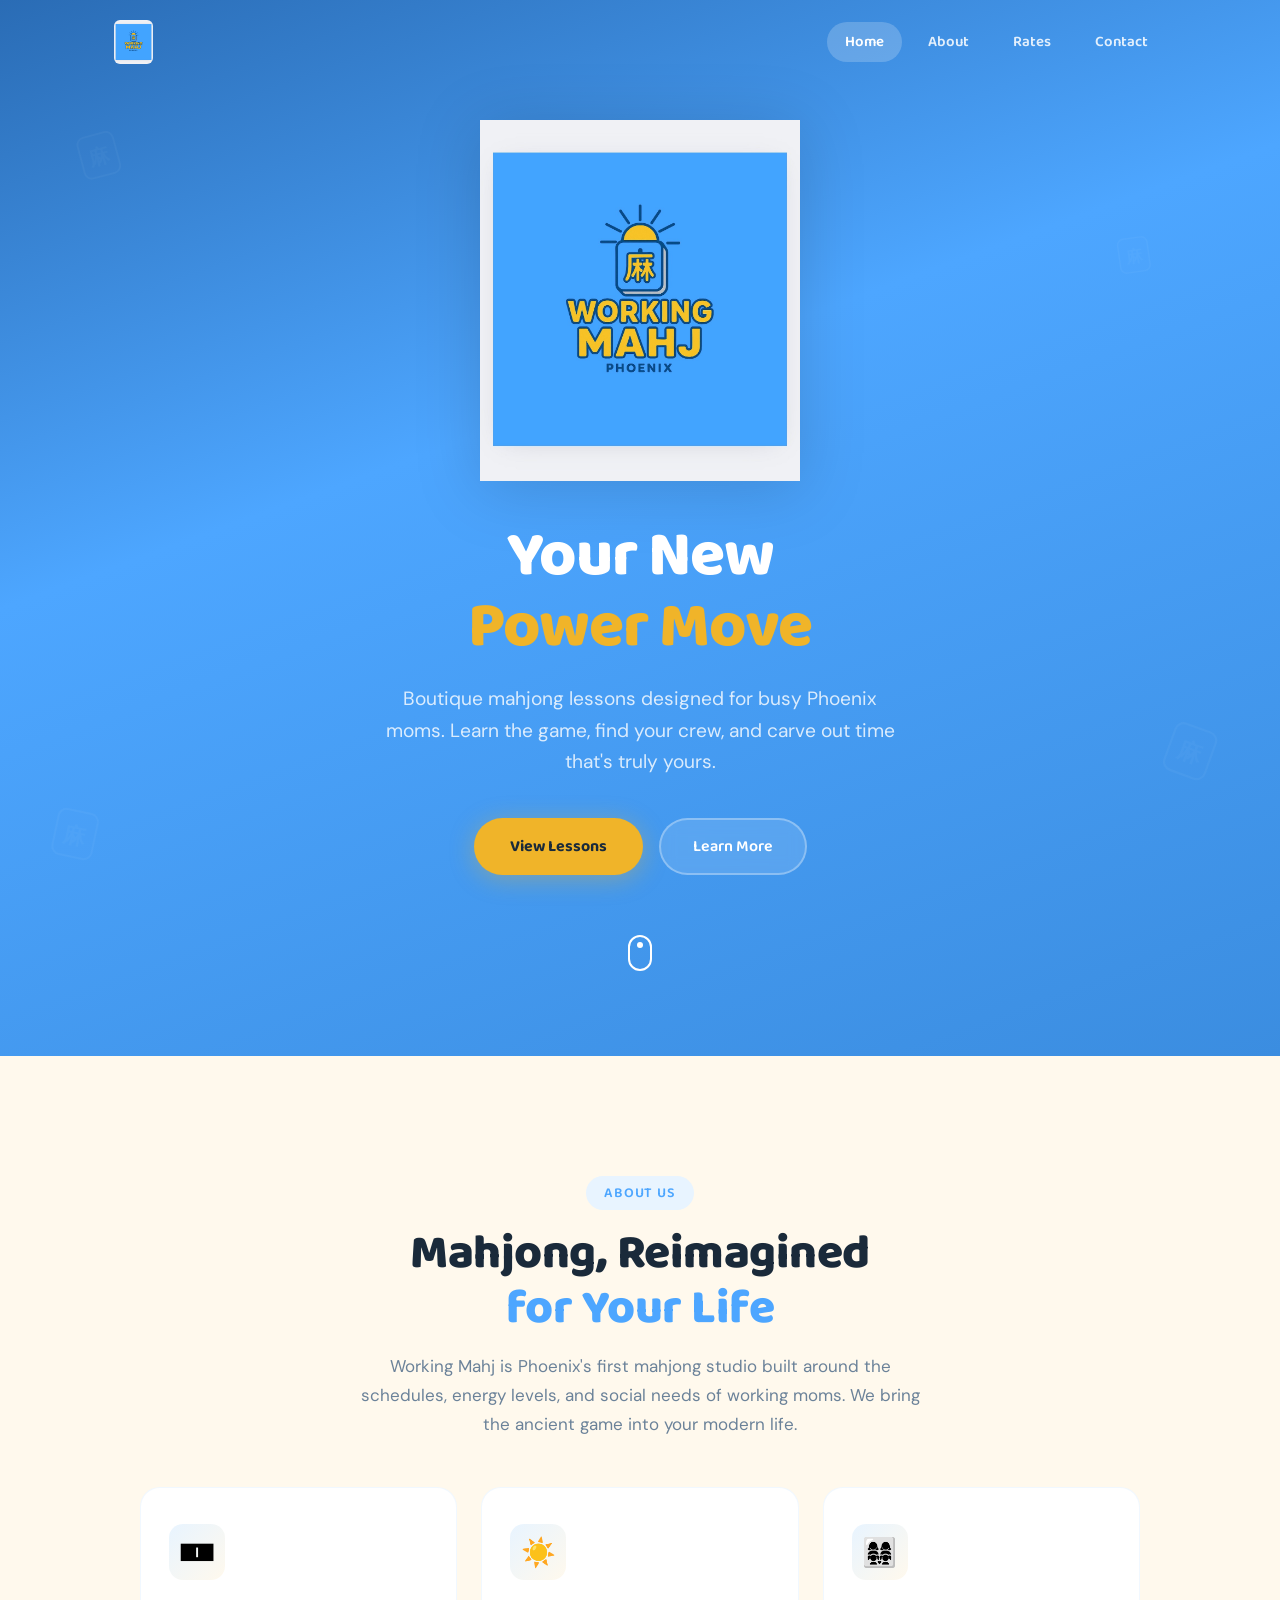
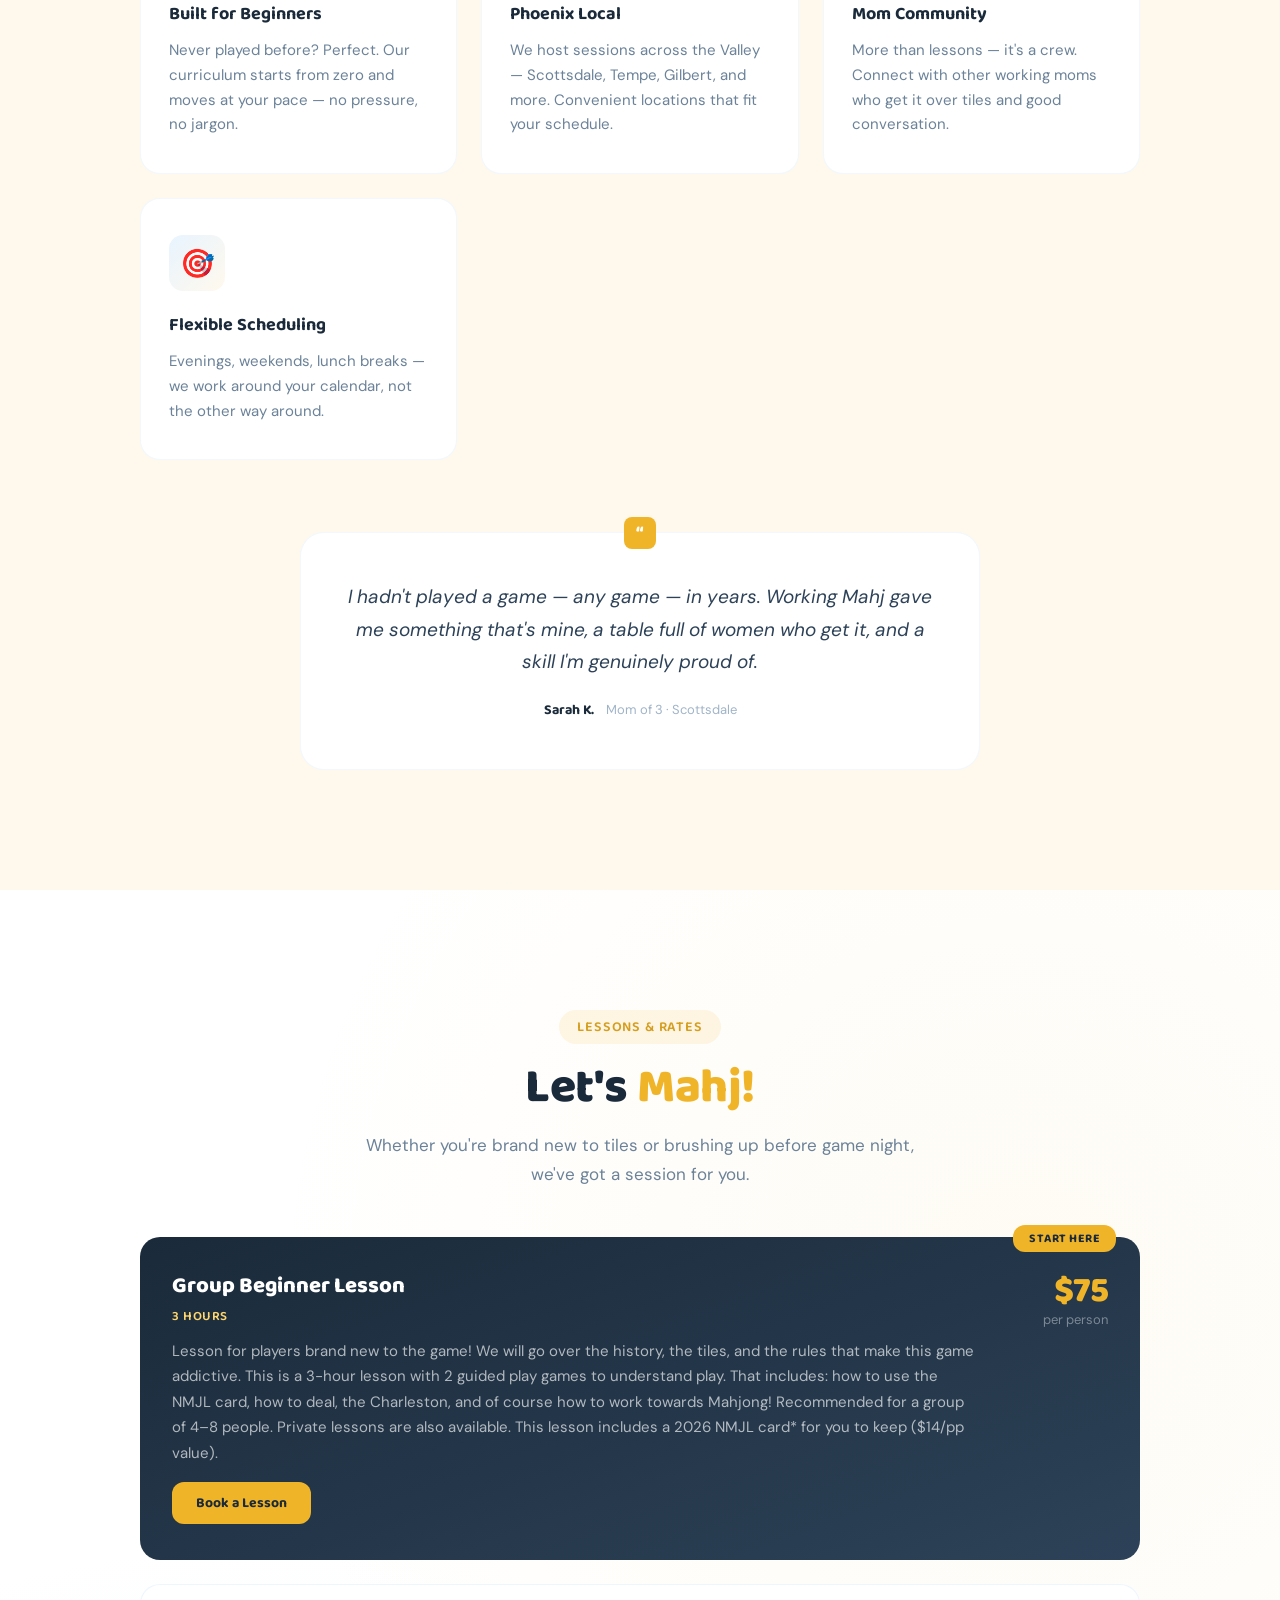
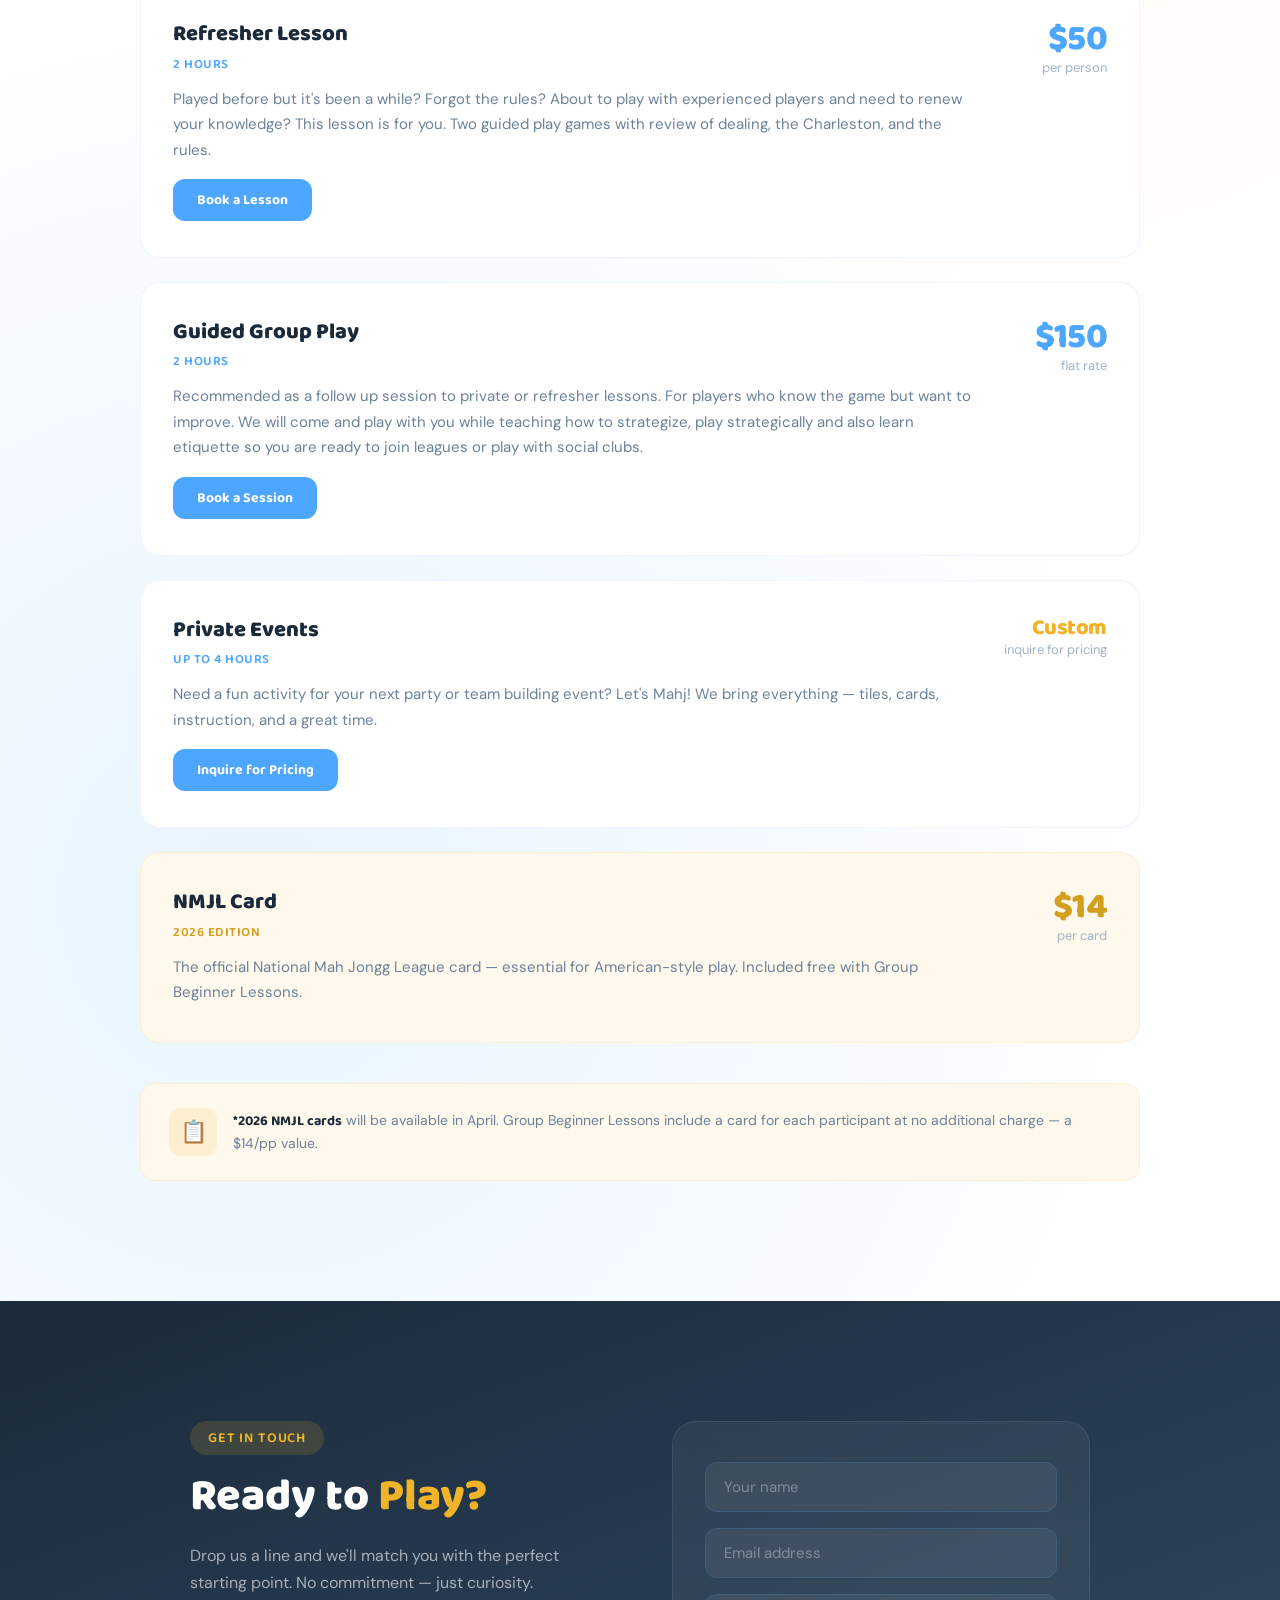
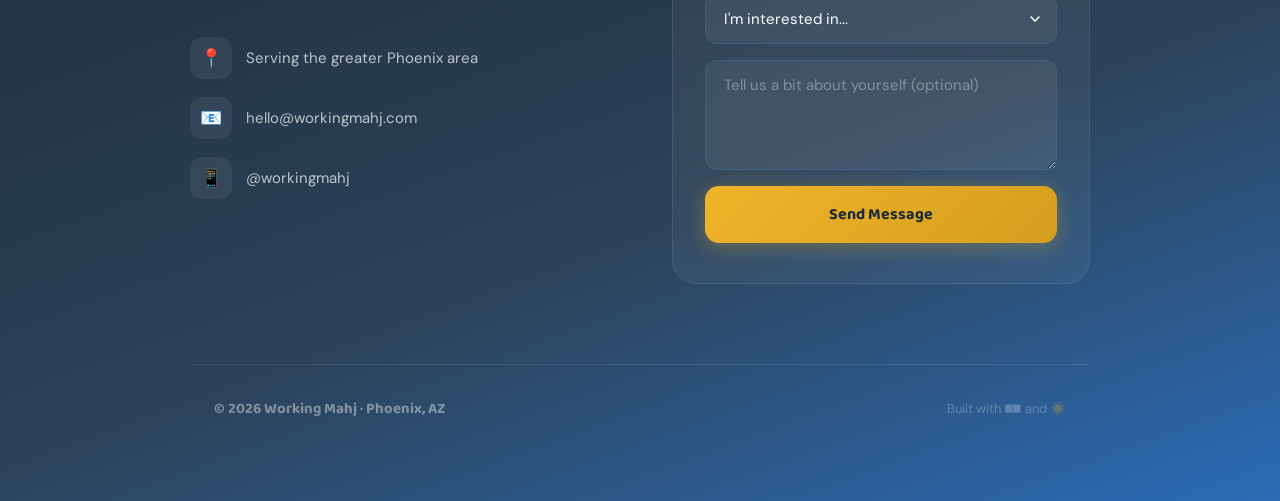
==== working-mahj.html @ d017e8d1 "init" ====
<!DOCTYPE html>
<html lang="en">
<head>
<meta charset="UTF-8" />
<meta name="viewport" content="width=device-width, initial-scale=1.0" />
<title>Working Mahj — Phoenix</title>
<link href="https://fonts.googleapis.com/css2?family=Baloo+2:wght@400;500;600;700;800&family=DM+Sans:ital,wght@0,300;0,400;0,500;0,600;0,700;1,400&family=Noto+Sans+SC:wght@400;700&display=swap" rel="stylesheet" />
<style>
  *, *::before, *::after { margin: 0; padding: 0; box-sizing: border-box; }
  html { scroll-behavior: smooth; }
  body { font-family: 'DM Sans', sans-serif; overflow-x: hidden; background: #1A2A3A; }

  :root {
    --blue: #4DA6FF;
    --blue-dark: #3B8DE0;
    --blue-deep: #2A6CB5;
    --blue-pale: #E8F4FF;
    --gold: #F0B429;
    --gold-light: #FFD76E;
    --gold-dark: #D49E1F;
    --cream: #FFF9ED;
    --dark: #1A2A3A;
    --dark-muted: #2D4258;
    --white: #FFFFFF;
    --gray: #6B8299;
    --gray-light: #A0B4C8;
  }

  .nav {
    position: fixed; top: 0; left: 0; right: 0; z-index: 1000;
    padding: 20px 0; transition: all 0.4s ease;
  }
  .nav.scrolled {
    background: rgba(255,255,255,0.97); backdrop-filter: blur(12px);
    border-bottom: 1px solid var(--blue-pale); padding: 10px 0;
  }
  .nav-inner {
    max-width: 1100px; margin: 0 auto; padding: 0 24px;
    display: flex; align-items: center; justify-content: space-between;
  }
  .nav-logo {
    cursor: pointer; display: flex; align-items: center; gap: 10px; text-decoration: none;
  }
  .nav-logo img {
    height: 44px; width: auto; border-radius: 6px; transition: height 0.4s;
  }
  .nav.scrolled .nav-logo img { height: 38px; }
  .nav-links { display: flex; gap: 8px; align-items: center; }
  .nav-link {
    background: transparent; color: rgba(255,255,255,0.85); border: none; border-radius: 24px;
    padding: 8px 18px; font-family: 'Baloo 2', cursive; font-weight: 600; font-size: 15px;
    cursor: pointer; transition: all 0.3s; text-decoration: none;
  }
  .nav-link:hover { background: rgba(255,255,255,0.15); }
  .nav-link.active { background: rgba(255,255,255,0.2); color: var(--white); }
  .nav.scrolled .nav-link { color: var(--dark-muted); }
  .nav.scrolled .nav-link:hover { background: var(--blue-pale); }
  .nav.scrolled .nav-link.active { background: var(--blue); color: var(--white); }

  @media (max-width: 600px) {
    .nav-links { gap: 2px; }
    .nav-link { padding: 6px 10px; font-size: 13px; }
    .nav-logo img { height: 36px; }
  }

  .hero {
    min-height: 100vh; position: relative; overflow: hidden;
    background: linear-gradient(160deg, var(--blue-deep) 0%, var(--blue) 40%, var(--blue-dark) 100%);
    display: flex; align-items: center; justify-content: center;
  }
  .hero-content {
    text-align: center; max-width: 740px; padding: 120px 24px 80px; position: relative; z-index: 2;
  }
  .hero-logo-img {
    width: clamp(200px, 40vw, 320px); height: auto; margin-bottom: 36px;
    filter: drop-shadow(0 8px 32px rgba(0,0,0,0.15));
  }
  .hero h1 {
    font-family: 'Baloo 2', cursive; font-weight: 800;
    font-size: clamp(2.4rem, 6vw, 4rem); line-height: 1.1;
    color: var(--white); margin: 0 0 8px; letter-spacing: -0.02em;
  }
  .hero h1 span { color: var(--gold); }
  .hero-sub {
    font-size: clamp(1rem, 2.2vw, 1.2rem); color: rgba(255,255,255,0.8);
    line-height: 1.65; max-width: 520px; margin: 20px auto 40px; font-weight: 400;
  }
  .hero-buttons { display: flex; gap: 16px; justify-content: center; flex-wrap: wrap; }
  .btn-gold {
    background: var(--gold); color: var(--dark); border: none; border-radius: 50px;
    padding: 16px 36px; font-family: 'Baloo 2', cursive; font-weight: 700; font-size: 16px;
    cursor: pointer; transition: all 0.3s; box-shadow: 0 4px 24px rgba(240,180,41,0.35);
    text-decoration: none; display: inline-block;
  }
  .btn-gold:hover { transform: translateY(-2px); box-shadow: 0 8px 32px rgba(240,180,41,0.45); }
  .btn-ghost {
    background: rgba(255,255,255,0.12); color: var(--white);
    border: 2px solid rgba(255,255,255,0.3); border-radius: 50px;
    padding: 14px 32px; font-family: 'Baloo 2', cursive; font-weight: 600; font-size: 16px;
    cursor: pointer; transition: all 0.3s; backdrop-filter: blur(8px); text-decoration: none;
  }
  .btn-ghost:hover { background: rgba(255,255,255,0.2); }

  .scroll-indicator {
    margin-top: 60px; opacity: 0.5;
    animation: float 2.5s ease-in-out infinite;
  }
  @keyframes float { 0%,100% { transform: translateY(0); } 50% { transform: translateY(8px); } }
  @keyframes scrollDot { 0%,100% { transform: translateY(0); opacity: 1; } 50% { transform: translateY(12px); opacity: 0.3; } }
  .scroll-dot { animation: scrollDot 2s ease-in-out infinite; }

  .float-tile { position: absolute; opacity: 0.07; pointer-events: none; }
  .float-tile svg rect { stroke: rgba(255,255,255,0.5); fill: rgba(255,255,255,0.08); }
  .float-tile svg text { fill: rgba(255,255,255,0.4); }

  .fade-up { opacity: 0; transform: translateY(40px); transition: all 0.8s ease; }
  .fade-up.visible { opacity: 1; transform: translateY(0); }
  .fade-up.d1 { transition-delay: 0.1s; }
  .fade-up.d2 { transition-delay: 0.2s; }
  .fade-up.d3 { transition-delay: 0.3s; }
  .fade-up.d4 { transition-delay: 0.4s; }
  .fade-up.d5 { transition-delay: 0.5s; }
  .fade-up.d6 { transition-delay: 0.6s; }

  .hero-anim { opacity: 0; transform: translateY(40px); transition: all 0.9s ease; }
  .hero-anim.show { opacity: 1; transform: translateY(0); }
  .hero-anim.ha1 { transition-delay: 0.1s; }
  .hero-anim.ha2 { transition-delay: 0.35s; }
  .hero-anim.ha3 { transition-delay: 0.55s; }
  .hero-anim.ha4 { transition-delay: 0.75s; }

  .about {
    padding: 120px 24px; background: var(--cream); position: relative; overflow: hidden;
  }
  .section-inner { max-width: 1000px; margin: 0 auto; position: relative; z-index: 2; }
  .section-tag {
    display: inline-block; padding: 6px 18px; border-radius: 20px;
    font-family: 'Baloo 2', cursive; font-weight: 600; font-size: 14px;
    letter-spacing: 0.06em; text-transform: uppercase; margin-bottom: 16px;
  }
  .tag-blue { background: var(--blue-pale); color: var(--blue); }
  .tag-gold { background: rgba(240,180,41,0.12); color: var(--gold-dark); }
  .tag-gold-dark { background: rgba(240,180,41,0.15); color: var(--gold); }
  .section-title {
    font-family: 'Baloo 2', cursive; font-weight: 800;
    font-size: clamp(2rem, 4.5vw, 3rem); color: var(--dark);
    line-height: 1.15; letter-spacing: -0.01em; margin-bottom: 16px;
  }
  .section-title .blue { color: var(--blue); }
  .section-title .gold { color: var(--gold); }
  .section-desc {
    font-size: 17px; color: var(--gray); line-height: 1.7; max-width: 580px; margin: 0 auto;
  }
  .values-grid {
    display: grid; grid-template-columns: repeat(auto-fit, minmax(240px, 1fr));
    gap: 24px; margin-top: 48px;
  }
  .value-card {
    background: var(--white); border-radius: 20px; padding: 36px 28px;
    border: 1px solid rgba(77,166,255,0.08); transition: transform 0.3s, box-shadow 0.3s;
  }
  .value-card:hover { transform: translateY(-4px); box-shadow: 0 12px 40px rgba(77,166,255,0.08); }
  .value-icon {
    width: 56px; height: 56px; border-radius: 14px;
    background: linear-gradient(135deg, var(--blue-pale), var(--cream));
    display: flex; align-items: center; justify-content: center;
    font-size: 28px; margin-bottom: 20px;
  }
  .value-card h3 {
    font-family: 'Baloo 2', cursive; font-weight: 700; font-size: 18px;
    color: var(--dark); margin-bottom: 10px;
  }
  .value-card p { font-size: 15px; color: var(--gray); line-height: 1.65; }

  .quote-card {
    background: var(--white); border-radius: 24px; padding: 48px 40px;
    border: 1px solid rgba(77,166,255,0.08); max-width: 680px; margin: 72px auto 0;
    position: relative; text-align: center;
  }
  .quote-mark {
    position: absolute; top: -16px; left: 50%; transform: translateX(-50%);
    width: 32px; height: 32px; border-radius: 8px; background: var(--gold);
    display: flex; align-items: center; justify-content: center;
    font-size: 18px; color: var(--white); font-weight: 800; font-family: 'Baloo 2', cursive;
  }
  .quote-text {
    font-size: 19px; font-style: italic; color: var(--dark-muted); line-height: 1.7;
  }
  .quote-author { margin-top: 20px; }
  .quote-author strong {
    font-family: 'Baloo 2', cursive; font-weight: 700; font-size: 14px; color: var(--dark);
  }
  .quote-author span { font-size: 13px; color: var(--gray-light); margin-left: 8px; }

  .rates { padding: 120px 24px; background: var(--white); position: relative; overflow: hidden; }
  .rates-bg {
    position: absolute; inset: 0;
    background: radial-gradient(circle at 20% 80%, var(--blue-pale) 0%, transparent 50%),
                radial-gradient(circle at 80% 20%, rgba(240,180,41,0.05) 0%, transparent 40%);
  }
  .services-list { display: flex; flex-direction: column; gap: 24px; margin-top: 48px; }
  .service-card {
    background: var(--white); border-radius: 20px; padding: 36px 32px;
    border: 1px solid rgba(77,166,255,0.1); transition: transform 0.3s, box-shadow 0.3s;
    display: grid; grid-template-columns: 1fr auto; gap: 24px; align-items: start;
  }
  .service-card:hover { transform: translateY(-3px); box-shadow: 0 12px 40px rgba(77,166,255,0.08); }
  .service-card.featured {
    background: linear-gradient(160deg, var(--dark), var(--dark-muted));
    border: none; position: relative;
  }
  .featured-badge {
    position: absolute; top: -12px; right: 24px;
    background: var(--gold); color: var(--dark); padding: 4px 16px; border-radius: 12px;
    font-family: 'Baloo 2', cursive; font-weight: 700; font-size: 12px;
    letter-spacing: 0.04em; text-transform: uppercase;
  }
  .service-info h3 {
    font-family: 'Baloo 2', cursive; font-weight: 800; font-size: 22px;
    color: var(--dark); margin-bottom: 4px; line-height: 1.2;
  }
  .service-card.featured .service-info h3 { color: var(--white); }
  .service-duration {
    font-family: 'Baloo 2', cursive; font-weight: 600; font-size: 13px;
    color: var(--blue); letter-spacing: 0.04em; text-transform: uppercase;
    margin-bottom: 12px; display: inline-block;
  }
  .service-card.featured .service-duration { color: var(--gold-light); }
  .service-info p { font-size: 15px; color: var(--gray); line-height: 1.7; }
  .service-card.featured .service-info p { color: rgba(255,255,255,0.65); }
  .service-price-block { text-align: right; flex-shrink: 0; min-width: 110px; }
  .service-price {
    font-family: 'Baloo 2', cursive; font-weight: 800; font-size: 36px;
    color: var(--blue); line-height: 1; letter-spacing: -0.02em;
  }
  .service-card.featured .service-price { color: var(--gold); }
  .service-price-unit { font-size: 13px; color: var(--gray-light); margin-top: 2px; }
  .service-card.featured .service-price-unit { color: rgba(255,255,255,0.4); }
  .btn-service {
    display: inline-block; margin-top: 16px; padding: 10px 24px; border-radius: 12px;
    font-family: 'Baloo 2', cursive; font-weight: 700; font-size: 14px;
    text-decoration: none; transition: all 0.3s; border: none; cursor: pointer;
  }
  .btn-service:hover { transform: translateY(-1px); }
  .btn-service-blue { background: var(--blue); color: var(--white); }
  .btn-service-gold { background: var(--gold); color: var(--dark); }
  .nmjl-note {
    margin-top: 40px; background: var(--cream); border-radius: 16px; padding: 24px 28px;
    display: flex; align-items: center; gap: 16px; border: 1px solid rgba(240,180,41,0.15);
  }
  .nmjl-icon {
    width: 48px; height: 48px; border-radius: 12px; background: rgba(240,180,41,0.15);
    display: flex; align-items: center; justify-content: center; font-size: 22px; flex-shrink: 0;
  }
  .nmjl-note p { font-size: 14px; color: var(--gray); line-height: 1.6; }
  .nmjl-note strong { color: var(--dark); font-family: 'Baloo 2', cursive; }

  @media (max-width: 650px) {
    .service-card { grid-template-columns: 1fr; gap: 16px; }
    .service-price-block { text-align: left; }
  }

  .contact {
    padding: 120px 24px 80px; position: relative; overflow: hidden;
    background: linear-gradient(160deg, var(--dark) 0%, var(--dark-muted) 60%, var(--blue-deep) 100%);
  }
  .contact-grid {
    max-width: 900px; margin: 0 auto; position: relative; z-index: 2;
    display: grid; grid-template-columns: 1fr 1fr; gap: 64px; align-items: start;
  }
  @media (max-width: 700px) {
    .contact-grid { grid-template-columns: 1fr; gap: 40px; }
  }
  .contact-title {
    font-family: 'Baloo 2', cursive; font-weight: 800;
    font-size: clamp(2rem, 4vw, 2.8rem); color: var(--white);
    line-height: 1.15; margin-bottom: 20px;
  }
  .contact-title span { color: var(--gold); }
  .contact-desc {
    font-size: 16px; color: rgba(255,255,255,0.6); line-height: 1.7; margin-bottom: 40px;
  }
  .contact-item { display: flex; align-items: center; gap: 14px; margin-bottom: 18px; }
  .contact-icon {
    width: 42px; height: 42px; border-radius: 12px;
    background: rgba(255,255,255,0.06); display: flex;
    align-items: center; justify-content: center; font-size: 18px;
  }
  .contact-label { font-size: 15px; color: rgba(255,255,255,0.7); }
  .contact-form {
    background: rgba(255,255,255,0.05); border-radius: 24px; padding: 40px 32px;
    border: 1px solid rgba(255,255,255,0.08); backdrop-filter: blur(12px);
  }
  .form-fields { display: flex; flex-direction: column; gap: 16px; }
  .form-input {
    width: 100%; padding: 14px 18px; border-radius: 12px;
    border: 1.5px solid rgba(77,166,255,0.15); background: rgba(255,255,255,0.06);
    color: var(--white); font-family: 'DM Sans', sans-serif; font-size: 15px;
    outline: none; transition: border-color 0.3s;
  }
  .form-input:focus { border-color: var(--blue); }
  .form-input::placeholder { color: rgba(255,255,255,0.35); }
  select.form-input {
    appearance: none;
    background-image: url("data:image/svg+xml,%3Csvg width='10' height='6' viewBox='0 0 10 6' fill='none' xmlns='http://www.w3.org/2000/svg'%3E%3Cpath d='M1 1L5 5L9 1' stroke='white' stroke-width='1.5' stroke-linecap='round'/%3E%3C/svg%3E");
    background-repeat: no-repeat; background-position: right 16px center;
  }
  select.form-input option { background: var(--dark); color: var(--white); }
  textarea.form-input { resize: vertical; min-height: 100px; }
  .btn-submit {
    width: 100%; padding: 16px; border-radius: 14px; border: none;
    background: linear-gradient(135deg, var(--gold), var(--gold-dark));
    color: var(--dark); font-family: 'Baloo 2', cursive; font-weight: 700;
    font-size: 16px; cursor: pointer; transition: all 0.3s;
    box-shadow: 0 4px 20px rgba(240,180,41,0.3);
  }
  .btn-submit:hover { transform: translateY(-1px); box-shadow: 0 8px 28px rgba(240,180,41,0.4); }
  .footer {
    max-width: 900px; margin: 80px auto 0; padding: 32px 24px 0;
    border-top: 1px solid rgba(255,255,255,0.08);
    display: flex; justify-content: space-between; align-items: center;
    flex-wrap: wrap; gap: 16px;
  }
  .footer-left {
    font-family: 'Baloo 2', cursive; font-weight: 700; font-size: 15px; color: rgba(255,255,255,0.4);
  }
  .footer-right { font-size: 13px; color: rgba(255,255,255,0.25); }
</style>
</head>
<body>

<nav class="nav" id="mainNav">
  <div class="nav-inner">
    <a class="nav-logo" href="#hero">
      <img src="[data-uri]" alt="Working Mahj Phoenix" />
    </a>
    <div class="nav-links">
      <a href="#hero" class="nav-link active" data-section="hero">Home</a>
      <a href="#about" class="nav-link" data-section="about">About</a>
      <a href="#rates" class="nav-link" data-section="rates">Rates</a>
      <a href="#contact" class="nav-link" data-section="contact">Contact</a>
    </div>
  </div>
</nav>

<section class="hero" id="hero">
  <div class="float-tile" style="top:12%;left:6%;transform:rotate(-15deg)">
    <svg width="44" height="53" viewBox="0 0 48 58"><rect x="4" y="8" width="40" height="46" rx="8" stroke-width="2"/><text x="24" y="40" text-anchor="middle" font-size="22" font-weight="bold">&#40635;</text></svg>
  </div>
  <div class="float-tile" style="top:68%;right:5%;transform:rotate(20deg)">
    <svg width="52" height="62" viewBox="0 0 48 58"><rect x="4" y="8" width="40" height="46" rx="8" stroke-width="2"/><text x="24" y="40" text-anchor="middle" font-size="22" font-weight="bold">&#40635;</text></svg>
  </div>
  <div class="float-tile" style="top:22%;right:10%;transform:rotate(-8deg)">
    <svg width="36" height="43" viewBox="0 0 48 58"><rect x="4" y="8" width="40" height="46" rx="8" stroke-width="2"/><text x="24" y="40" text-anchor="middle" font-size="22" font-weight="bold">&#40635;</text></svg>
  </div>
  <div class="float-tile" style="bottom:18%;left:4%;transform:rotate(12deg)">
    <svg width="48" height="58" viewBox="0 0 48 58"><rect x="4" y="8" width="40" height="46" rx="8" stroke-width="2"/><text x="24" y="40" text-anchor="middle" font-size="22" font-weight="bold">&#40635;</text></svg>
  </div>

  <div class="hero-content">
    <div class="hero-anim ha1">
      <img src="[data-uri]" alt="Working Mahj Phoenix" class="hero-logo-img" />
    </div>
    <h1 class="hero-anim ha2">Your New<br><span>Power Move</span></h1>
    <p class="hero-sub hero-anim ha3">Boutique mahjong lessons designed for busy Phoenix moms. Learn the game, find your crew, and carve out time that&#39;s truly yours.</p>
    <div class="hero-buttons hero-anim ha4">
      <a href="#rates" class="btn-gold">View Lessons</a>
      <a href="#about" class="btn-ghost">Learn More</a>
    </div>
    <div class="scroll-indicator hero-anim" style="transition-delay:1s">
      <svg width="24" height="36" viewBox="0 0 24 36" fill="none">
        <rect x="1" y="1" width="22" height="34" rx="11" stroke="white" stroke-width="2"/>
        <circle class="scroll-dot" cx="12" cy="10" r="3" fill="white"/>
      </svg>
    </div>
  </div>
</section>

<section class="about" id="about">
  <div class="section-inner">
    <div style="text-align:center;margin-bottom:48px">
      <div class="fade-up">
        <div class="section-tag tag-blue">About Us</div>
        <h2 class="section-title">Mahjong, Reimagined<br><span class="blue">for Your Life</span></h2>
        <p class="section-desc">Working Mahj is Phoenix&#39;s first mahjong studio built around the schedules, energy levels, and social needs of working moms. We bring the ancient game into your modern life.</p>
      </div>
    </div>
    <div class="values-grid">
      <div class="value-card fade-up d1">
        <div class="value-icon">&#127024;</div>
        <h3>Built for Beginners</h3>
        <p>Never played before? Perfect. Our curriculum starts from zero and moves at your pace &#8212; no pressure, no jargon.</p>
      </div>
      <div class="value-card fade-up d2">
        <div class="value-icon">&#9728;&#65039;</div>
        <h3>Phoenix Local</h3>
        <p>We host sessions across the Valley &#8212; Scottsdale, Tempe, Gilbert, and more. Convenient locations that fit your schedule.</p>
      </div>
      <div class="value-card fade-up d3">
        <div class="value-icon">&#128105;&#8205;&#128105;&#8205;&#128103;&#8205;&#128103;</div>
        <h3>Mom Community</h3>
        <p>More than lessons &#8212; it&#39;s a crew. Connect with other working moms who get it over tiles and good conversation.</p>
      </div>
      <div class="value-card fade-up d4">
        <div class="value-icon">&#127919;</div>
        <h3>Flexible Scheduling</h3>
        <p>Evenings, weekends, lunch breaks &#8212; we work around your calendar, not the other way around.</p>
      </div>
    </div>
    <div class="quote-card fade-up d6">
      <div class="quote-mark">&#8220;</div>
      <p class="quote-text">I hadn&#39;t played a game &#8212; any game &#8212; in years. Working Mahj gave me something that&#39;s mine, a table full of women who get it, and a skill I&#39;m genuinely proud of.</p>
      <div class="quote-author">
        <strong>Sarah K.</strong>
        <span>Mom of 3 &#183; Scottsdale</span>
      </div>
    </div>
  </div>
</section>

<section class="rates" id="rates">
  <div class="rates-bg"></div>
  <div class="section-inner">
    <div style="text-align:center;margin-bottom:16px">
      <div class="fade-up">
        <div class="section-tag tag-gold">Lessons &amp; Rates</div>
        <h2 class="section-title">Let&#39;s <span class="gold">Mahj!</span></h2>
        <p class="section-desc">Whether you&#39;re brand new to tiles or brushing up before game night, we&#39;ve got a session for you.</p>
      </div>
    </div>
    <div class="services-list">
      <div class="service-card featured fade-up d1">
        <div class="featured-badge">Start Here</div>
        <div class="service-info">
          <h3>Group Beginner Lesson</h3>
          <div class="service-duration">3 Hours</div>
          <p>Lesson for players brand new to the game! We will go over the history, the tiles, and the rules that make this game addictive. This is a 3-hour lesson with 2 guided play games to understand play. That includes: how to use the NMJL card, how to deal, the Charleston, and of course how to work towards Mahjong! Recommended for a group of 4&#8211;8 people. Private lessons are also available. This lesson includes a 2026 NMJL card* for you to keep ($14/pp value).</p>
          <a href="#contact" class="btn-service btn-service-gold" style="margin-top:16px">Book a Lesson</a>
        </div>
        <div class="service-price-block">
          <div class="service-price">$75</div>
          <div class="service-price-unit">per person</div>
        </div>
      </div>
      <div class="service-card fade-up d2">
        <div class="service-info">
          <h3>Refresher Lesson</h3>
          <div class="service-duration">2 Hours</div>
          <p>Played before but it&#39;s been a while? Forgot the rules? About to play with experienced players and need to renew your knowledge? This lesson is for you. Two guided play games with review of dealing, the Charleston, and the rules.</p>
          <a href="#contact" class="btn-service btn-service-blue" style="margin-top:16px">Book a Lesson</a>
        </div>
        <div class="service-price-block">
          <div class="service-price">$50</div>
          <div class="service-price-unit">per person</div>
        </div>
      </div>
      <div class="service-card fade-up d3">
        <div class="service-info">
          <h3>Guided Group Play</h3>
          <div class="service-duration">2 Hours</div>
          <p>Recommended as a follow up session to private or refresher lessons. For players who know the game but want to improve. We will come and play with you while teaching how to strategize, play strategically and also learn etiquette so you are ready to join leagues or play with social clubs.</p>
          <a href="#contact" class="btn-service btn-service-blue" style="margin-top:16px">Book a Session</a>
        </div>
        <div class="service-price-block">
          <div class="service-price">$150</div>
          <div class="service-price-unit">flat rate</div>
        </div>
      </div>
      <div class="service-card fade-up d4">
        <div class="service-info">
          <h3>Private Events</h3>
          <div class="service-duration">Up to 4 Hours</div>
          <p>Need a fun activity for your next party or team building event? Let&#39;s Mahj! We bring everything &#8212; tiles, cards, instruction, and a great time.</p>
          <a href="#contact" class="btn-service btn-service-blue" style="margin-top:16px">Inquire for Pricing</a>
        </div>
        <div class="service-price-block">
          <div class="service-price" style="font-size:22px;color:var(--gold)">Custom</div>
          <div class="service-price-unit">inquire for pricing</div>
        </div>
      </div>
      <div class="service-card fade-up d5" style="background:var(--cream);border-color:rgba(240,180,41,0.15)">
        <div class="service-info">
          <h3>NMJL Card</h3>
          <div class="service-duration" style="color:var(--gold-dark)">2026 Edition</div>
          <p>The official National Mah Jongg League card &#8212; essential for American-style play. Included free with Group Beginner Lessons.</p>
        </div>
        <div class="service-price-block">
          <div class="service-price" style="color:var(--gold-dark)">$14</div>
          <div class="service-price-unit">per card</div>
        </div>
      </div>
    </div>
    <div class="nmjl-note fade-up d6">
      <div class="nmjl-icon">&#128203;</div>
      <div>
        <p><strong>*2026 NMJL cards</strong> will be available in April. Group Beginner Lessons include a card for each participant at no additional charge &#8212; a $14/pp value.</p>
      </div>
    </div>
  </div>
</section>

<section class="contact" id="contact">
  <div class="contact-grid">
    <div class="fade-up">
      <div class="section-tag tag-gold-dark">Get In Touch</div>
      <h2 class="contact-title">Ready to <span>Play?</span></h2>
      <p class="contact-desc">Drop us a line and we&#39;ll match you with the perfect starting point. No commitment &#8212; just curiosity.</p>
      <div class="contact-item fade-up d2">
        <div class="contact-icon">&#128205;</div>
        <span class="contact-label">Serving the greater Phoenix area</span>
      </div>
      <div class="contact-item fade-up d3">
        <div class="contact-icon">&#128231;</div>
        <span class="contact-label">hello@workingmahj.com</span>
      </div>
      <div class="contact-item fade-up d4">
        <div class="contact-icon">&#128241;</div>
        <span class="contact-label">@workingmahj</span>
      </div>
    </div>
    <div class="contact-form fade-up d2">
      <div class="form-fields">
        <input type="text" class="form-input" placeholder="Your name" />
        <input type="email" class="form-input" placeholder="Email address" />
        <select class="form-input">
          <option value="" disabled selected>I&#39;m interested in...</option>
          <option value="beginner">Group Beginner Lesson</option>
          <option value="refresher">Refresher Lesson</option>
          <option value="guided">Guided Group Play</option>
          <option value="event">Private Event</option>
          <option value="card">NMJL Card</option>
          <option value="other">Just curious!</option>
        </select>
        <textarea class="form-input" placeholder="Tell us a bit about yourself (optional)" rows="4"></textarea>
        <button class="btn-submit">Send Message</button>
      </div>
    </div>
  </div>
  <div class="footer">
    <div class="footer-left">&#169; 2026 Working Mahj &#183; Phoenix, AZ</div>
    <div class="footer-right">Built with &#127024; and &#9728;&#65039;</div>
  </div>
</section>

<script>
var nav = document.getElementById('mainNav');
window.addEventListener('scroll', function() {
  if (window.scrollY > 40) { nav.classList.add('scrolled'); } else { nav.classList.remove('scrolled'); }
});
var sections = ['hero', 'about', 'rates', 'contact'];
var navLinks = document.querySelectorAll('.nav-link');
var sectionObserver = new IntersectionObserver(function(entries) {
  entries.forEach(function(entry) {
    if (entry.isIntersecting) {
      navLinks.forEach(function(link) { link.classList.remove('active'); });
      var active = document.querySelector('.nav-link[data-section="' + entry.target.id + '"]');
      if (active) active.classList.add('active');
    }
  });
}, { threshold: 0.3 });
sections.forEach(function(id) {
  var el = document.getElementById(id);
  if (el) sectionObserver.observe(el);
});
setTimeout(function() {
  document.querySelectorAll('.hero-anim').forEach(function(el) { el.classList.add('show'); });
}, 100);
var fadeObserver = new IntersectionObserver(function(entries) {
  entries.forEach(function(entry) {
    if (entry.isIntersecting) entry.target.classList.add('visible');
  });
}, { threshold: 0.1 });
document.querySelectorAll('.fade-up').forEach(function(el) { fadeObserver.observe(el); });
</script>

</body>
</html>
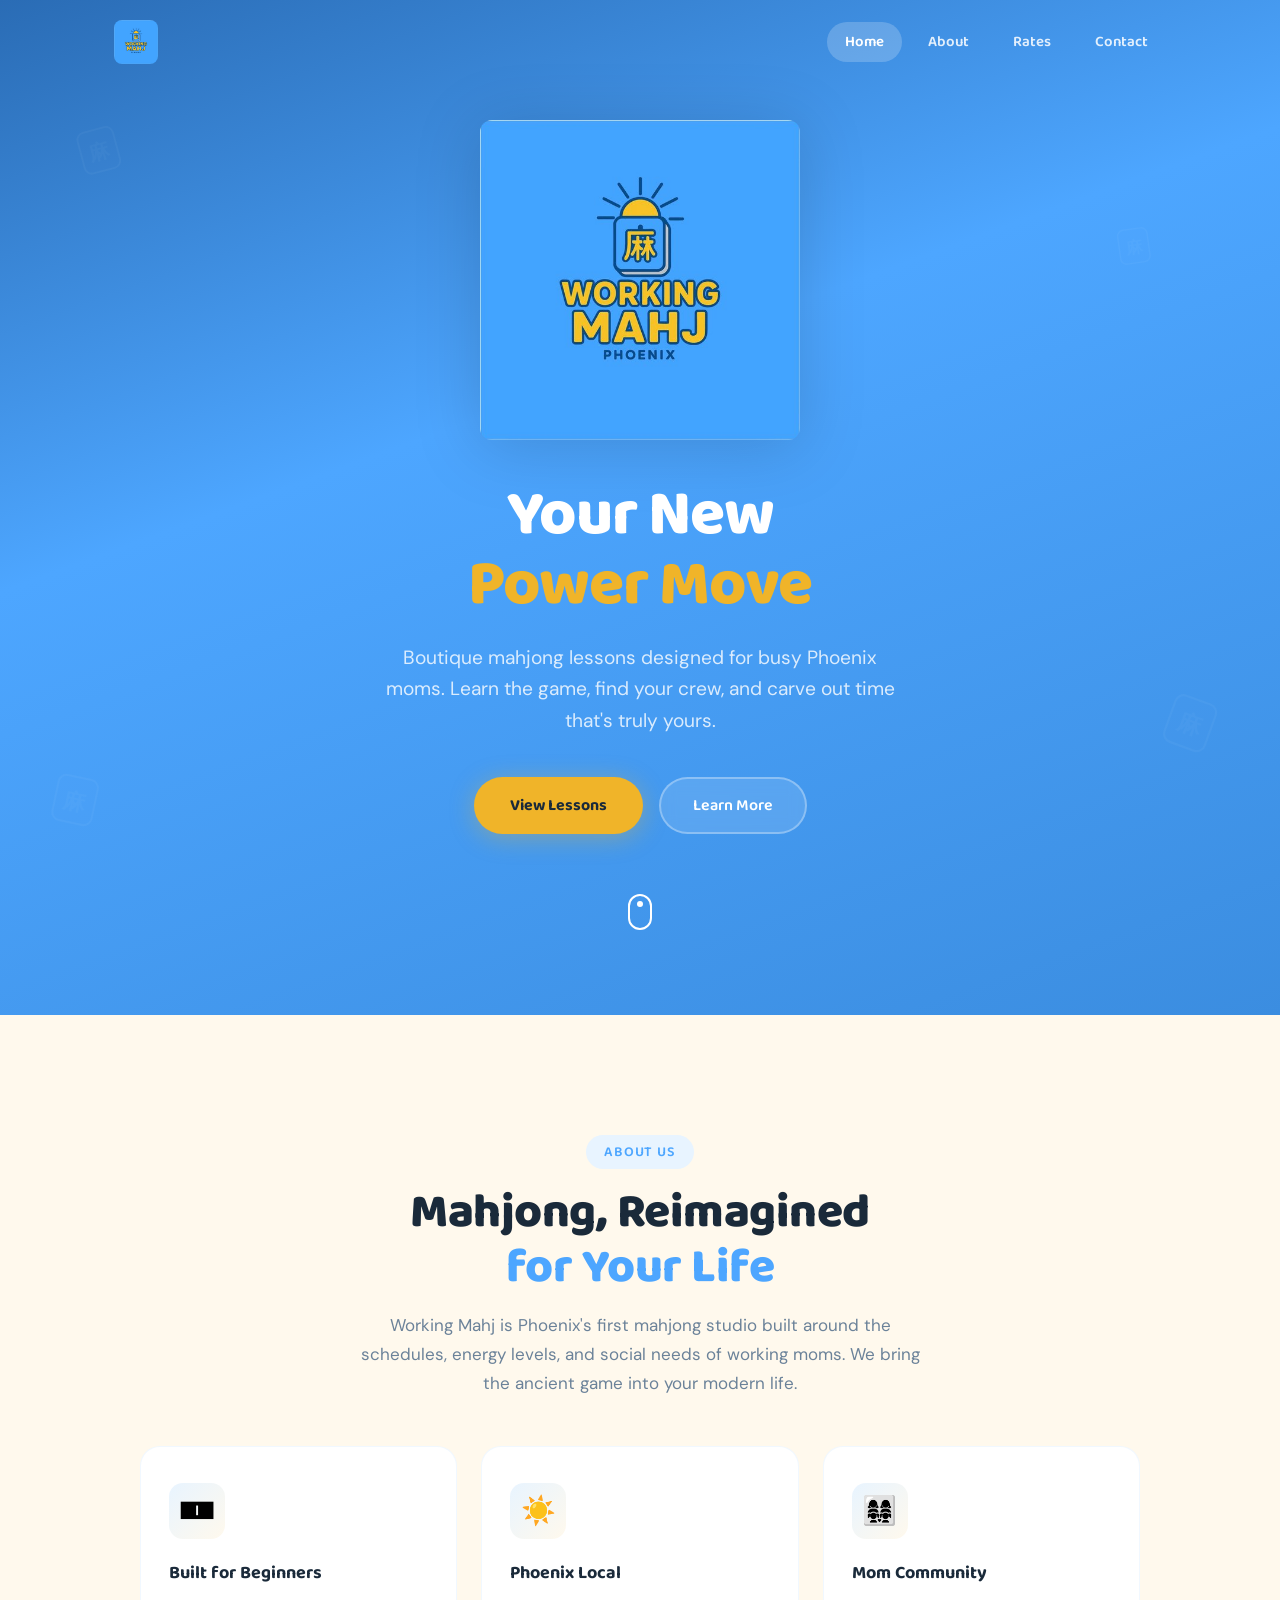
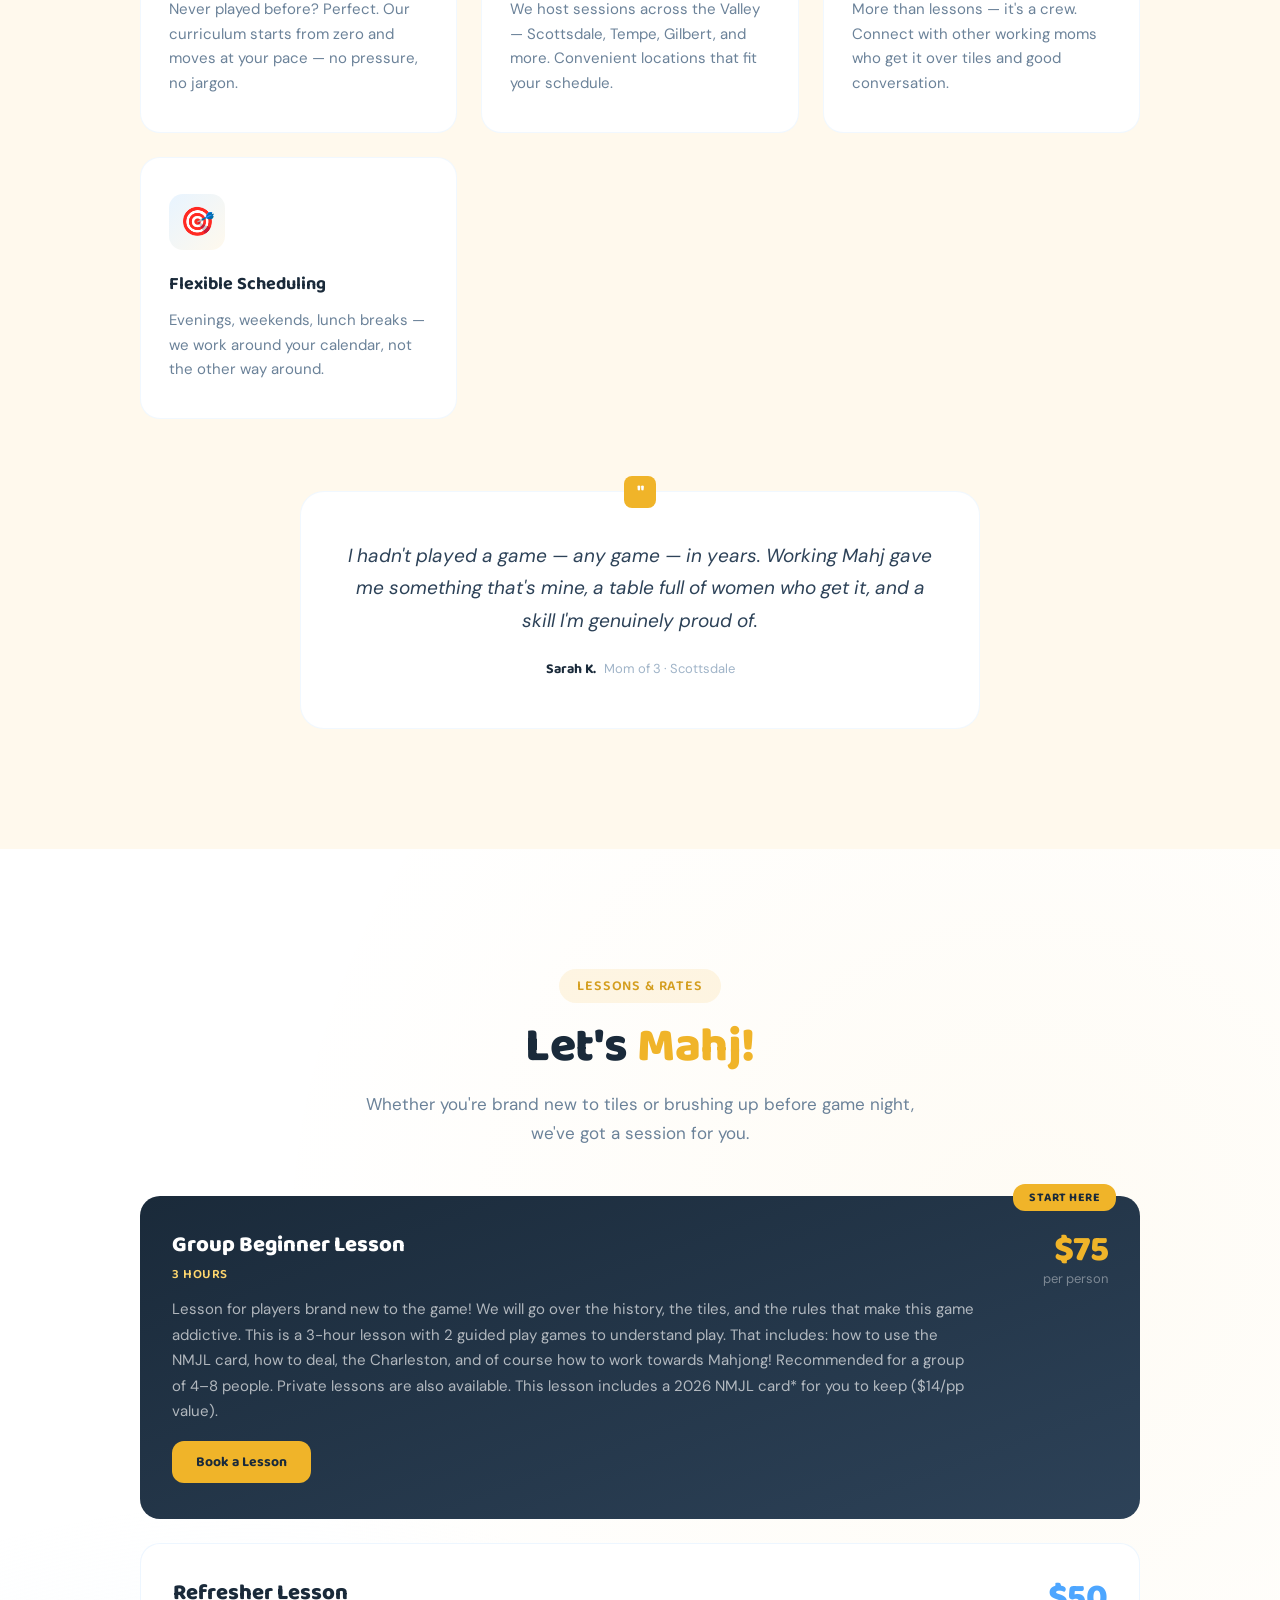
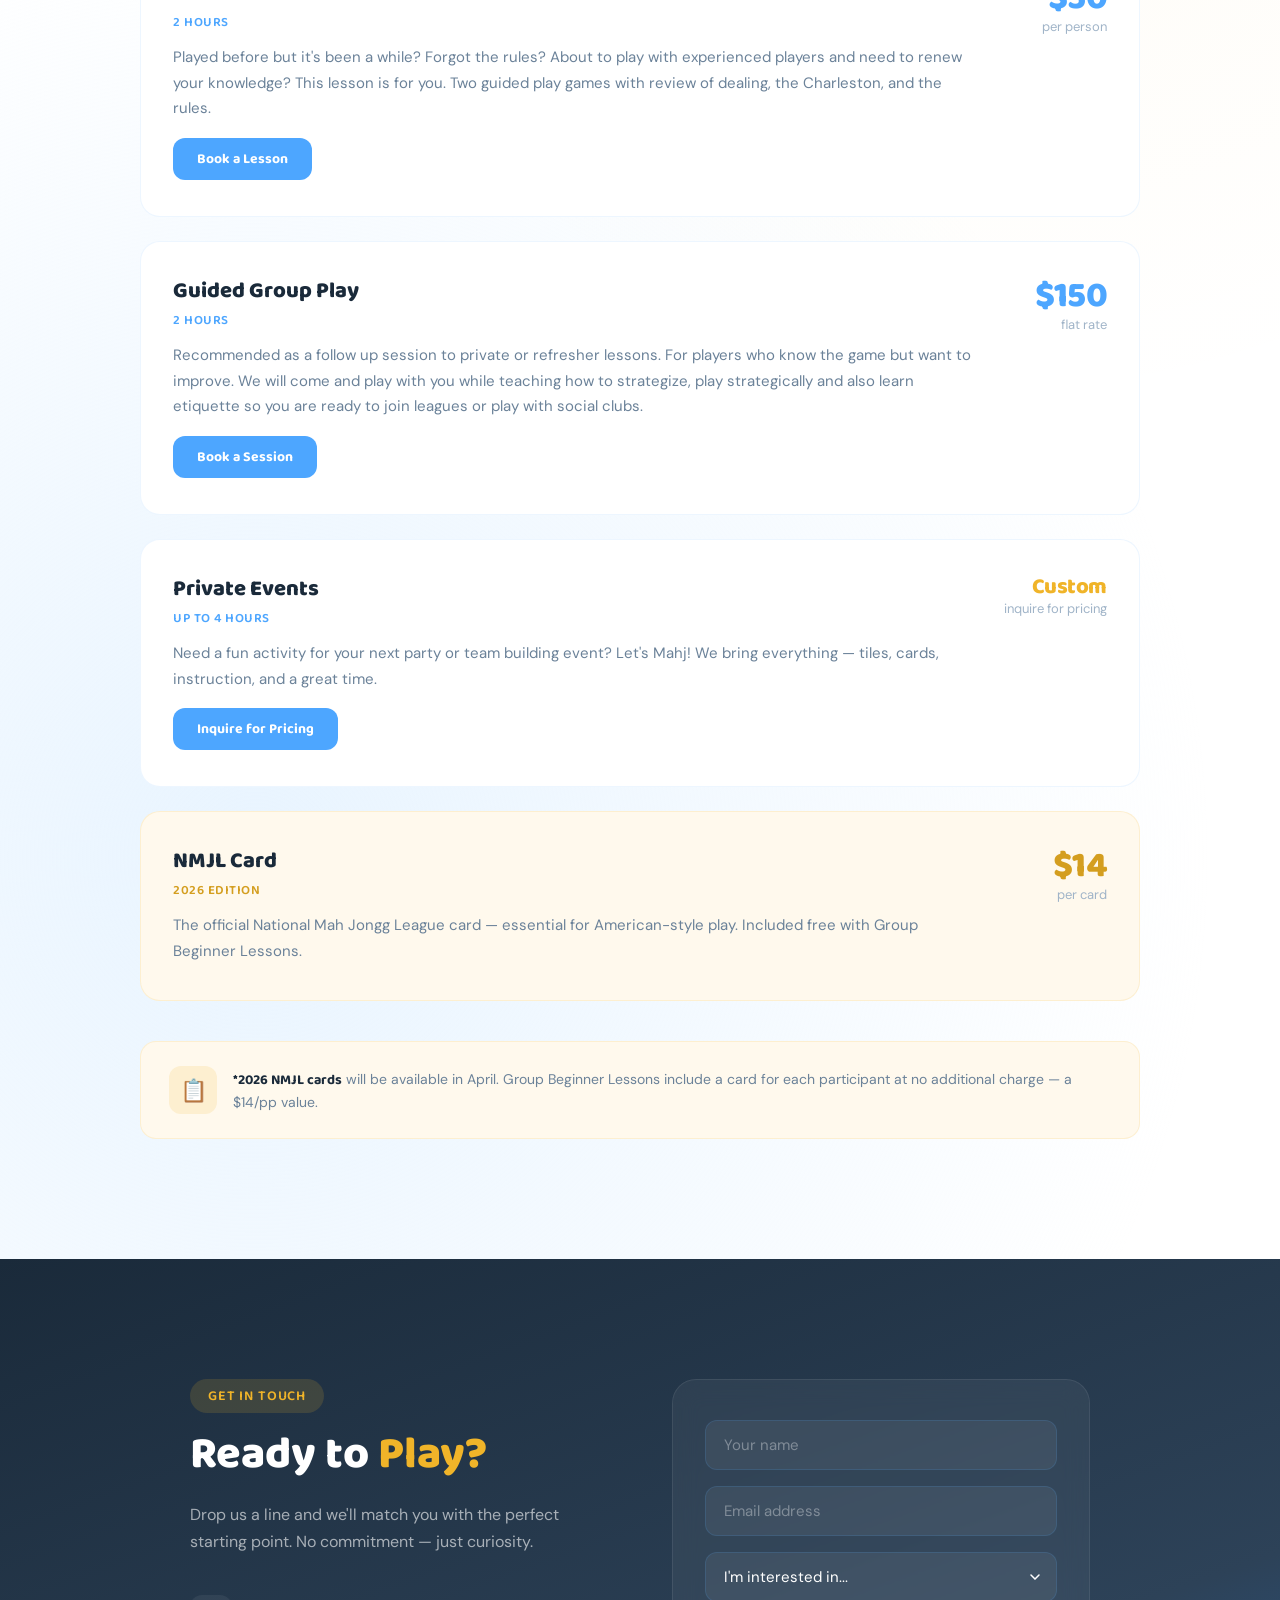
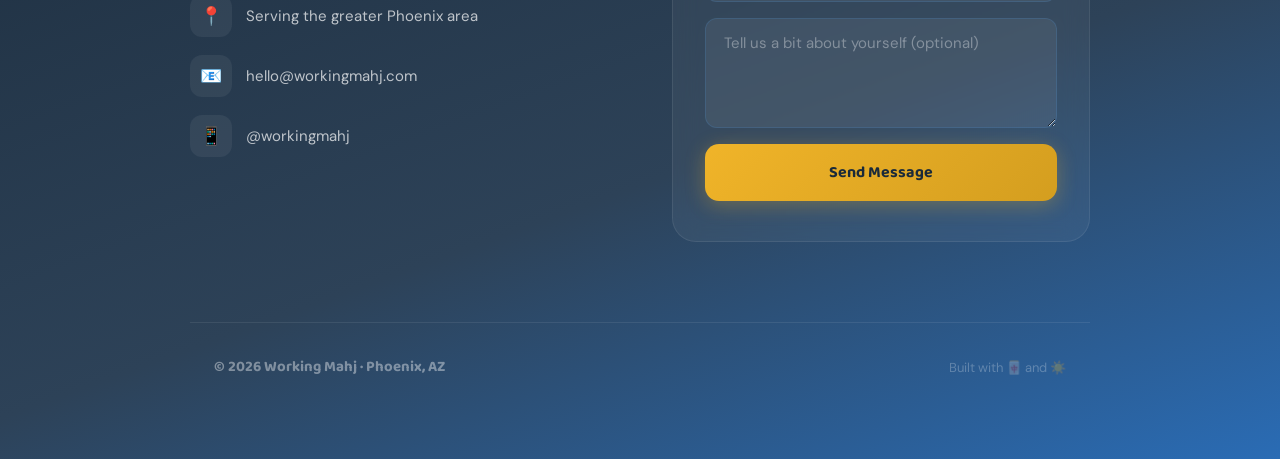
==== commit d3e18d34: "cleanup" ====
--- a/working-mahj.html
+++ b/working-mahj.html
@@ -3,575 +3,288 @@
 <head>
 <meta charset="UTF-8" />
 <meta name="viewport" content="width=device-width, initial-scale=1.0" />
-<title>Working Mahj — Phoenix</title>
-<link href="https://fonts.googleapis.com/css2?family=Baloo+2:wght@400;500;600;700;800&family=DM+Sans:ital,wght@0,300;0,400;0,500;0,600;0,700;1,400&family=Noto+Sans+SC:wght@400;700&display=swap" rel="stylesheet" />
+<title>Working Mahj &#8212; Phoenix</title>
+<link href="https://fonts.googleapis.com/css2?family=Baloo+2:wght@400;500;600;700;800&family=DM+Sans:ital,wght@0,300;0,400;0,500;0,600;0,700;1,400" rel="stylesheet" />
 <style>
-  *, *::before, *::after { margin: 0; padding: 0; box-sizing: border-box; }
-  html { scroll-behavior: smooth; }
-  body { font-family: 'DM Sans', sans-serif; overflow-x: hidden; background: #1A2A3A; }
-
-  :root {
-    --blue: #4DA6FF;
-    --blue-dark: #3B8DE0;
-    --blue-deep: #2A6CB5;
-    --blue-pale: #E8F4FF;
-    --gold: #F0B429;
-    --gold-light: #FFD76E;
-    --gold-dark: #D49E1F;
-    --cream: #FFF9ED;
-    --dark: #1A2A3A;
-    --dark-muted: #2D4258;
-    --white: #FFFFFF;
-    --gray: #6B8299;
-    --gray-light: #A0B4C8;
-  }
-
-  .nav {
-    position: fixed; top: 0; left: 0; right: 0; z-index: 1000;
-    padding: 20px 0; transition: all 0.4s ease;
-  }
-  .nav.scrolled {
-    background: rgba(255,255,255,0.97); backdrop-filter: blur(12px);
-    border-bottom: 1px solid var(--blue-pale); padding: 10px 0;
-  }
-  .nav-inner {
-    max-width: 1100px; margin: 0 auto; padding: 0 24px;
-    display: flex; align-items: center; justify-content: space-between;
-  }
-  .nav-logo {
-    cursor: pointer; display: flex; align-items: center; gap: 10px; text-decoration: none;
-  }
-  .nav-logo img {
-    height: 44px; width: auto; border-radius: 6px; transition: height 0.4s;
-  }
-  .nav.scrolled .nav-logo img { height: 38px; }
-  .nav-links { display: flex; gap: 8px; align-items: center; }
-  .nav-link {
-    background: transparent; color: rgba(255,255,255,0.85); border: none; border-radius: 24px;
-    padding: 8px 18px; font-family: 'Baloo 2', cursive; font-weight: 600; font-size: 15px;
-    cursor: pointer; transition: all 0.3s; text-decoration: none;
-  }
-  .nav-link:hover { background: rgba(255,255,255,0.15); }
-  .nav-link.active { background: rgba(255,255,255,0.2); color: var(--white); }
-  .nav.scrolled .nav-link { color: var(--dark-muted); }
-  .nav.scrolled .nav-link:hover { background: var(--blue-pale); }
-  .nav.scrolled .nav-link.active { background: var(--blue); color: var(--white); }
-
-  @media (max-width: 600px) {
-    .nav-links { gap: 2px; }
-    .nav-link { padding: 6px 10px; font-size: 13px; }
-    .nav-logo img { height: 36px; }
-  }
-
-  .hero {
-    min-height: 100vh; position: relative; overflow: hidden;
-    background: linear-gradient(160deg, var(--blue-deep) 0%, var(--blue) 40%, var(--blue-dark) 100%);
-    display: flex; align-items: center; justify-content: center;
-  }
-  .hero-content {
-    text-align: center; max-width: 740px; padding: 120px 24px 80px; position: relative; z-index: 2;
-  }
-  .hero-logo-img {
-    width: clamp(200px, 40vw, 320px); height: auto; margin-bottom: 36px;
-    filter: drop-shadow(0 8px 32px rgba(0,0,0,0.15));
-  }
-  .hero h1 {
-    font-family: 'Baloo 2', cursive; font-weight: 800;
-    font-size: clamp(2.4rem, 6vw, 4rem); line-height: 1.1;
-    color: var(--white); margin: 0 0 8px; letter-spacing: -0.02em;
-  }
-  .hero h1 span { color: var(--gold); }
-  .hero-sub {
-    font-size: clamp(1rem, 2.2vw, 1.2rem); color: rgba(255,255,255,0.8);
-    line-height: 1.65; max-width: 520px; margin: 20px auto 40px; font-weight: 400;
-  }
-  .hero-buttons { display: flex; gap: 16px; justify-content: center; flex-wrap: wrap; }
-  .btn-gold {
-    background: var(--gold); color: var(--dark); border: none; border-radius: 50px;
-    padding: 16px 36px; font-family: 'Baloo 2', cursive; font-weight: 700; font-size: 16px;
-    cursor: pointer; transition: all 0.3s; box-shadow: 0 4px 24px rgba(240,180,41,0.35);
-    text-decoration: none; display: inline-block;
-  }
-  .btn-gold:hover { transform: translateY(-2px); box-shadow: 0 8px 32px rgba(240,180,41,0.45); }
-  .btn-ghost {
-    background: rgba(255,255,255,0.12); color: var(--white);
-    border: 2px solid rgba(255,255,255,0.3); border-radius: 50px;
-    padding: 14px 32px; font-family: 'Baloo 2', cursive; font-weight: 600; font-size: 16px;
-    cursor: pointer; transition: all 0.3s; backdrop-filter: blur(8px); text-decoration: none;
-  }
-  .btn-ghost:hover { background: rgba(255,255,255,0.2); }
-
-  .scroll-indicator {
-    margin-top: 60px; opacity: 0.5;
-    animation: float 2.5s ease-in-out infinite;
-  }
-  @keyframes float { 0%,100% { transform: translateY(0); } 50% { transform: translateY(8px); } }
-  @keyframes scrollDot { 0%,100% { transform: translateY(0); opacity: 1; } 50% { transform: translateY(12px); opacity: 0.3; } }
-  .scroll-dot { animation: scrollDot 2s ease-in-out infinite; }
-
-  .float-tile { position: absolute; opacity: 0.07; pointer-events: none; }
-  .float-tile svg rect { stroke: rgba(255,255,255,0.5); fill: rgba(255,255,255,0.08); }
-  .float-tile svg text { fill: rgba(255,255,255,0.4); }
-
-  .fade-up { opacity: 0; transform: translateY(40px); transition: all 0.8s ease; }
-  .fade-up.visible { opacity: 1; transform: translateY(0); }
-  .fade-up.d1 { transition-delay: 0.1s; }
-  .fade-up.d2 { transition-delay: 0.2s; }
-  .fade-up.d3 { transition-delay: 0.3s; }
-  .fade-up.d4 { transition-delay: 0.4s; }
-  .fade-up.d5 { transition-delay: 0.5s; }
-  .fade-up.d6 { transition-delay: 0.6s; }
-
-  .hero-anim { opacity: 0; transform: translateY(40px); transition: all 0.9s ease; }
-  .hero-anim.show { opacity: 1; transform: translateY(0); }
-  .hero-anim.ha1 { transition-delay: 0.1s; }
-  .hero-anim.ha2 { transition-delay: 0.35s; }
-  .hero-anim.ha3 { transition-delay: 0.55s; }
-  .hero-anim.ha4 { transition-delay: 0.75s; }
-
-  .about {
-    padding: 120px 24px; background: var(--cream); position: relative; overflow: hidden;
-  }
-  .section-inner { max-width: 1000px; margin: 0 auto; position: relative; z-index: 2; }
-  .section-tag {
-    display: inline-block; padding: 6px 18px; border-radius: 20px;
-    font-family: 'Baloo 2', cursive; font-weight: 600; font-size: 14px;
-    letter-spacing: 0.06em; text-transform: uppercase; margin-bottom: 16px;
-  }
-  .tag-blue { background: var(--blue-pale); color: var(--blue); }
-  .tag-gold { background: rgba(240,180,41,0.12); color: var(--gold-dark); }
-  .tag-gold-dark { background: rgba(240,180,41,0.15); color: var(--gold); }
-  .section-title {
-    font-family: 'Baloo 2', cursive; font-weight: 800;
-    font-size: clamp(2rem, 4.5vw, 3rem); color: var(--dark);
-    line-height: 1.15; letter-spacing: -0.01em; margin-bottom: 16px;
-  }
-  .section-title .blue { color: var(--blue); }
-  .section-title .gold { color: var(--gold); }
-  .section-desc {
-    font-size: 17px; color: var(--gray); line-height: 1.7; max-width: 580px; margin: 0 auto;
-  }
-  .values-grid {
-    display: grid; grid-template-columns: repeat(auto-fit, minmax(240px, 1fr));
-    gap: 24px; margin-top: 48px;
-  }
-  .value-card {
-    background: var(--white); border-radius: 20px; padding: 36px 28px;
-    border: 1px solid rgba(77,166,255,0.08); transition: transform 0.3s, box-shadow 0.3s;
-  }
-  .value-card:hover { transform: translateY(-4px); box-shadow: 0 12px 40px rgba(77,166,255,0.08); }
-  .value-icon {
-    width: 56px; height: 56px; border-radius: 14px;
-    background: linear-gradient(135deg, var(--blue-pale), var(--cream));
-    display: flex; align-items: center; justify-content: center;
-    font-size: 28px; margin-bottom: 20px;
-  }
-  .value-card h3 {
-    font-family: 'Baloo 2', cursive; font-weight: 700; font-size: 18px;
-    color: var(--dark); margin-bottom: 10px;
-  }
-  .value-card p { font-size: 15px; color: var(--gray); line-height: 1.65; }
-
-  .quote-card {
-    background: var(--white); border-radius: 24px; padding: 48px 40px;
-    border: 1px solid rgba(77,166,255,0.08); max-width: 680px; margin: 72px auto 0;
-    position: relative; text-align: center;
-  }
-  .quote-mark {
-    position: absolute; top: -16px; left: 50%; transform: translateX(-50%);
-    width: 32px; height: 32px; border-radius: 8px; background: var(--gold);
-    display: flex; align-items: center; justify-content: center;
-    font-size: 18px; color: var(--white); font-weight: 800; font-family: 'Baloo 2', cursive;
-  }
-  .quote-text {
-    font-size: 19px; font-style: italic; color: var(--dark-muted); line-height: 1.7;
-  }
-  .quote-author { margin-top: 20px; }
-  .quote-author strong {
-    font-family: 'Baloo 2', cursive; font-weight: 700; font-size: 14px; color: var(--dark);
-  }
-  .quote-author span { font-size: 13px; color: var(--gray-light); margin-left: 8px; }
-
-  .rates { padding: 120px 24px; background: var(--white); position: relative; overflow: hidden; }
-  .rates-bg {
-    position: absolute; inset: 0;
-    background: radial-gradient(circle at 20% 80%, var(--blue-pale) 0%, transparent 50%),
-                radial-gradient(circle at 80% 20%, rgba(240,180,41,0.05) 0%, transparent 40%);
-  }
-  .services-list { display: flex; flex-direction: column; gap: 24px; margin-top: 48px; }
-  .service-card {
-    background: var(--white); border-radius: 20px; padding: 36px 32px;
-    border: 1px solid rgba(77,166,255,0.1); transition: transform 0.3s, box-shadow 0.3s;
-    display: grid; grid-template-columns: 1fr auto; gap: 24px; align-items: start;
-  }
-  .service-card:hover { transform: translateY(-3px); box-shadow: 0 12px 40px rgba(77,166,255,0.08); }
-  .service-card.featured {
-    background: linear-gradient(160deg, var(--dark), var(--dark-muted));
-    border: none; position: relative;
-  }
-  .featured-badge {
-    position: absolute; top: -12px; right: 24px;
-    background: var(--gold); color: var(--dark); padding: 4px 16px; border-radius: 12px;
-    font-family: 'Baloo 2', cursive; font-weight: 700; font-size: 12px;
-    letter-spacing: 0.04em; text-transform: uppercase;
-  }
-  .service-info h3 {
-    font-family: 'Baloo 2', cursive; font-weight: 800; font-size: 22px;
-    color: var(--dark); margin-bottom: 4px; line-height: 1.2;
-  }
-  .service-card.featured .service-info h3 { color: var(--white); }
-  .service-duration {
-    font-family: 'Baloo 2', cursive; font-weight: 600; font-size: 13px;
-    color: var(--blue); letter-spacing: 0.04em; text-transform: uppercase;
-    margin-bottom: 12px; display: inline-block;
-  }
-  .service-card.featured .service-duration { color: var(--gold-light); }
-  .service-info p { font-size: 15px; color: var(--gray); line-height: 1.7; }
-  .service-card.featured .service-info p { color: rgba(255,255,255,0.65); }
-  .service-price-block { text-align: right; flex-shrink: 0; min-width: 110px; }
-  .service-price {
-    font-family: 'Baloo 2', cursive; font-weight: 800; font-size: 36px;
-    color: var(--blue); line-height: 1; letter-spacing: -0.02em;
-  }
-  .service-card.featured .service-price { color: var(--gold); }
-  .service-price-unit { font-size: 13px; color: var(--gray-light); margin-top: 2px; }
-  .service-card.featured .service-price-unit { color: rgba(255,255,255,0.4); }
-  .btn-service {
-    display: inline-block; margin-top: 16px; padding: 10px 24px; border-radius: 12px;
-    font-family: 'Baloo 2', cursive; font-weight: 700; font-size: 14px;
-    text-decoration: none; transition: all 0.3s; border: none; cursor: pointer;
-  }
-  .btn-service:hover { transform: translateY(-1px); }
-  .btn-service-blue { background: var(--blue); color: var(--white); }
-  .btn-service-gold { background: var(--gold); color: var(--dark); }
-  .nmjl-note {
-    margin-top: 40px; background: var(--cream); border-radius: 16px; padding: 24px 28px;
-    display: flex; align-items: center; gap: 16px; border: 1px solid rgba(240,180,41,0.15);
-  }
-  .nmjl-icon {
-    width: 48px; height: 48px; border-radius: 12px; background: rgba(240,180,41,0.15);
-    display: flex; align-items: center; justify-content: center; font-size: 22px; flex-shrink: 0;
-  }
-  .nmjl-note p { font-size: 14px; color: var(--gray); line-height: 1.6; }
-  .nmjl-note strong { color: var(--dark); font-family: 'Baloo 2', cursive; }
-
-  @media (max-width: 650px) {
-    .service-card { grid-template-columns: 1fr; gap: 16px; }
-    .service-price-block { text-align: left; }
-  }
-
-  .contact {
-    padding: 120px 24px 80px; position: relative; overflow: hidden;
-    background: linear-gradient(160deg, var(--dark) 0%, var(--dark-muted) 60%, var(--blue-deep) 100%);
-  }
-  .contact-grid {
-    max-width: 900px; margin: 0 auto; position: relative; z-index: 2;
-    display: grid; grid-template-columns: 1fr 1fr; gap: 64px; align-items: start;
-  }
-  @media (max-width: 700px) {
-    .contact-grid { grid-template-columns: 1fr; gap: 40px; }
-  }
-  .contact-title {
-    font-family: 'Baloo 2', cursive; font-weight: 800;
-    font-size: clamp(2rem, 4vw, 2.8rem); color: var(--white);
-    line-height: 1.15; margin-bottom: 20px;
-  }
-  .contact-title span { color: var(--gold); }
-  .contact-desc {
-    font-size: 16px; color: rgba(255,255,255,0.6); line-height: 1.7; margin-bottom: 40px;
-  }
-  .contact-item { display: flex; align-items: center; gap: 14px; margin-bottom: 18px; }
-  .contact-icon {
-    width: 42px; height: 42px; border-radius: 12px;
-    background: rgba(255,255,255,0.06); display: flex;
-    align-items: center; justify-content: center; font-size: 18px;
-  }
-  .contact-label { font-size: 15px; color: rgba(255,255,255,0.7); }
-  .contact-form {
-    background: rgba(255,255,255,0.05); border-radius: 24px; padding: 40px 32px;
-    border: 1px solid rgba(255,255,255,0.08); backdrop-filter: blur(12px);
-  }
-  .form-fields { display: flex; flex-direction: column; gap: 16px; }
-  .form-input {
-    width: 100%; padding: 14px 18px; border-radius: 12px;
-    border: 1.5px solid rgba(77,166,255,0.15); background: rgba(255,255,255,0.06);
-    color: var(--white); font-family: 'DM Sans', sans-serif; font-size: 15px;
-    outline: none; transition: border-color 0.3s;
-  }
-  .form-input:focus { border-color: var(--blue); }
-  .form-input::placeholder { color: rgba(255,255,255,0.35); }
-  select.form-input {
-    appearance: none;
-    background-image: url("data:image/svg+xml,%3Csvg width='10' height='6' viewBox='0 0 10 6' fill='none' xmlns='http://www.w3.org/2000/svg'%3E%3Cpath d='M1 1L5 5L9 1' stroke='white' stroke-width='1.5' stroke-linecap='round'/%3E%3C/svg%3E");
-    background-repeat: no-repeat; background-position: right 16px center;
-  }
-  select.form-input option { background: var(--dark); color: var(--white); }
-  textarea.form-input { resize: vertical; min-height: 100px; }
-  .btn-submit {
-    width: 100%; padding: 16px; border-radius: 14px; border: none;
-    background: linear-gradient(135deg, var(--gold), var(--gold-dark));
-    color: var(--dark); font-family: 'Baloo 2', cursive; font-weight: 700;
-    font-size: 16px; cursor: pointer; transition: all 0.3s;
-    box-shadow: 0 4px 20px rgba(240,180,41,0.3);
-  }
-  .btn-submit:hover { transform: translateY(-1px); box-shadow: 0 8px 28px rgba(240,180,41,0.4); }
-  .footer {
-    max-width: 900px; margin: 80px auto 0; padding: 32px 24px 0;
-    border-top: 1px solid rgba(255,255,255,0.08);
-    display: flex; justify-content: space-between; align-items: center;
-    flex-wrap: wrap; gap: 16px;
-  }
-  .footer-left {
-    font-family: 'Baloo 2', cursive; font-weight: 700; font-size: 15px; color: rgba(255,255,255,0.4);
-  }
-  .footer-right { font-size: 13px; color: rgba(255,255,255,0.25); }
+*,*::before,*::after{margin:0;padding:0;box-sizing:border-box}
+html{scroll-behavior:smooth}
+body{font-family:'DM Sans',sans-serif;overflow-x:hidden;background:#1A2A3A}
+:root{--blue:#4DA6FF;--blue-dark:#3B8DE0;--blue-deep:#2A6CB5;--blue-pale:#E8F4FF;--gold:#F0B429;--gold-light:#FFD76E;--gold-dark:#D49E1F;--cream:#FFF9ED;--dark:#1A2A3A;--dark-muted:#2D4258;--white:#FFFFFF;--gray:#6B8299;--gray-light:#A0B4C8}
+.nav{position:fixed;top:0;left:0;right:0;z-index:1000;padding:20px 0;transition:all .4s ease}
+.nav.scrolled{background:rgba(255,255,255,.97);backdrop-filter:blur(12px);border-bottom:1px solid var(--blue-pale);padding:10px 0}
+.nav-inner{max-width:1100px;margin:0 auto;padding:0 24px;display:flex;align-items:center;justify-content:space-between}
+.nav-logo{cursor:pointer;display:flex;align-items:center;gap:10px;text-decoration:none}
+.nav-logo img{height:44px;width:auto;border-radius:8px;transition:height .4s}
+.nav.scrolled .nav-logo img{height:38px}
+.nav-links{display:flex;gap:8px;align-items:center}
+.nav-link{background:transparent;color:rgba(255,255,255,.85);border:none;border-radius:24px;padding:8px 18px;font-family:'Baloo 2',cursive;font-weight:600;font-size:15px;cursor:pointer;transition:all .3s;text-decoration:none}
+.nav-link:hover{background:rgba(255,255,255,.15)}
+.nav-link.active{background:rgba(255,255,255,.2);color:var(--white)}
+.nav.scrolled .nav-link{color:var(--dark-muted)}
+.nav.scrolled .nav-link:hover{background:var(--blue-pale)}
+.nav.scrolled .nav-link.active{background:var(--blue);color:var(--white)}
+@media(max-width:600px){.nav-links{gap:2px}.nav-link{padding:6px 10px;font-size:13px}.nav-logo img{height:36px}}
+.hero{min-height:100vh;position:relative;overflow:hidden;background:linear-gradient(160deg,var(--blue-deep) 0%,var(--blue) 40%,var(--blue-dark) 100%);display:flex;align-items:center;justify-content:center}
+.hero-content{text-align:center;max-width:740px;padding:120px 24px 80px;position:relative;z-index:2}
+.hero-logo-img{width:clamp(200px,40vw,320px);height:auto;margin-bottom:36px;filter:drop-shadow(0 8px 32px rgba(0,0,0,.15));border-radius:12px}
+.hero h1{font-family:'Baloo 2',cursive;font-weight:800;font-size:clamp(2.4rem,6vw,4rem);line-height:1.1;color:var(--white);margin:0 0 8px;letter-spacing:-.02em}
+.hero h1 span{color:var(--gold)}
+.hero-sub{font-size:clamp(1rem,2.2vw,1.2rem);color:rgba(255,255,255,.8);line-height:1.65;max-width:520px;margin:20px auto 40px;font-weight:400}
+.hero-buttons{display:flex;gap:16px;justify-content:center;flex-wrap:wrap}
+.btn-gold{background:var(--gold);color:var(--dark);border:none;border-radius:50px;padding:16px 36px;font-family:'Baloo 2',cursive;font-weight:700;font-size:16px;cursor:pointer;transition:all .3s;box-shadow:0 4px 24px rgba(240,180,41,.35);text-decoration:none;display:inline-block}
+.btn-gold:hover{transform:translateY(-2px);box-shadow:0 8px 32px rgba(240,180,41,.45)}
+.btn-ghost{background:rgba(255,255,255,.12);color:var(--white);border:2px solid rgba(255,255,255,.3);border-radius:50px;padding:14px 32px;font-family:'Baloo 2',cursive;font-weight:600;font-size:16px;cursor:pointer;transition:all .3s;backdrop-filter:blur(8px);text-decoration:none}
+.btn-ghost:hover{background:rgba(255,255,255,.2)}
+.scroll-indicator{margin-top:60px;opacity:.5;animation:float 2.5s ease-in-out infinite}
+@keyframes float{0%,100%{transform:translateY(0)}50%{transform:translateY(8px)}}
+@keyframes scrollDot{0%,100%{transform:translateY(0);opacity:1}50%{transform:translateY(12px);opacity:.3}}
+.scroll-dot{animation:scrollDot 2s ease-in-out infinite}
+.float-tile{position:absolute;opacity:.07;pointer-events:none}
+.float-tile svg rect{stroke:rgba(255,255,255,.5);fill:rgba(255,255,255,.08)}
+.float-tile svg text{fill:rgba(255,255,255,.4)}
+.fade-up{opacity:0;transform:translateY(40px);transition:all .8s ease}
+.fade-up.visible{opacity:1;transform:translateY(0)}
+.fade-up.d1{transition-delay:.1s}.fade-up.d2{transition-delay:.2s}.fade-up.d3{transition-delay:.3s}.fade-up.d4{transition-delay:.4s}.fade-up.d5{transition-delay:.5s}.fade-up.d6{transition-delay:.6s}
+.hero-anim{opacity:0;transform:translateY(40px);transition:all .9s ease}
+.hero-anim.show{opacity:1;transform:translateY(0)}
+.hero-anim.ha1{transition-delay:.1s}.hero-anim.ha2{transition-delay:.35s}.hero-anim.ha3{transition-delay:.55s}.hero-anim.ha4{transition-delay:.75s}
+.about{padding:120px 24px;background:var(--cream);position:relative;overflow:hidden}
+.section-inner{max-width:1000px;margin:0 auto;position:relative;z-index:2}
+.section-tag{display:inline-block;padding:6px 18px;border-radius:20px;font-family:'Baloo 2',cursive;font-weight:600;font-size:14px;letter-spacing:.06em;text-transform:uppercase;margin-bottom:16px}
+.tag-blue{background:var(--blue-pale);color:var(--blue)}
+.tag-gold{background:rgba(240,180,41,.12);color:var(--gold-dark)}
+.tag-gold-dark{background:rgba(240,180,41,.15);color:var(--gold)}
+.section-title{font-family:'Baloo 2',cursive;font-weight:800;font-size:clamp(2rem,4.5vw,3rem);color:var(--dark);line-height:1.15;letter-spacing:-.01em;margin-bottom:16px}
+.section-title .blue{color:var(--blue)}
+.section-title .gold{color:var(--gold)}
+.section-desc{font-size:17px;color:var(--gray);line-height:1.7;max-width:580px;margin:0 auto}
+.values-grid{display:grid;grid-template-columns:repeat(auto-fit,minmax(240px,1fr));gap:24px;margin-top:48px}
+.value-card{background:var(--white);border-radius:20px;padding:36px 28px;border:1px solid rgba(77,166,255,.08);transition:transform .3s,box-shadow .3s}
+.value-card:hover{transform:translateY(-4px);box-shadow:0 12px 40px rgba(77,166,255,.08)}
+.value-icon{width:56px;height:56px;border-radius:14px;background:linear-gradient(135deg,var(--blue-pale),var(--cream));display:flex;align-items:center;justify-content:center;font-size:28px;margin-bottom:20px}
+.value-card h3{font-family:'Baloo 2',cursive;font-weight:700;font-size:18px;color:var(--dark);margin-bottom:10px}
+.value-card p{font-size:15px;color:var(--gray);line-height:1.65}
+.quote-card{background:var(--white);border-radius:24px;padding:48px 40px;border:1px solid rgba(77,166,255,.08);max-width:680px;margin:72px auto 0;position:relative;text-align:center}
+.quote-mark{position:absolute;top:-16px;left:50%;transform:translateX(-50%);width:32px;height:32px;border-radius:8px;background:var(--gold);display:flex;align-items:center;justify-content:center;font-size:18px;color:var(--white);font-weight:800;font-family:'Baloo 2',cursive}
+.quote-text{font-size:19px;font-style:italic;color:var(--dark-muted);line-height:1.7}
+.quote-author{margin-top:20px}
+.quote-author strong{font-family:'Baloo 2',cursive;font-weight:700;font-size:14px;color:var(--dark)}
+.quote-author span{font-size:13px;color:var(--gray-light);margin-left:8px}
+.rates{padding:120px 24px;background:var(--white);position:relative;overflow:hidden}
+.rates-bg{position:absolute;inset:0;background:radial-gradient(circle at 20% 80%,var(--blue-pale) 0%,transparent 50%),radial-gradient(circle at 80% 20%,rgba(240,180,41,.05) 0%,transparent 40%)}
+.services-list{display:flex;flex-direction:column;gap:24px;margin-top:48px}
+.service-card{background:var(--white);border-radius:20px;padding:36px 32px;border:1px solid rgba(77,166,255,.1);transition:transform .3s,box-shadow .3s;display:grid;grid-template-columns:1fr auto;gap:24px;align-items:start}
+.service-card:hover{transform:translateY(-3px);box-shadow:0 12px 40px rgba(77,166,255,.08)}
+.service-card.featured{background:linear-gradient(160deg,var(--dark),var(--dark-muted));border:none;position:relative}
+.featured-badge{position:absolute;top:-12px;right:24px;background:var(--gold);color:var(--dark);padding:4px 16px;border-radius:12px;font-family:'Baloo 2',cursive;font-weight:700;font-size:12px;letter-spacing:.04em;text-transform:uppercase}
+.service-info h3{font-family:'Baloo 2',cursive;font-weight:800;font-size:22px;color:var(--dark);margin-bottom:4px;line-height:1.2}
+.service-card.featured .service-info h3{color:var(--white)}
+.service-duration{font-family:'Baloo 2',cursive;font-weight:600;font-size:13px;color:var(--blue);letter-spacing:.04em;text-transform:uppercase;margin-bottom:12px;display:inline-block}
+.service-card.featured .service-duration{color:var(--gold-light)}
+.service-info p{font-size:15px;color:var(--gray);line-height:1.7}
+.service-card.featured .service-info p{color:rgba(255,255,255,.65)}
+.service-price-block{text-align:right;flex-shrink:0;min-width:110px}
+.service-price{font-family:'Baloo 2',cursive;font-weight:800;font-size:36px;color:var(--blue);line-height:1;letter-spacing:-.02em}
+.service-card.featured .service-price{color:var(--gold)}
+.service-price-unit{font-size:13px;color:var(--gray-light);margin-top:2px}
+.service-card.featured .service-price-unit{color:rgba(255,255,255,.4)}
+.btn-service{display:inline-block;margin-top:16px;padding:10px 24px;border-radius:12px;font-family:'Baloo 2',cursive;font-weight:700;font-size:14px;text-decoration:none;transition:all .3s;border:none;cursor:pointer}
+.btn-service:hover{transform:translateY(-1px)}
+.btn-service-blue{background:var(--blue);color:var(--white)}
+.btn-service-gold{background:var(--gold);color:var(--dark)}
+.nmjl-note{margin-top:40px;background:var(--cream);border-radius:16px;padding:24px 28px;display:flex;align-items:center;gap:16px;border:1px solid rgba(240,180,41,.15)}
+.nmjl-icon{width:48px;height:48px;border-radius:12px;background:rgba(240,180,41,.15);display:flex;align-items:center;justify-content:center;font-size:22px;flex-shrink:0}
+.nmjl-note p{font-size:14px;color:var(--gray);line-height:1.6}
+.nmjl-note strong{color:var(--dark);font-family:'Baloo 2',cursive}
+@media(max-width:650px){.service-card{grid-template-columns:1fr;gap:16px}.service-price-block{text-align:left}}
+.contact{padding:120px 24px 80px;position:relative;overflow:hidden;background:linear-gradient(160deg,var(--dark) 0%,var(--dark-muted) 60%,var(--blue-deep) 100%)}
+.contact-grid{max-width:900px;margin:0 auto;position:relative;z-index:2;display:grid;grid-template-columns:1fr 1fr;gap:64px;align-items:start}
+@media(max-width:700px){.contact-grid{grid-template-columns:1fr;gap:40px}}
+.contact-title{font-family:'Baloo 2',cursive;font-weight:800;font-size:clamp(2rem,4vw,2.8rem);color:var(--white);line-height:1.15;margin-bottom:20px}
+.contact-title span{color:var(--gold)}
+.contact-desc{font-size:16px;color:rgba(255,255,255,.6);line-height:1.7;margin-bottom:40px}
+.contact-item{display:flex;align-items:center;gap:14px;margin-bottom:18px}
+.contact-icon{width:42px;height:42px;border-radius:12px;background:rgba(255,255,255,.06);display:flex;align-items:center;justify-content:center;font-size:18px}
+.contact-label{font-size:15px;color:rgba(255,255,255,.7)}
+.contact-form{background:rgba(255,255,255,.05);border-radius:24px;padding:40px 32px;border:1px solid rgba(255,255,255,.08);backdrop-filter:blur(12px)}
+.form-fields{display:flex;flex-direction:column;gap:16px}
+.form-input{width:100%;padding:14px 18px;border-radius:12px;border:1.5px solid rgba(77,166,255,.15);background:rgba(255,255,255,.06);color:var(--white);font-family:'DM Sans',sans-serif;font-size:15px;outline:none;transition:border-color .3s}
+.form-input:focus{border-color:var(--blue)}
+.form-input::placeholder{color:rgba(255,255,255,.35)}
+select.form-input{appearance:none;background-image:url("data:image/svg+xml,%3Csvg width='10' height='6' viewBox='0 0 10 6' fill='none' xmlns='http://www.w3.org/2000/svg'%3E%3Cpath d='M1 1L5 5L9 1' stroke='white' stroke-width='1.5' stroke-linecap='round'/%3E%3C/svg%3E");background-repeat:no-repeat;background-position:right 16px center}
+select.form-input option{background:var(--dark);color:var(--white)}
+textarea.form-input{resize:vertical;min-height:100px}
+.btn-submit{width:100%;padding:16px;border-radius:14px;border:none;background:linear-gradient(135deg,var(--gold),var(--gold-dark));color:var(--dark);font-family:'Baloo 2',cursive;font-weight:700;font-size:16px;cursor:pointer;transition:all .3s;box-shadow:0 4px 20px rgba(240,180,41,.3)}
+.btn-submit:hover{transform:translateY(-1px);box-shadow:0 8px 28px rgba(240,180,41,.4)}
+.footer{max-width:900px;margin:80px auto 0;padding:32px 24px 0;border-top:1px solid rgba(255,255,255,.08);display:flex;justify-content:space-between;align-items:center;flex-wrap:wrap;gap:16px}
+.footer-left{font-family:'Baloo 2',cursive;font-weight:700;font-size:15px;color:rgba(255,255,255,.4)}
+.footer-right{font-size:13px;color:rgba(255,255,255,.25)}
 </style>
 </head>
 <body>
 
 <nav class="nav" id="mainNav">
-  <div class="nav-inner">
-    <a class="nav-logo" href="#hero">
-      <img src="[data-uri]" alt="Working Mahj Phoenix" />
-    </a>
-    <div class="nav-links">
-      <a href="#hero" class="nav-link active" data-section="hero">Home</a>
-      <a href="#about" class="nav-link" data-section="about">About</a>
-      <a href="#rates" class="nav-link" data-section="rates">Rates</a>
-      <a href="#contact" class="nav-link" data-section="contact">Contact</a>
-    </div>
-  </div>
+<div class="nav-inner">
+<a class="nav-logo" href="#hero"><img src="[data-uri]" alt="Working Mahj Phoenix" /></a>
+<div class="nav-links">
+<a href="#hero" class="nav-link active" data-section="hero">Home</a>
+<a href="#about" class="nav-link" data-section="about">About</a>
+<a href="#rates" class="nav-link" data-section="rates">Rates</a>
+<a href="#contact" class="nav-link" data-section="contact">Contact</a>
+</div>
+</div>
 </nav>
 
 <section class="hero" id="hero">
-  <div class="float-tile" style="top:12%;left:6%;transform:rotate(-15deg)">
-    <svg width="44" height="53" viewBox="0 0 48 58"><rect x="4" y="8" width="40" height="46" rx="8" stroke-width="2"/><text x="24" y="40" text-anchor="middle" font-size="22" font-weight="bold">&#40635;</text></svg>
-  </div>
-  <div class="float-tile" style="top:68%;right:5%;transform:rotate(20deg)">
-    <svg width="52" height="62" viewBox="0 0 48 58"><rect x="4" y="8" width="40" height="46" rx="8" stroke-width="2"/><text x="24" y="40" text-anchor="middle" font-size="22" font-weight="bold">&#40635;</text></svg>
-  </div>
-  <div class="float-tile" style="top:22%;right:10%;transform:rotate(-8deg)">
-    <svg width="36" height="43" viewBox="0 0 48 58"><rect x="4" y="8" width="40" height="46" rx="8" stroke-width="2"/><text x="24" y="40" text-anchor="middle" font-size="22" font-weight="bold">&#40635;</text></svg>
-  </div>
-  <div class="float-tile" style="bottom:18%;left:4%;transform:rotate(12deg)">
-    <svg width="48" height="58" viewBox="0 0 48 58"><rect x="4" y="8" width="40" height="46" rx="8" stroke-width="2"/><text x="24" y="40" text-anchor="middle" font-size="22" font-weight="bold">&#40635;</text></svg>
-  </div>
-
-  <div class="hero-content">
-    <div class="hero-anim ha1">
-      <img src="[data-uri]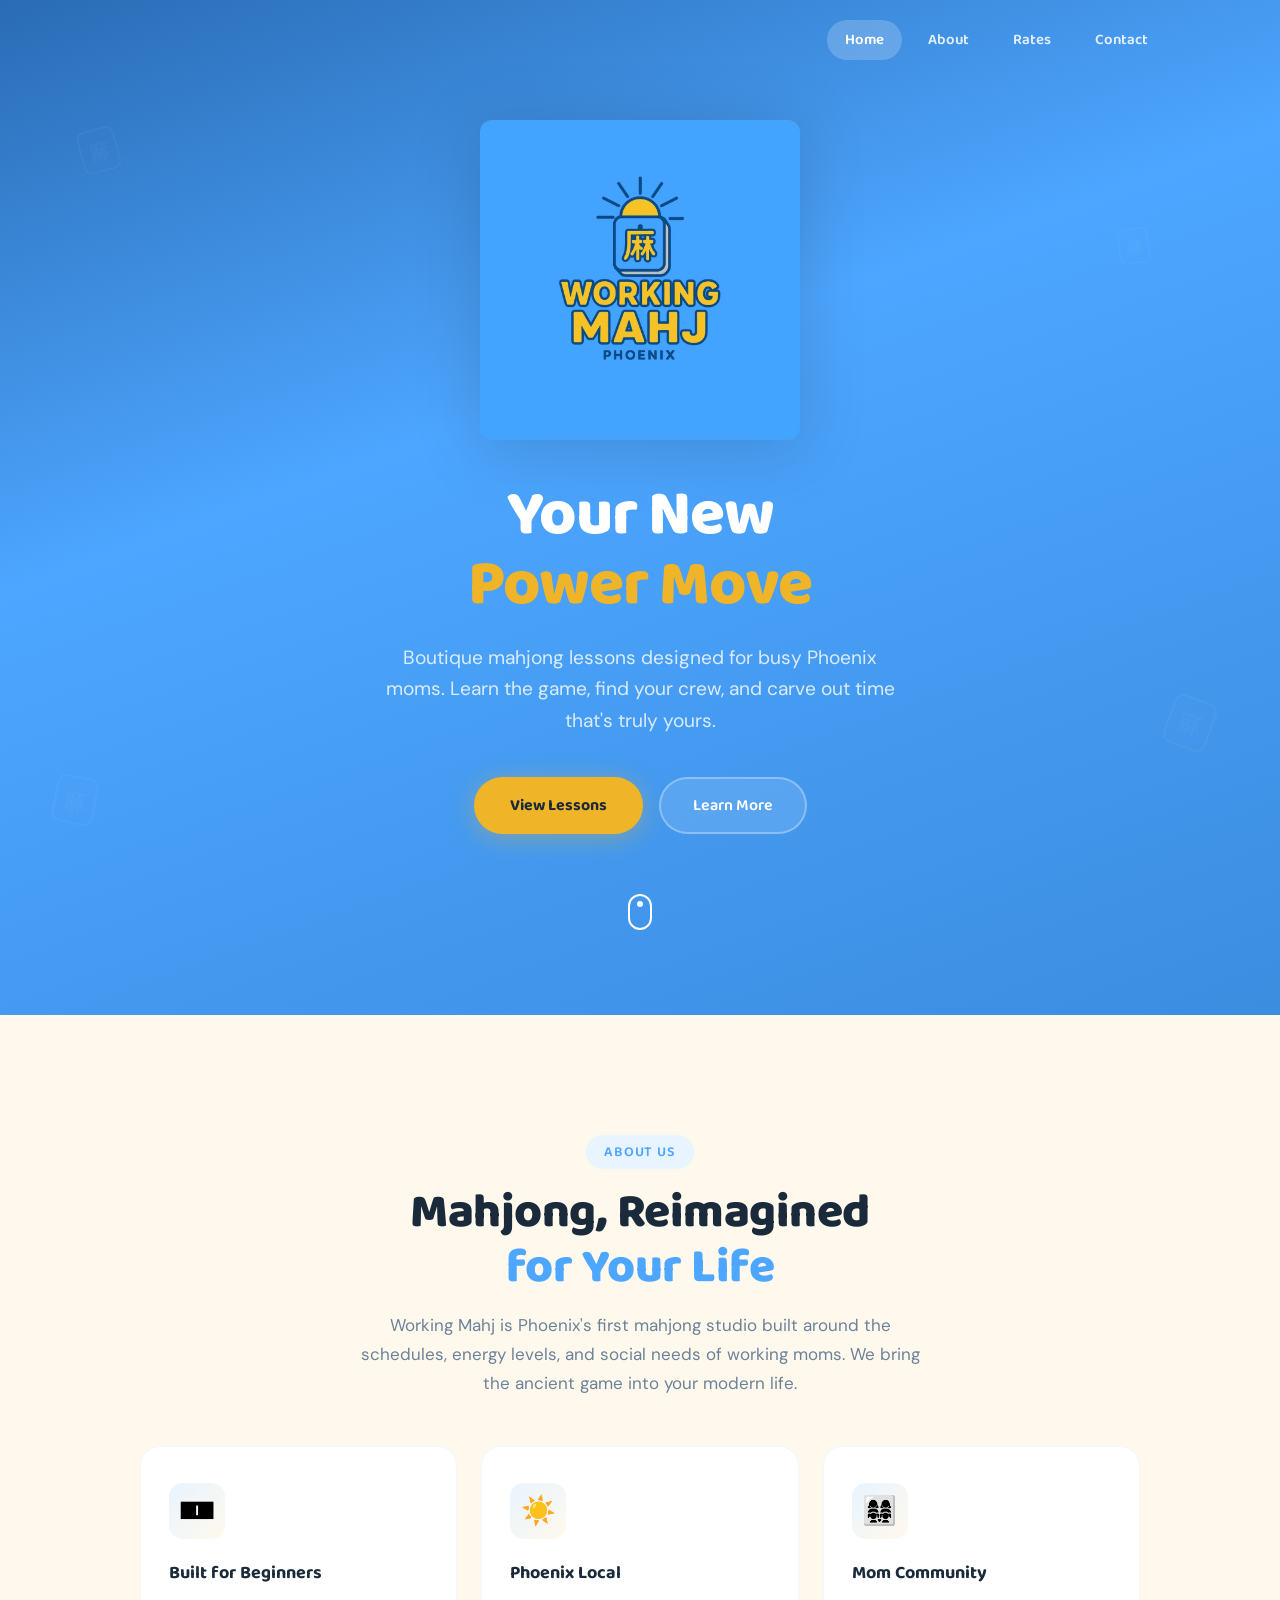
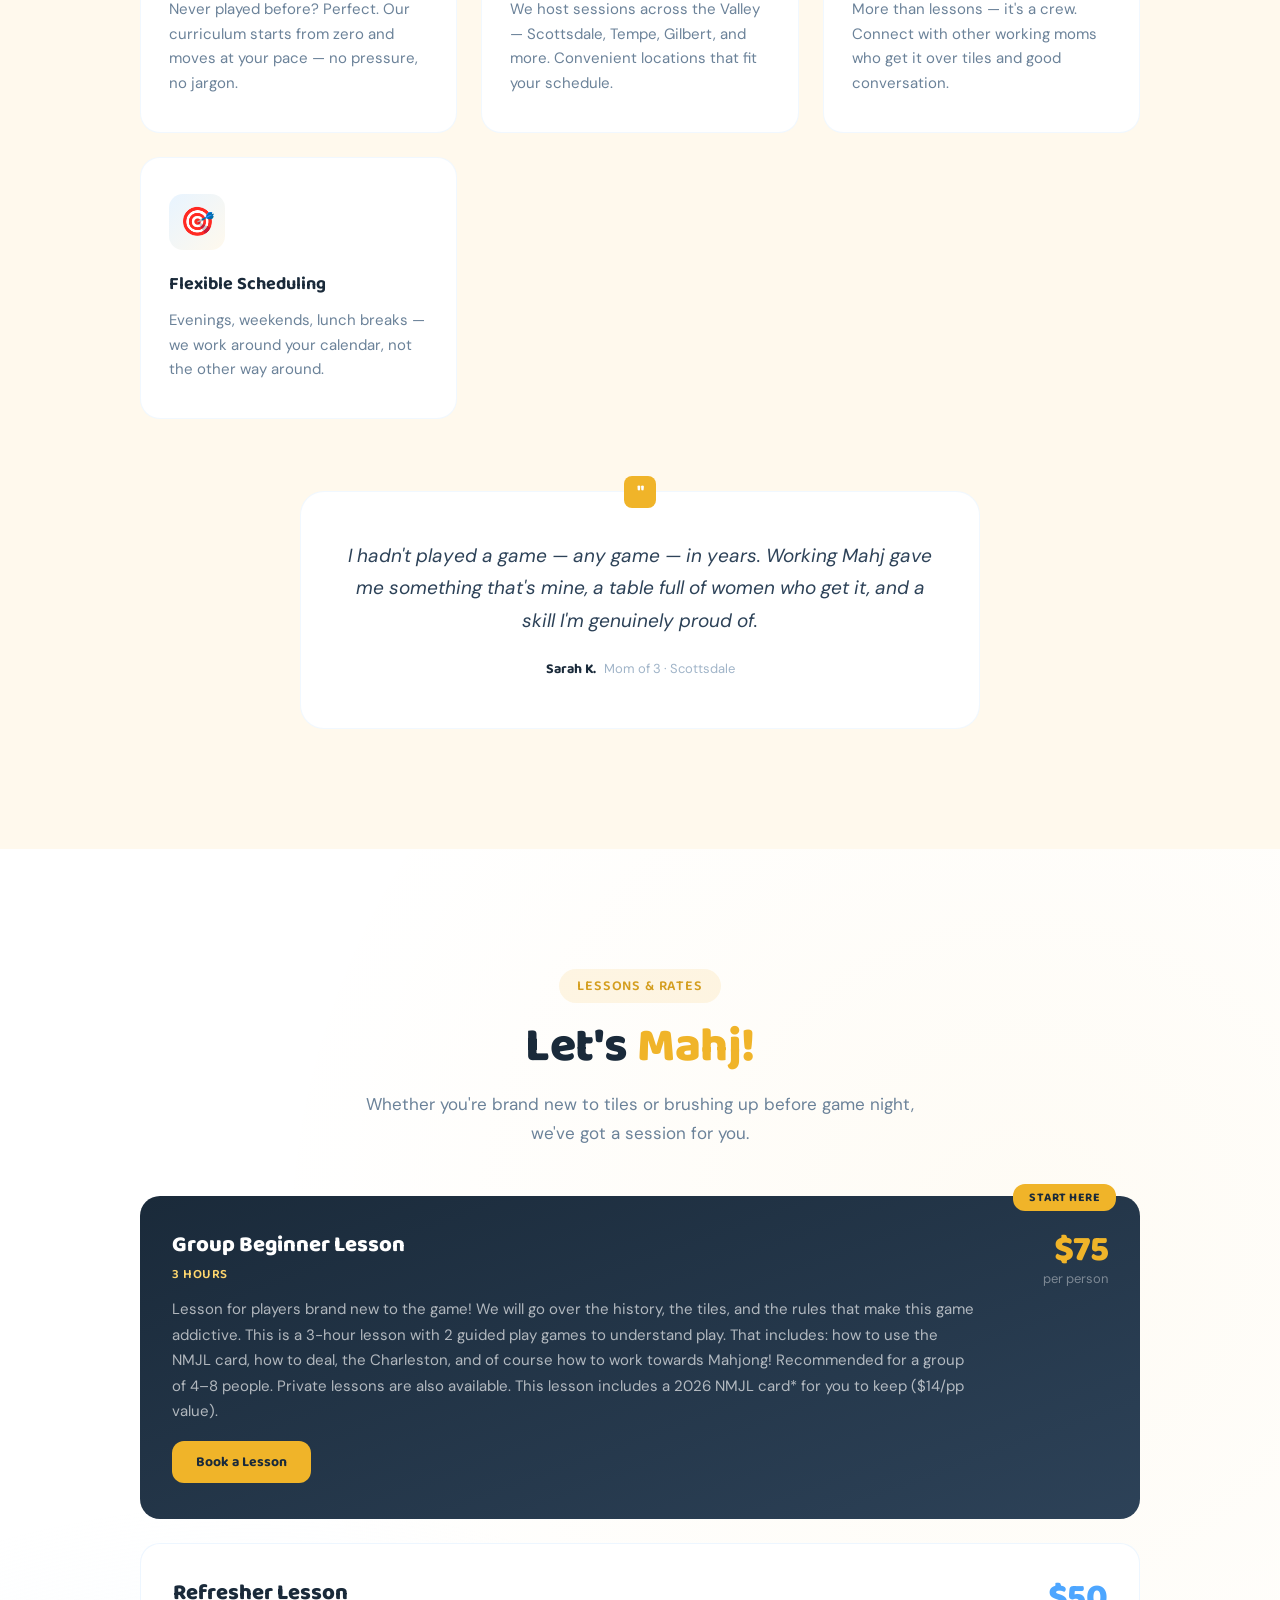
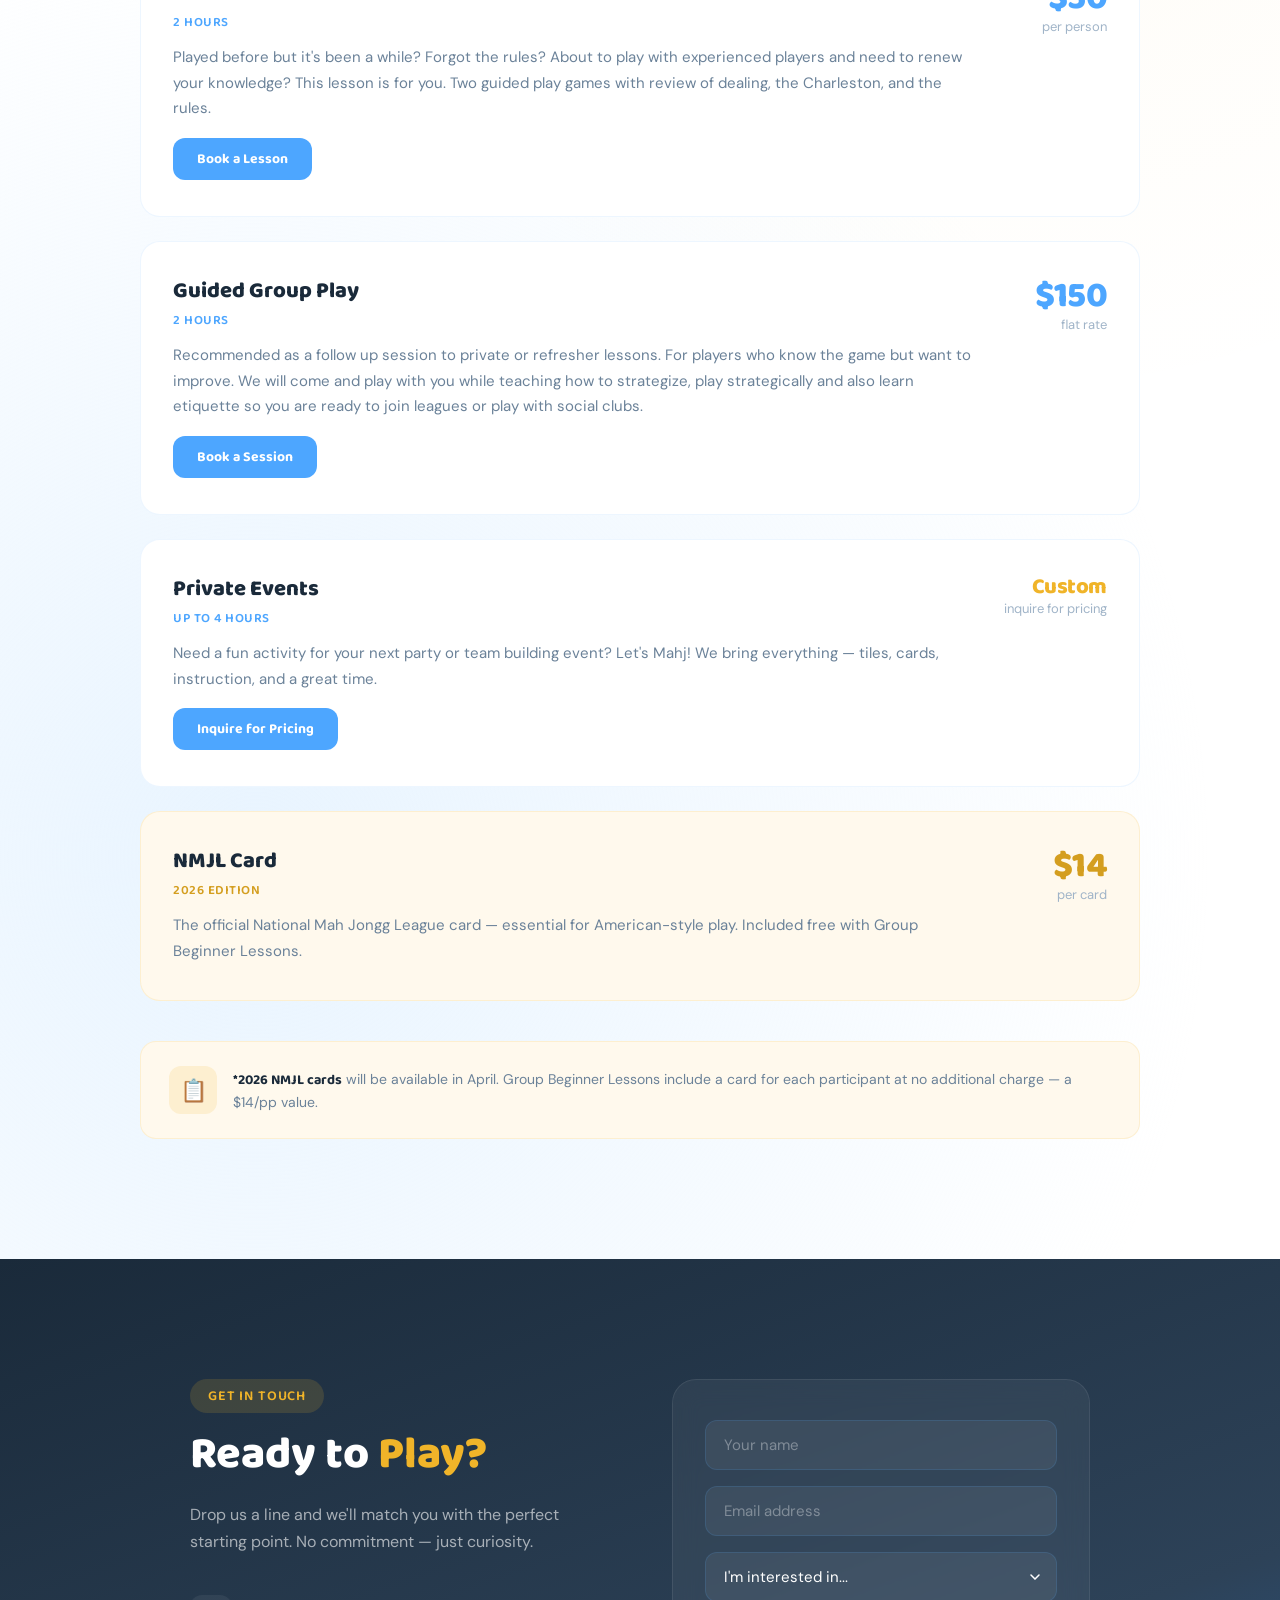
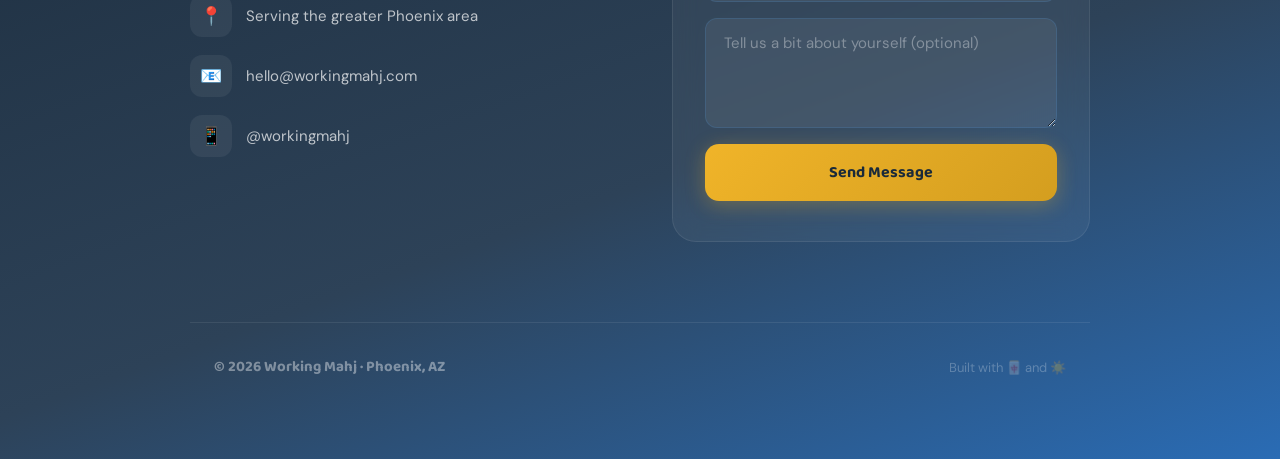
==== commit 679d928e: "more cleanup" ====
--- a/working-mahj.html
+++ b/working-mahj.html
@@ -5,127 +5,12 @@
 <meta name="viewport" content="width=device-width, initial-scale=1.0" />
 <title>Working Mahj &#8212; Phoenix</title>
 <link href="https://fonts.googleapis.com/css2?family=Baloo+2:wght@400;500;600;700;800&family=DM+Sans:ital,wght@0,300;0,400;0,500;0,600;0,700;1,400" rel="stylesheet" />
-<style>
-*,*::before,*::after{margin:0;padding:0;box-sizing:border-box}
-html{scroll-behavior:smooth}
-body{font-family:'DM Sans',sans-serif;overflow-x:hidden;background:#1A2A3A}
-:root{--blue:#4DA6FF;--blue-dark:#3B8DE0;--blue-deep:#2A6CB5;--blue-pale:#E8F4FF;--gold:#F0B429;--gold-light:#FFD76E;--gold-dark:#D49E1F;--cream:#FFF9ED;--dark:#1A2A3A;--dark-muted:#2D4258;--white:#FFFFFF;--gray:#6B8299;--gray-light:#A0B4C8}
-.nav{position:fixed;top:0;left:0;right:0;z-index:1000;padding:20px 0;transition:all .4s ease}
-.nav.scrolled{background:rgba(255,255,255,.97);backdrop-filter:blur(12px);border-bottom:1px solid var(--blue-pale);padding:10px 0}
-.nav-inner{max-width:1100px;margin:0 auto;padding:0 24px;display:flex;align-items:center;justify-content:space-between}
-.nav-logo{cursor:pointer;display:flex;align-items:center;gap:10px;text-decoration:none}
-.nav-logo img{height:44px;width:auto;border-radius:8px;transition:height .4s}
-.nav.scrolled .nav-logo img{height:38px}
-.nav-links{display:flex;gap:8px;align-items:center}
-.nav-link{background:transparent;color:rgba(255,255,255,.85);border:none;border-radius:24px;padding:8px 18px;font-family:'Baloo 2',cursive;font-weight:600;font-size:15px;cursor:pointer;transition:all .3s;text-decoration:none}
-.nav-link:hover{background:rgba(255,255,255,.15)}
-.nav-link.active{background:rgba(255,255,255,.2);color:var(--white)}
-.nav.scrolled .nav-link{color:var(--dark-muted)}
-.nav.scrolled .nav-link:hover{background:var(--blue-pale)}
-.nav.scrolled .nav-link.active{background:var(--blue);color:var(--white)}
-@media(max-width:600px){.nav-links{gap:2px}.nav-link{padding:6px 10px;font-size:13px}.nav-logo img{height:36px}}
-.hero{min-height:100vh;position:relative;overflow:hidden;background:linear-gradient(160deg,var(--blue-deep) 0%,var(--blue) 40%,var(--blue-dark) 100%);display:flex;align-items:center;justify-content:center}
-.hero-content{text-align:center;max-width:740px;padding:120px 24px 80px;position:relative;z-index:2}
-.hero-logo-img{width:clamp(200px,40vw,320px);height:auto;margin-bottom:36px;filter:drop-shadow(0 8px 32px rgba(0,0,0,.15));border-radius:12px}
-.hero h1{font-family:'Baloo 2',cursive;font-weight:800;font-size:clamp(2.4rem,6vw,4rem);line-height:1.1;color:var(--white);margin:0 0 8px;letter-spacing:-.02em}
-.hero h1 span{color:var(--gold)}
-.hero-sub{font-size:clamp(1rem,2.2vw,1.2rem);color:rgba(255,255,255,.8);line-height:1.65;max-width:520px;margin:20px auto 40px;font-weight:400}
-.hero-buttons{display:flex;gap:16px;justify-content:center;flex-wrap:wrap}
-.btn-gold{background:var(--gold);color:var(--dark);border:none;border-radius:50px;padding:16px 36px;font-family:'Baloo 2',cursive;font-weight:700;font-size:16px;cursor:pointer;transition:all .3s;box-shadow:0 4px 24px rgba(240,180,41,.35);text-decoration:none;display:inline-block}
-.btn-gold:hover{transform:translateY(-2px);box-shadow:0 8px 32px rgba(240,180,41,.45)}
-.btn-ghost{background:rgba(255,255,255,.12);color:var(--white);border:2px solid rgba(255,255,255,.3);border-radius:50px;padding:14px 32px;font-family:'Baloo 2',cursive;font-weight:600;font-size:16px;cursor:pointer;transition:all .3s;backdrop-filter:blur(8px);text-decoration:none}
-.btn-ghost:hover{background:rgba(255,255,255,.2)}
-.scroll-indicator{margin-top:60px;opacity:.5;animation:float 2.5s ease-in-out infinite}
-@keyframes float{0%,100%{transform:translateY(0)}50%{transform:translateY(8px)}}
-@keyframes scrollDot{0%,100%{transform:translateY(0);opacity:1}50%{transform:translateY(12px);opacity:.3}}
-.scroll-dot{animation:scrollDot 2s ease-in-out infinite}
-.float-tile{position:absolute;opacity:.07;pointer-events:none}
-.float-tile svg rect{stroke:rgba(255,255,255,.5);fill:rgba(255,255,255,.08)}
-.float-tile svg text{fill:rgba(255,255,255,.4)}
-.fade-up{opacity:0;transform:translateY(40px);transition:all .8s ease}
-.fade-up.visible{opacity:1;transform:translateY(0)}
-.fade-up.d1{transition-delay:.1s}.fade-up.d2{transition-delay:.2s}.fade-up.d3{transition-delay:.3s}.fade-up.d4{transition-delay:.4s}.fade-up.d5{transition-delay:.5s}.fade-up.d6{transition-delay:.6s}
-.hero-anim{opacity:0;transform:translateY(40px);transition:all .9s ease}
-.hero-anim.show{opacity:1;transform:translateY(0)}
-.hero-anim.ha1{transition-delay:.1s}.hero-anim.ha2{transition-delay:.35s}.hero-anim.ha3{transition-delay:.55s}.hero-anim.ha4{transition-delay:.75s}
-.about{padding:120px 24px;background:var(--cream);position:relative;overflow:hidden}
-.section-inner{max-width:1000px;margin:0 auto;position:relative;z-index:2}
-.section-tag{display:inline-block;padding:6px 18px;border-radius:20px;font-family:'Baloo 2',cursive;font-weight:600;font-size:14px;letter-spacing:.06em;text-transform:uppercase;margin-bottom:16px}
-.tag-blue{background:var(--blue-pale);color:var(--blue)}
-.tag-gold{background:rgba(240,180,41,.12);color:var(--gold-dark)}
-.tag-gold-dark{background:rgba(240,180,41,.15);color:var(--gold)}
-.section-title{font-family:'Baloo 2',cursive;font-weight:800;font-size:clamp(2rem,4.5vw,3rem);color:var(--dark);line-height:1.15;letter-spacing:-.01em;margin-bottom:16px}
-.section-title .blue{color:var(--blue)}
-.section-title .gold{color:var(--gold)}
-.section-desc{font-size:17px;color:var(--gray);line-height:1.7;max-width:580px;margin:0 auto}
-.values-grid{display:grid;grid-template-columns:repeat(auto-fit,minmax(240px,1fr));gap:24px;margin-top:48px}
-.value-card{background:var(--white);border-radius:20px;padding:36px 28px;border:1px solid rgba(77,166,255,.08);transition:transform .3s,box-shadow .3s}
-.value-card:hover{transform:translateY(-4px);box-shadow:0 12px 40px rgba(77,166,255,.08)}
-.value-icon{width:56px;height:56px;border-radius:14px;background:linear-gradient(135deg,var(--blue-pale),var(--cream));display:flex;align-items:center;justify-content:center;font-size:28px;margin-bottom:20px}
-.value-card h3{font-family:'Baloo 2',cursive;font-weight:700;font-size:18px;color:var(--dark);margin-bottom:10px}
-.value-card p{font-size:15px;color:var(--gray);line-height:1.65}
-.quote-card{background:var(--white);border-radius:24px;padding:48px 40px;border:1px solid rgba(77,166,255,.08);max-width:680px;margin:72px auto 0;position:relative;text-align:center}
-.quote-mark{position:absolute;top:-16px;left:50%;transform:translateX(-50%);width:32px;height:32px;border-radius:8px;background:var(--gold);display:flex;align-items:center;justify-content:center;font-size:18px;color:var(--white);font-weight:800;font-family:'Baloo 2',cursive}
-.quote-text{font-size:19px;font-style:italic;color:var(--dark-muted);line-height:1.7}
-.quote-author{margin-top:20px}
-.quote-author strong{font-family:'Baloo 2',cursive;font-weight:700;font-size:14px;color:var(--dark)}
-.quote-author span{font-size:13px;color:var(--gray-light);margin-left:8px}
-.rates{padding:120px 24px;background:var(--white);position:relative;overflow:hidden}
-.rates-bg{position:absolute;inset:0;background:radial-gradient(circle at 20% 80%,var(--blue-pale) 0%,transparent 50%),radial-gradient(circle at 80% 20%,rgba(240,180,41,.05) 0%,transparent 40%)}
-.services-list{display:flex;flex-direction:column;gap:24px;margin-top:48px}
-.service-card{background:var(--white);border-radius:20px;padding:36px 32px;border:1px solid rgba(77,166,255,.1);transition:transform .3s,box-shadow .3s;display:grid;grid-template-columns:1fr auto;gap:24px;align-items:start}
-.service-card:hover{transform:translateY(-3px);box-shadow:0 12px 40px rgba(77,166,255,.08)}
-.service-card.featured{background:linear-gradient(160deg,var(--dark),var(--dark-muted));border:none;position:relative}
-.featured-badge{position:absolute;top:-12px;right:24px;background:var(--gold);color:var(--dark);padding:4px 16px;border-radius:12px;font-family:'Baloo 2',cursive;font-weight:700;font-size:12px;letter-spacing:.04em;text-transform:uppercase}
-.service-info h3{font-family:'Baloo 2',cursive;font-weight:800;font-size:22px;color:var(--dark);margin-bottom:4px;line-height:1.2}
-.service-card.featured .service-info h3{color:var(--white)}
-.service-duration{font-family:'Baloo 2',cursive;font-weight:600;font-size:13px;color:var(--blue);letter-spacing:.04em;text-transform:uppercase;margin-bottom:12px;display:inline-block}
-.service-card.featured .service-duration{color:var(--gold-light)}
-.service-info p{font-size:15px;color:var(--gray);line-height:1.7}
-.service-card.featured .service-info p{color:rgba(255,255,255,.65)}
-.service-price-block{text-align:right;flex-shrink:0;min-width:110px}
-.service-price{font-family:'Baloo 2',cursive;font-weight:800;font-size:36px;color:var(--blue);line-height:1;letter-spacing:-.02em}
-.service-card.featured .service-price{color:var(--gold)}
-.service-price-unit{font-size:13px;color:var(--gray-light);margin-top:2px}
-.service-card.featured .service-price-unit{color:rgba(255,255,255,.4)}
-.btn-service{display:inline-block;margin-top:16px;padding:10px 24px;border-radius:12px;font-family:'Baloo 2',cursive;font-weight:700;font-size:14px;text-decoration:none;transition:all .3s;border:none;cursor:pointer}
-.btn-service:hover{transform:translateY(-1px)}
-.btn-service-blue{background:var(--blue);color:var(--white)}
-.btn-service-gold{background:var(--gold);color:var(--dark)}
-.nmjl-note{margin-top:40px;background:var(--cream);border-radius:16px;padding:24px 28px;display:flex;align-items:center;gap:16px;border:1px solid rgba(240,180,41,.15)}
-.nmjl-icon{width:48px;height:48px;border-radius:12px;background:rgba(240,180,41,.15);display:flex;align-items:center;justify-content:center;font-size:22px;flex-shrink:0}
-.nmjl-note p{font-size:14px;color:var(--gray);line-height:1.6}
-.nmjl-note strong{color:var(--dark);font-family:'Baloo 2',cursive}
-@media(max-width:650px){.service-card{grid-template-columns:1fr;gap:16px}.service-price-block{text-align:left}}
-.contact{padding:120px 24px 80px;position:relative;overflow:hidden;background:linear-gradient(160deg,var(--dark) 0%,var(--dark-muted) 60%,var(--blue-deep) 100%)}
-.contact-grid{max-width:900px;margin:0 auto;position:relative;z-index:2;display:grid;grid-template-columns:1fr 1fr;gap:64px;align-items:start}
-@media(max-width:700px){.contact-grid{grid-template-columns:1fr;gap:40px}}
-.contact-title{font-family:'Baloo 2',cursive;font-weight:800;font-size:clamp(2rem,4vw,2.8rem);color:var(--white);line-height:1.15;margin-bottom:20px}
-.contact-title span{color:var(--gold)}
-.contact-desc{font-size:16px;color:rgba(255,255,255,.6);line-height:1.7;margin-bottom:40px}
-.contact-item{display:flex;align-items:center;gap:14px;margin-bottom:18px}
-.contact-icon{width:42px;height:42px;border-radius:12px;background:rgba(255,255,255,.06);display:flex;align-items:center;justify-content:center;font-size:18px}
-.contact-label{font-size:15px;color:rgba(255,255,255,.7)}
-.contact-form{background:rgba(255,255,255,.05);border-radius:24px;padding:40px 32px;border:1px solid rgba(255,255,255,.08);backdrop-filter:blur(12px)}
-.form-fields{display:flex;flex-direction:column;gap:16px}
-.form-input{width:100%;padding:14px 18px;border-radius:12px;border:1.5px solid rgba(77,166,255,.15);background:rgba(255,255,255,.06);color:var(--white);font-family:'DM Sans',sans-serif;font-size:15px;outline:none;transition:border-color .3s}
-.form-input:focus{border-color:var(--blue)}
-.form-input::placeholder{color:rgba(255,255,255,.35)}
-select.form-input{appearance:none;background-image:url("data:image/svg+xml,%3Csvg width='10' height='6' viewBox='0 0 10 6' fill='none' xmlns='http://www.w3.org/2000/svg'%3E%3Cpath d='M1 1L5 5L9 1' stroke='white' stroke-width='1.5' stroke-linecap='round'/%3E%3C/svg%3E");background-repeat:no-repeat;background-position:right 16px center}
-select.form-input option{background:var(--dark);color:var(--white)}
-textarea.form-input{resize:vertical;min-height:100px}
-.btn-submit{width:100%;padding:16px;border-radius:14px;border:none;background:linear-gradient(135deg,var(--gold),var(--gold-dark));color:var(--dark);font-family:'Baloo 2',cursive;font-weight:700;font-size:16px;cursor:pointer;transition:all .3s;box-shadow:0 4px 20px rgba(240,180,41,.3)}
-.btn-submit:hover{transform:translateY(-1px);box-shadow:0 8px 28px rgba(240,180,41,.4)}
-.footer{max-width:900px;margin:80px auto 0;padding:32px 24px 0;border-top:1px solid rgba(255,255,255,.08);display:flex;justify-content:space-between;align-items:center;flex-wrap:wrap;gap:16px}
-.footer-left{font-family:'Baloo 2',cursive;font-weight:700;font-size:15px;color:rgba(255,255,255,.4)}
-.footer-right{font-size:13px;color:rgba(255,255,255,.25)}
-</style>
+<link rel="stylesheet" href="styles.css" />
 </head>
 <body>
 
 <nav class="nav" id="mainNav">
 <div class="nav-inner">
-<a class="nav-logo" href="#hero"><img src="[data-uri]" alt="Working Mahj Phoenix" /></a>
 <div class="nav-links">
 <a href="#hero" class="nav-link active" data-section="hero">Home</a>
 <a href="#about" class="nav-link" data-section="about">About</a>
@@ -141,7 +26,7 @@
 <div class="float-tile" style="top:22%;right:10%;transform:rotate(-8deg)"><svg width="36" height="43" viewBox="0 0 48 58"><rect x="4" y="8" width="40" height="46" rx="8" stroke-width="2"/><text x="24" y="40" text-anchor="middle" font-size="22" font-weight="bold">&#40635;</text></svg></div>
 <div class="float-tile" style="bottom:18%;left:4%;transform:rotate(12deg)"><svg width="48" height="58" viewBox="0 0 48 58"><rect x="4" y="8" width="40" height="46" rx="8" stroke-width="2"/><text x="24" y="40" text-anchor="middle" font-size="22" font-weight="bold">&#40635;</text></svg></div>
 <div class="hero-content">
-<div class="hero-anim ha1"><img src="[data-uri]" alt="Working Mahj Phoenix" class="hero-logo-img" /></div>
+<img src="logo.jpg" class="hero-logo-img hero-anim ha1" alt="Working Mahj Logo" />
 <h1 class="hero-anim ha2">Your New<br><span>Power Move</span></h1>
 <p class="hero-sub hero-anim ha3">Boutique mahjong lessons designed for busy Phoenix moms. Learn the game, find your crew, and carve out time that's truly yours.</p>
 <div class="hero-buttons hero-anim ha4">
--- a/styles.css
+++ b/styles.css
@@ -0,0 +1,113 @@
+*,*::before,*::after{margin:0;padding:0;box-sizing:border-box}
+html{scroll-behavior:smooth}
+body{font-family:'DM Sans',sans-serif;overflow-x:hidden;background:#1A2A3A}
+:root{--blue:#4DA6FF;--blue-dark:#3B8DE0;--blue-deep:#2A6CB5;--blue-pale:#E8F4FF;--gold:#F0B429;--gold-light:#FFD76E;--gold-dark:#D49E1F;--cream:#FFF9ED;--dark:#1A2A3A;--dark-muted:#2D4258;--white:#FFFFFF;--gray:#6B8299;--gray-light:#A0B4C8}
+.nav{position:fixed;top:0;left:0;right:0;z-index:1000;padding:20px 0;transition:all .4s ease}
+.nav.scrolled{background:rgba(255,255,255,.97);backdrop-filter:blur(12px);border-bottom:1px solid var(--blue-pale);padding:10px 0}
+.nav-inner{max-width:1100px;margin:0 auto;padding:0 24px;display:flex;align-items:center;justify-content:flex-end}
+.nav-logo{cursor:pointer;display:flex;align-items:center;gap:10px;text-decoration:none}
+.nav-logo img{height:44px;width:auto;border-radius:8px;transition:height .4s}
+.nav.scrolled .nav-logo img{height:38px}
+.nav-links{display:flex;gap:8px;align-items:center}
+.nav-link{background:transparent;color:rgba(255,255,255,.85);border:none;border-radius:24px;padding:8px 18px;font-family:'Baloo 2',cursive;font-weight:600;font-size:15px;cursor:pointer;transition:all .3s;text-decoration:none}
+.nav-link:hover{background:rgba(255,255,255,.15)}
+.nav-link.active{background:rgba(255,255,255,.2);color:var(--white)}
+.nav.scrolled .nav-link{color:var(--dark-muted)}
+.nav.scrolled .nav-link:hover{background:var(--blue-pale)}
+.nav.scrolled .nav-link.active{background:var(--blue);color:var(--white)}
+@media(max-width:600px){.nav-links{gap:2px}.nav-link{padding:6px 10px;font-size:13px}.nav-logo img{height:36px}}
+.hero{min-height:100vh;position:relative;overflow:hidden;background:linear-gradient(160deg,var(--blue-deep) 0%,var(--blue) 40%,var(--blue-dark) 100%);display:flex;align-items:center;justify-content:center}
+.hero-content{text-align:center;max-width:740px;padding:120px 24px 80px;position:relative;z-index:2}
+.hero-logo-img{width:clamp(200px,40vw,320px);height:auto;margin-bottom:36px;filter:drop-shadow(0 8px 32px rgba(0,0,0,.15));border-radius:12px}
+.hero h1{font-family:'Baloo 2',cursive;font-weight:800;font-size:clamp(2.4rem,6vw,4rem);line-height:1.1;color:var(--white);margin:0 0 8px;letter-spacing:-.02em}
+.hero h1 span{color:var(--gold)}
+.hero-sub{font-size:clamp(1rem,2.2vw,1.2rem);color:rgba(255,255,255,.8);line-height:1.65;max-width:520px;margin:20px auto 40px;font-weight:400}
+.hero-buttons{display:flex;gap:16px;justify-content:center;flex-wrap:wrap}
+.btn-gold{background:var(--gold);color:var(--dark);border:none;border-radius:50px;padding:16px 36px;font-family:'Baloo 2',cursive;font-weight:700;font-size:16px;cursor:pointer;transition:all .3s;box-shadow:0 4px 24px rgba(240,180,41,.35);text-decoration:none;display:inline-block}
+.btn-gold:hover{transform:translateY(-2px);box-shadow:0 8px 32px rgba(240,180,41,.45)}
+.btn-ghost{background:rgba(255,255,255,.12);color:var(--white);border:2px solid rgba(255,255,255,.3);border-radius:50px;padding:14px 32px;font-family:'Baloo 2',cursive;font-weight:600;font-size:16px;cursor:pointer;transition:all .3s;backdrop-filter:blur(8px);text-decoration:none}
+.btn-ghost:hover{background:rgba(255,255,255,.2)}
+.scroll-indicator{margin-top:60px;opacity:.5;animation:float 2.5s ease-in-out infinite}
+@keyframes float{0%,100%{transform:translateY(0)}50%{transform:translateY(8px)}}
+@keyframes scrollDot{0%,100%{transform:translateY(0);opacity:1}50%{transform:translateY(12px);opacity:.3}}
+.scroll-dot{animation:scrollDot 2s ease-in-out infinite}
+.float-tile{position:absolute;opacity:.07;pointer-events:none}
+.float-tile svg rect{stroke:rgba(255,255,255,.5);fill:rgba(255,255,255,.08)}
+.float-tile svg text{fill:rgba(255,255,255,.4)}
+.fade-up{opacity:0;transform:translateY(40px);transition:all .8s ease}
+.fade-up.visible{opacity:1;transform:translateY(0)}
+.fade-up.d1{transition-delay:.1s}.fade-up.d2{transition-delay:.2s}.fade-up.d3{transition-delay:.3s}.fade-up.d4{transition-delay:.4s}.fade-up.d5{transition-delay:.5s}.fade-up.d6{transition-delay:.6s}
+.hero-anim{opacity:0;transform:translateY(40px);transition:all .9s ease}
+.hero-anim.show{opacity:1;transform:translateY(0)}
+.hero-anim.ha1{transition-delay:.1s}.hero-anim.ha2{transition-delay:.35s}.hero-anim.ha3{transition-delay:.55s}.hero-anim.ha4{transition-delay:.75s}
+.about{padding:120px 24px;background:var(--cream);position:relative;overflow:hidden}
+.section-inner{max-width:1000px;margin:0 auto;position:relative;z-index:2}
+.section-tag{display:inline-block;padding:6px 18px;border-radius:20px;font-family:'Baloo 2',cursive;font-weight:600;font-size:14px;letter-spacing:.06em;text-transform:uppercase;margin-bottom:16px}
+.tag-blue{background:var(--blue-pale);color:var(--blue)}
+.tag-gold{background:rgba(240,180,41,.12);color:var(--gold-dark)}
+.tag-gold-dark{background:rgba(240,180,41,.15);color:var(--gold)}
+.section-title{font-family:'Baloo 2',cursive;font-weight:800;font-size:clamp(2rem,4.5vw,3rem);color:var(--dark);line-height:1.15;letter-spacing:-.01em;margin-bottom:16px}
+.section-title .blue{color:var(--blue)}
+.section-title .gold{color:var(--gold)}
+.section-desc{font-size:17px;color:var(--gray);line-height:1.7;max-width:580px;margin:0 auto}
+.values-grid{display:grid;grid-template-columns:repeat(auto-fit,minmax(240px,1fr));gap:24px;margin-top:48px}
+.value-card{background:var(--white);border-radius:20px;padding:36px 28px;border:1px solid rgba(77,166,255,.08);transition:transform .3s,box-shadow .3s}
+.value-card:hover{transform:translateY(-4px);box-shadow:0 12px 40px rgba(77,166,255,.08)}
+.value-icon{width:56px;height:56px;border-radius:14px;background:linear-gradient(135deg,var(--blue-pale),var(--cream));display:flex;align-items:center;justify-content:center;font-size:28px;margin-bottom:20px}
+.value-card h3{font-family:'Baloo 2',cursive;font-weight:700;font-size:18px;color:var(--dark);margin-bottom:10px}
+.value-card p{font-size:15px;color:var(--gray);line-height:1.65}
+.quote-card{background:var(--white);border-radius:24px;padding:48px 40px;border:1px solid rgba(77,166,255,.08);max-width:680px;margin:72px auto 0;position:relative;text-align:center}
+.quote-mark{position:absolute;top:-16px;left:50%;transform:translateX(-50%);width:32px;height:32px;border-radius:8px;background:var(--gold);display:flex;align-items:center;justify-content:center;font-size:18px;color:var(--white);font-weight:800;font-family:'Baloo 2',cursive}
+.quote-text{font-size:19px;font-style:italic;color:var(--dark-muted);line-height:1.7}
+.quote-author{margin-top:20px}
+.quote-author strong{font-family:'Baloo 2',cursive;font-weight:700;font-size:14px;color:var(--dark)}
+.quote-author span{font-size:13px;color:var(--gray-light);margin-left:8px}
+.rates{padding:120px 24px;background:var(--white);position:relative;overflow:hidden}
+.rates-bg{position:absolute;inset:0;background:radial-gradient(circle at 20% 80%,var(--blue-pale) 0%,transparent 50%),radial-gradient(circle at 80% 20%,rgba(240,180,41,.05) 0%,transparent 40%)}
+.services-list{display:flex;flex-direction:column;gap:24px;margin-top:48px}
+.service-card{background:var(--white);border-radius:20px;padding:36px 32px;border:1px solid rgba(77,166,255,.1);transition:transform .3s,box-shadow .3s;display:grid;grid-template-columns:1fr auto;gap:24px;align-items:start}
+.service-card:hover{transform:translateY(-3px);box-shadow:0 12px 40px rgba(77,166,255,.08)}
+.service-card.featured{background:linear-gradient(160deg,var(--dark),var(--dark-muted));border:none;position:relative}
+.featured-badge{position:absolute;top:-12px;right:24px;background:var(--gold);color:var(--dark);padding:4px 16px;border-radius:12px;font-family:'Baloo 2',cursive;font-weight:700;font-size:12px;letter-spacing:.04em;text-transform:uppercase}
+.service-info h3{font-family:'Baloo 2',cursive;font-weight:800;font-size:22px;color:var(--dark);margin-bottom:4px;line-height:1.2}
+.service-card.featured .service-info h3{color:var(--white)}
+.service-duration{font-family:'Baloo 2',cursive;font-weight:600;font-size:13px;color:var(--blue);letter-spacing:.04em;text-transform:uppercase;margin-bottom:12px;display:inline-block}
+.service-card.featured .service-duration{color:var(--gold-light)}
+.service-info p{font-size:15px;color:var(--gray);line-height:1.7}
+.service-card.featured .service-info p{color:rgba(255,255,255,.65)}
+.service-price-block{text-align:right;flex-shrink:0;min-width:110px}
+.service-price{font-family:'Baloo 2',cursive;font-weight:800;font-size:36px;color:var(--blue);line-height:1;letter-spacing:-.02em}
+.service-card.featured .service-price{color:var(--gold)}
+.service-price-unit{font-size:13px;color:var(--gray-light);margin-top:2px}
+.service-card.featured .service-price-unit{color:rgba(255,255,255,.4)}
+.btn-service{display:inline-block;margin-top:16px;padding:10px 24px;border-radius:12px;font-family:'Baloo 2',cursive;font-weight:700;font-size:14px;text-decoration:none;transition:all .3s;border:none;cursor:pointer}
+.btn-service:hover{transform:translateY(-1px)}
+.btn-service-blue{background:var(--blue);color:var(--white)}
+.btn-service-gold{background:var(--gold);color:var(--dark)}
+.nmjl-note{margin-top:40px;background:var(--cream);border-radius:16px;padding:24px 28px;display:flex;align-items:center;gap:16px;border:1px solid rgba(240,180,41,.15)}
+.nmjl-icon{width:48px;height:48px;border-radius:12px;background:rgba(240,180,41,.15);display:flex;align-items:center;justify-content:center;font-size:22px;flex-shrink:0}
+.nmjl-note p{font-size:14px;color:var(--gray);line-height:1.6}
+.nmjl-note strong{color:var(--dark);font-family:'Baloo 2',cursive}
+@media(max-width:650px){.service-card{grid-template-columns:1fr;gap:16px}.service-price-block{text-align:left}}
+.contact{padding:120px 24px 80px;position:relative;overflow:hidden;background:linear-gradient(160deg,var(--dark) 0%,var(--dark-muted) 60%,var(--blue-deep) 100%)}
+.contact-grid{max-width:900px;margin:0 auto;position:relative;z-index:2;display:grid;grid-template-columns:1fr 1fr;gap:64px;align-items:start}
+@media(max-width:700px){.contact-grid{grid-template-columns:1fr;gap:40px}}
+.contact-title{font-family:'Baloo 2',cursive;font-weight:800;font-size:clamp(2rem,4vw,2.8rem);color:var(--white);line-height:1.15;margin-bottom:20px}
+.contact-title span{color:var(--gold)}
+.contact-desc{font-size:16px;color:rgba(255,255,255,.6);line-height:1.7;margin-bottom:40px}
+.contact-item{display:flex;align-items:center;gap:14px;margin-bottom:18px}
+.contact-icon{width:42px;height:42px;border-radius:12px;background:rgba(255,255,255,.06);display:flex;align-items:center;justify-content:center;font-size:18px}
+.contact-label{font-size:15px;color:rgba(255,255,255,.7)}
+.contact-form{background:rgba(255,255,255,.05);border-radius:24px;padding:40px 32px;border:1px solid rgba(255,255,255,.08);backdrop-filter:blur(12px)}
+.form-fields{display:flex;flex-direction:column;gap:16px}
+.form-input{width:100%;padding:14px 18px;border-radius:12px;border:1.5px solid rgba(77,166,255,.15);background:rgba(255,255,255,.06);color:var(--white);font-family:'DM Sans',sans-serif;font-size:15px;outline:none;transition:border-color .3s}
+.form-input:focus{border-color:var(--blue)}
+.form-input::placeholder{color:rgba(255,255,255,.35)}
+select.form-input{appearance:none;background-image:url("data:image/svg+xml,%3Csvg width='10' height='6' viewBox='0 0 10 6' fill='none' xmlns='http://www.w3.org/2000/svg'%3E%3Cpath d='M1 1L5 5L9 1' stroke='white' stroke-width='1.5' stroke-linecap='round'/%3E%3C/svg%3E");background-repeat:no-repeat;background-position:right 16px center}
+select.form-input option{background:var(--dark);color:var(--white)}
+textarea.form-input{resize:vertical;min-height:100px}
+.btn-submit{width:100%;padding:16px;border-radius:14px;border:none;background:linear-gradient(135deg,var(--gold),var(--gold-dark));color:var(--dark);font-family:'Baloo 2',cursive;font-weight:700;font-size:16px;cursor:pointer;transition:all .3s;box-shadow:0 4px 20px rgba(240,180,41,.3)}
+.btn-submit:hover{transform:translateY(-1px);box-shadow:0 8px 28px rgba(240,180,41,.4)}
+.footer{max-width:900px;margin:80px auto 0;padding:32px 24px 0;border-top:1px solid rgba(255,255,255,.08);display:flex;justify-content:space-between;align-items:center;flex-wrap:wrap;gap:16px}
+.footer-left{font-family:'Baloo 2',cursive;font-weight:700;font-size:15px;color:rgba(255,255,255,.4)}
+.footer-right{font-size:13px;color:rgba(255,255,255,.25)}
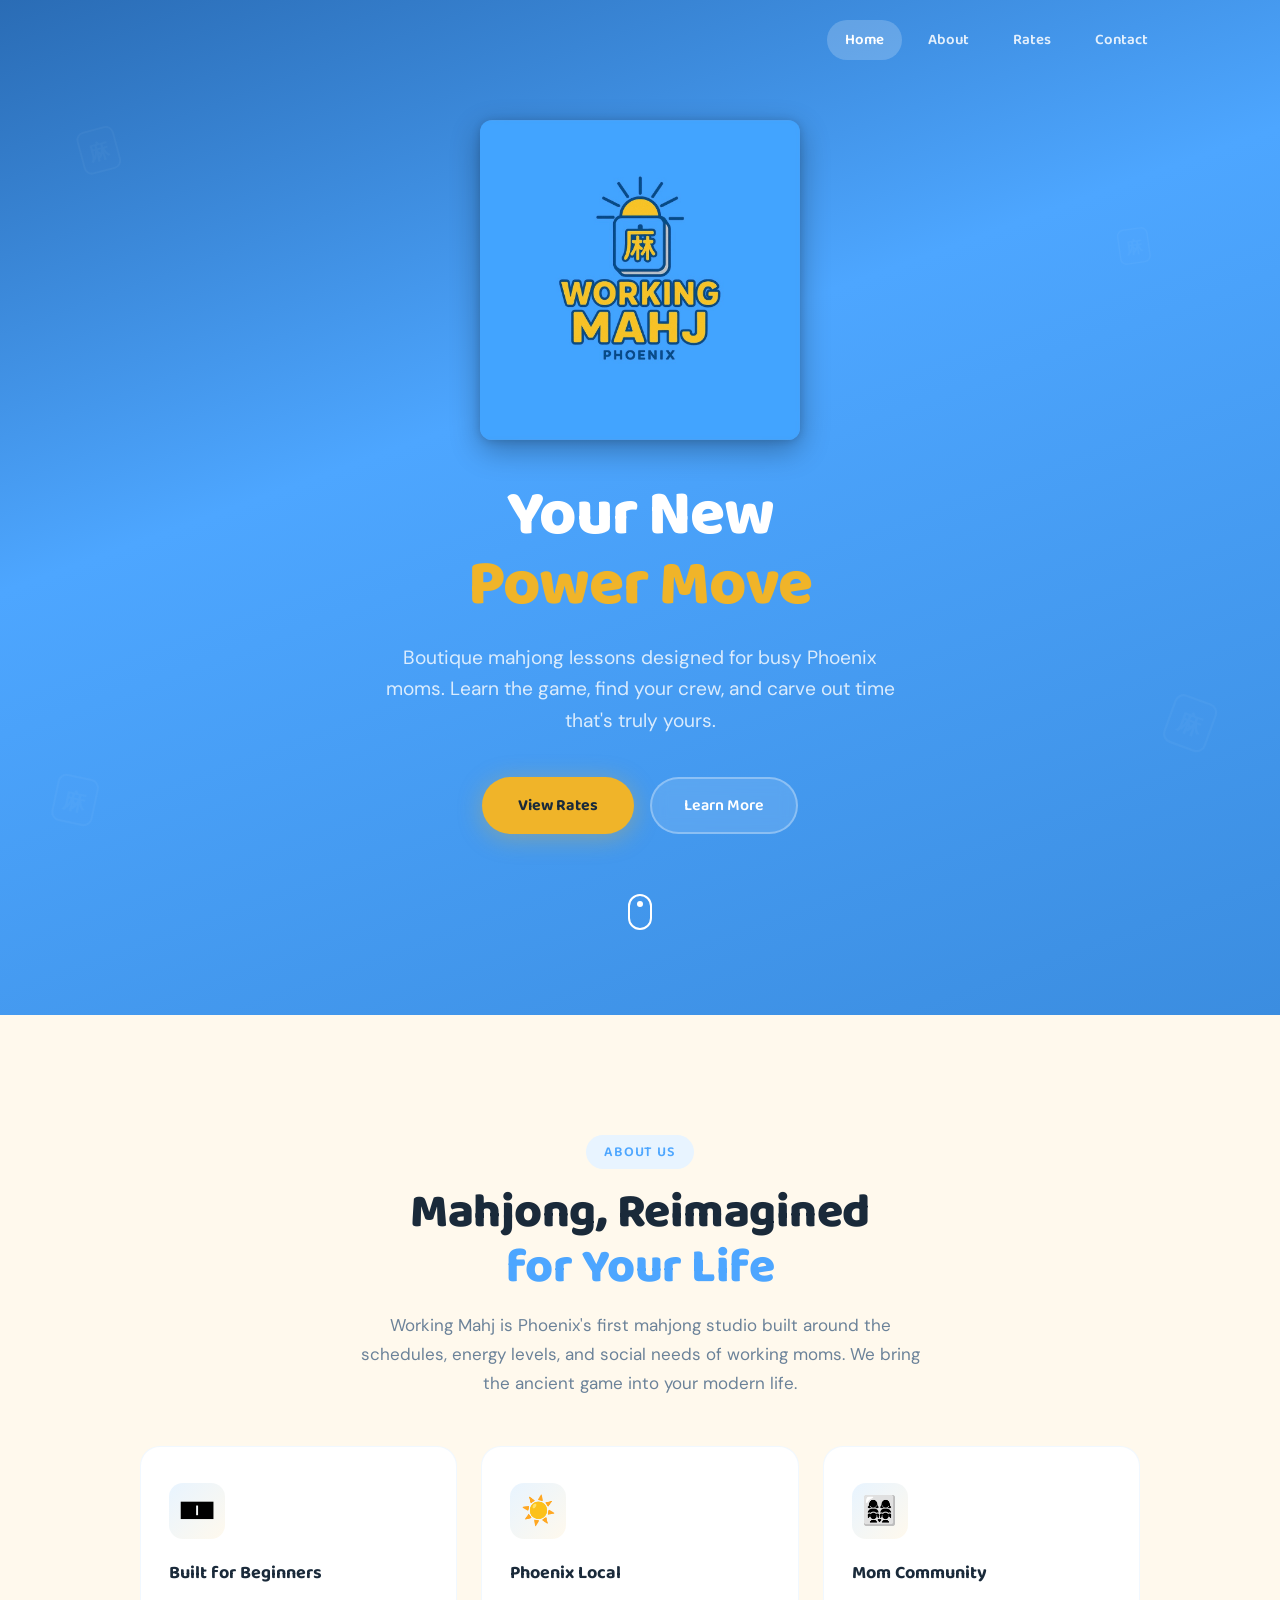
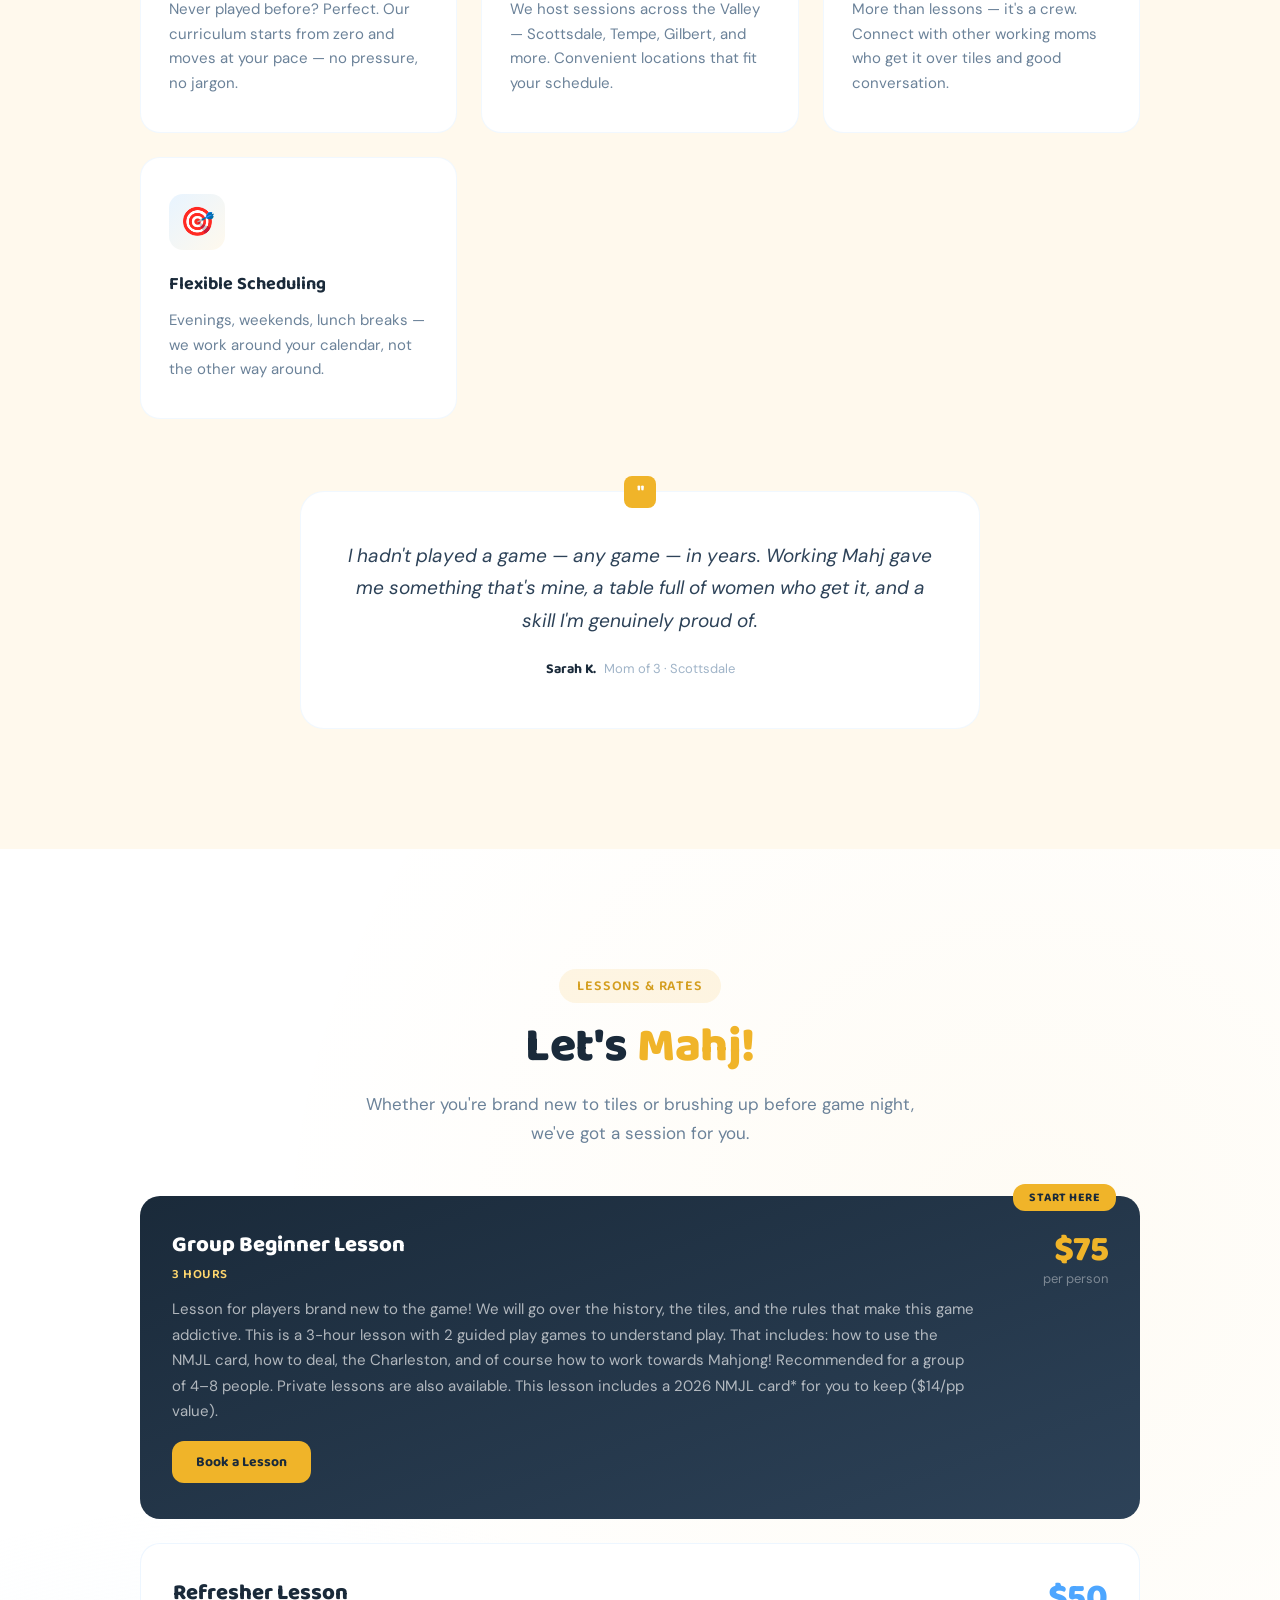
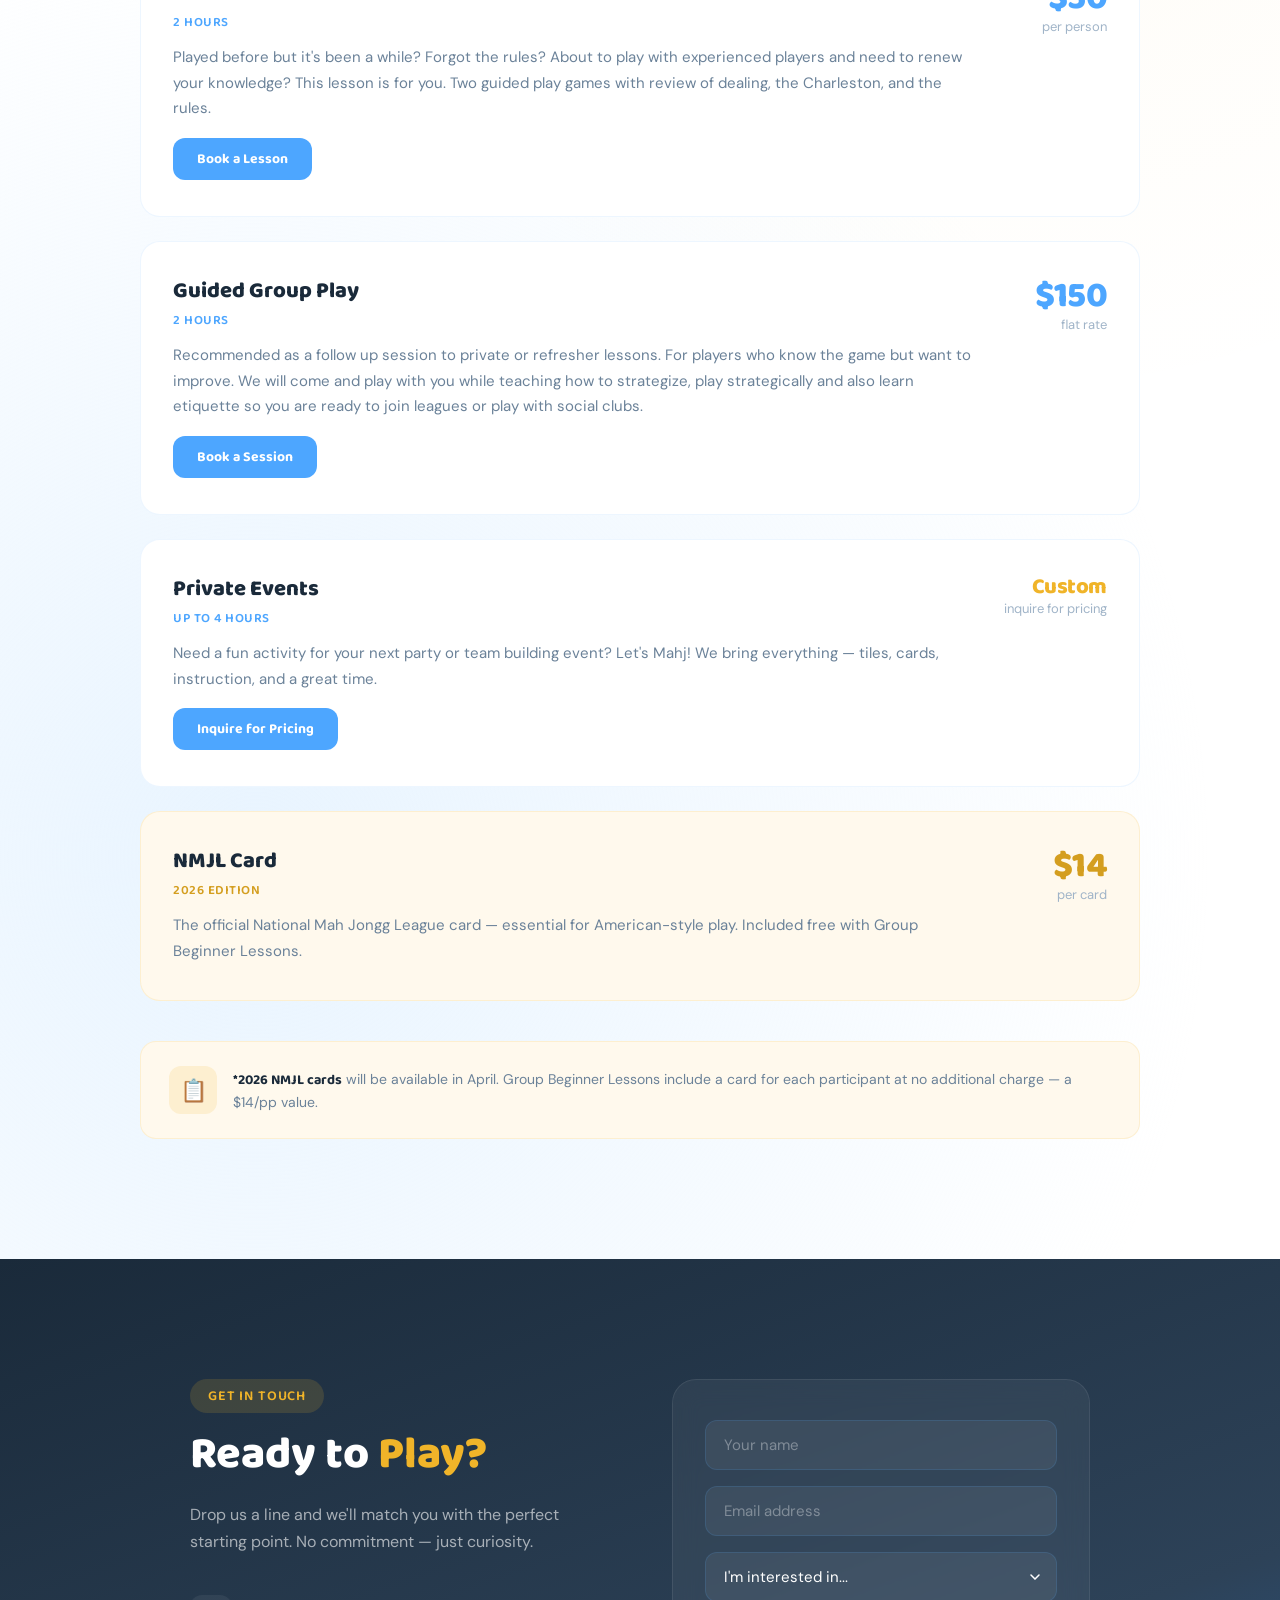
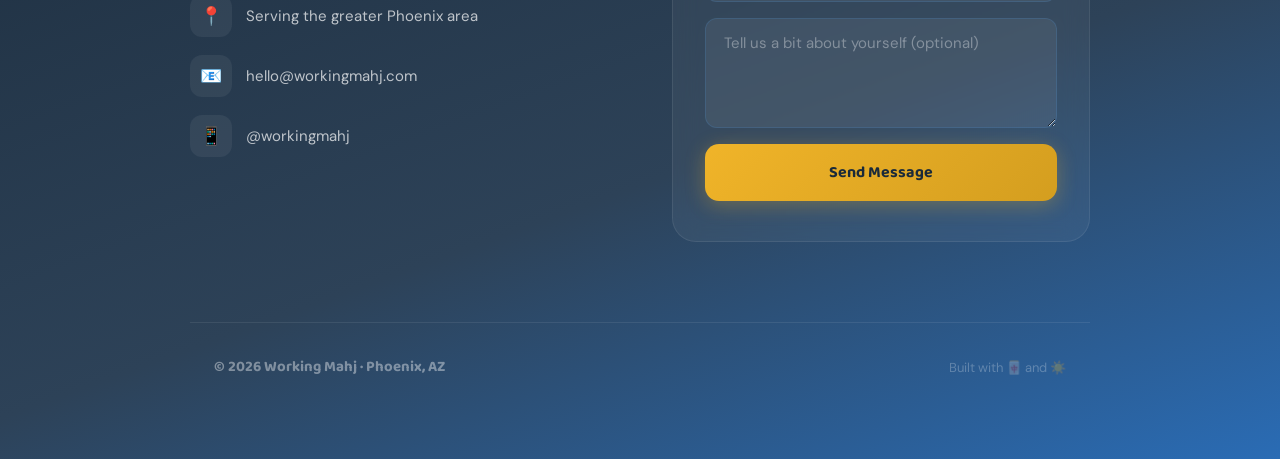
==== commit 587286c7: "refactor and fix spin" ====
--- a/working-mahj.html
+++ b/working-mahj.html
@@ -30,7 +30,7 @@
 <h1 class="hero-anim ha2">Your New<br><span>Power Move</span></h1>
 <p class="hero-sub hero-anim ha3">Boutique mahjong lessons designed for busy Phoenix moms. Learn the game, find your crew, and carve out time that's truly yours.</p>
 <div class="hero-buttons hero-anim ha4">
-<a href="#rates" class="btn-gold">View Lessons</a>
+<a href="#rates" class="btn-gold">View Rates</a>
 <a href="#about" class="btn-ghost">Learn More</a>
 </div>
 <div class="scroll-indicator hero-anim" style="transition-delay:1s">
@@ -160,16 +160,6 @@
 </div>
 </section>
 
-<script>
-var nav=document.getElementById('mainNav');
-window.addEventListener('scroll',function(){if(window.scrollY>40){nav.classList.add('scrolled')}else{nav.classList.remove('scrolled')}});
-var sections=['hero','about','rates','contact'];
-var navLinks=document.querySelectorAll('.nav-link');
-var sO=new IntersectionObserver(function(entries){entries.forEach(function(entry){if(entry.isIntersecting){navLinks.forEach(function(l){l.classList.remove('active')});var a=document.querySelector('.nav-link[data-section="'+entry.target.id+'"]');if(a)a.classList.add('active')}})},{threshold:0.3});
-sections.forEach(function(id){var el=document.getElementById(id);if(el)sO.observe(el)});
-setTimeout(function(){document.querySelectorAll('.hero-anim').forEach(function(el){el.classList.add('show')})},100);
-var fO=new IntersectionObserver(function(entries){entries.forEach(function(entry){if(entry.isIntersecting)entry.target.classList.add('visible')})},{threshold:0.1});
-document.querySelectorAll('.fade-up').forEach(function(el){fO.observe(el)});
-</script>
+<script src="script.js"></script>
 </body>
 </html>
--- a/styles.css
+++ b/styles.css
@@ -17,8 +17,11 @@
 .nav.scrolled .nav-link.active{background:var(--blue);color:var(--white)}
 @media(max-width:600px){.nav-links{gap:2px}.nav-link{padding:6px 10px;font-size:13px}.nav-logo img{height:36px}}
 .hero{min-height:100vh;position:relative;overflow:hidden;background:linear-gradient(160deg,var(--blue-deep) 0%,var(--blue) 40%,var(--blue-dark) 100%);display:flex;align-items:center;justify-content:center}
-.hero-content{text-align:center;max-width:740px;padding:120px 24px 80px;position:relative;z-index:2}
-.hero-logo-img{width:clamp(200px,40vw,320px);height:auto;margin-bottom:36px;filter:drop-shadow(0 8px 32px rgba(0,0,0,.15));border-radius:12px}
+.hero-content{text-align:center;max-width:740px;padding:120px 24px 80px;position:relative;z-index:2;perspective:1000px}
+@keyframes spin{from{transform:rotateY(0deg)}to{transform:rotateY(360deg)}}
+.hero-logo-img{width:clamp(200px,40vw,320px);height:auto;margin-bottom:36px;border-radius:12px;transform-style:preserve-3d;cursor:pointer;box-shadow:0 10px 30px rgba(0,0,0,.3),0 1px 8px rgba(0,0,0,.15);transition:box-shadow .3s ease}
+.hero-logo-img.spinning{animation:spin .6s ease-in-out}
+.hero-logo-img:hover{box-shadow:0 15px 40px rgba(0,0,0,.4),0 2px 12px rgba(0,0,0,.2)}
 .hero h1{font-family:'Baloo 2',cursive;font-weight:800;font-size:clamp(2.4rem,6vw,4rem);line-height:1.1;color:var(--white);margin:0 0 8px;letter-spacing:-.02em}
 .hero h1 span{color:var(--gold)}
 .hero-sub{font-size:clamp(1rem,2.2vw,1.2rem);color:rgba(255,255,255,.8);line-height:1.65;max-width:520px;margin:20px auto 40px;font-weight:400}
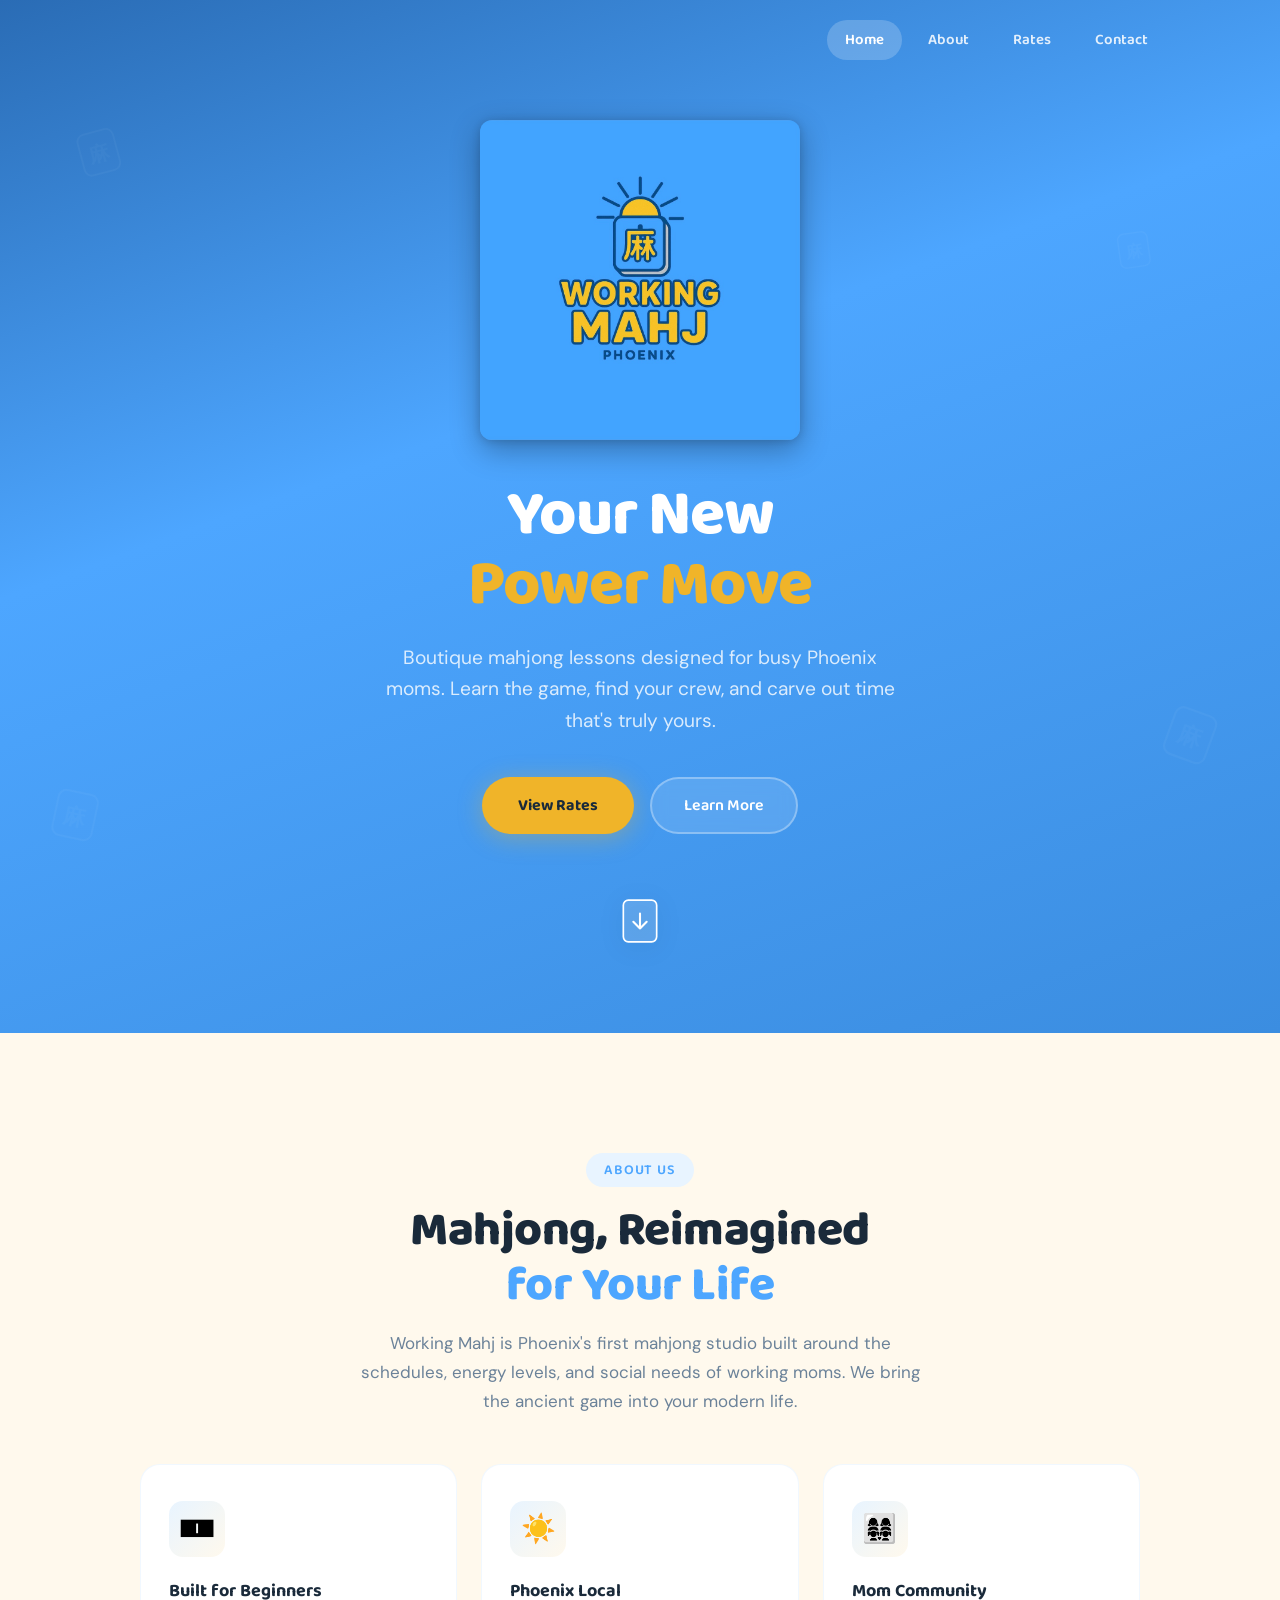
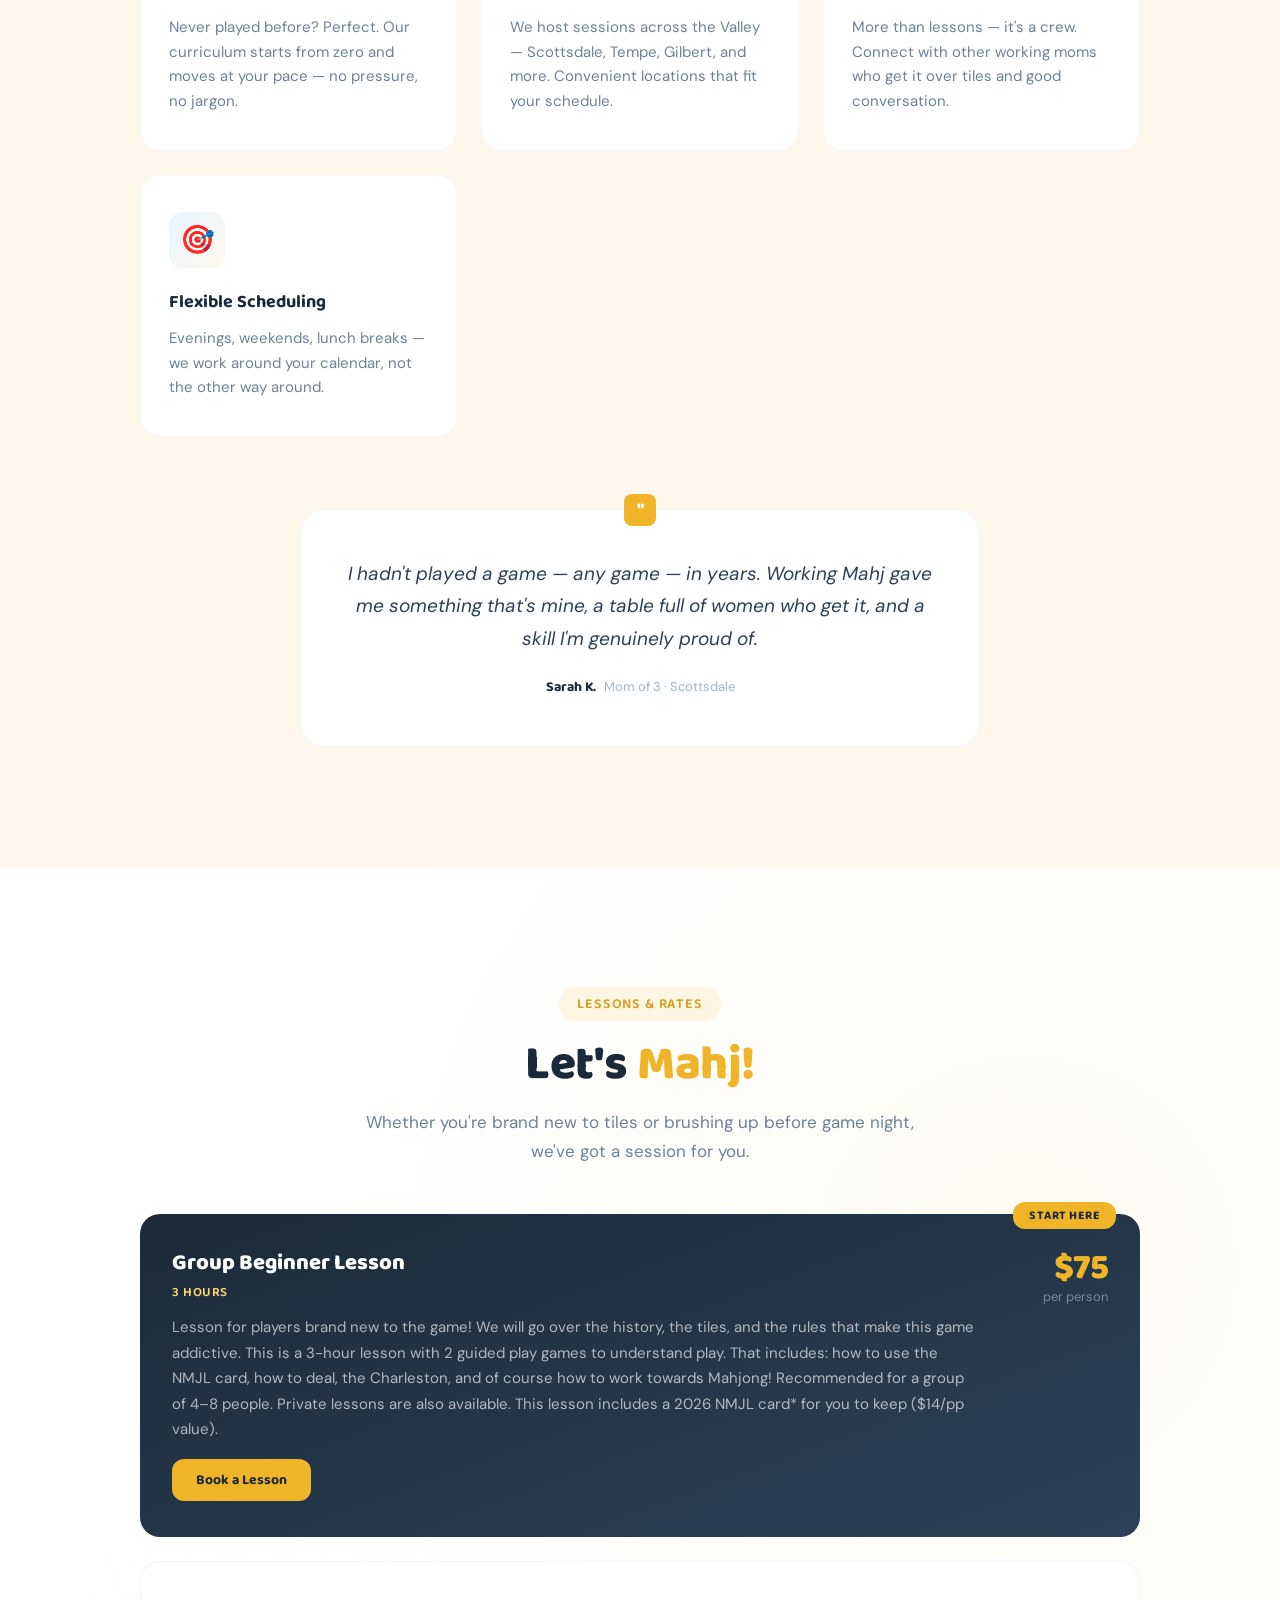
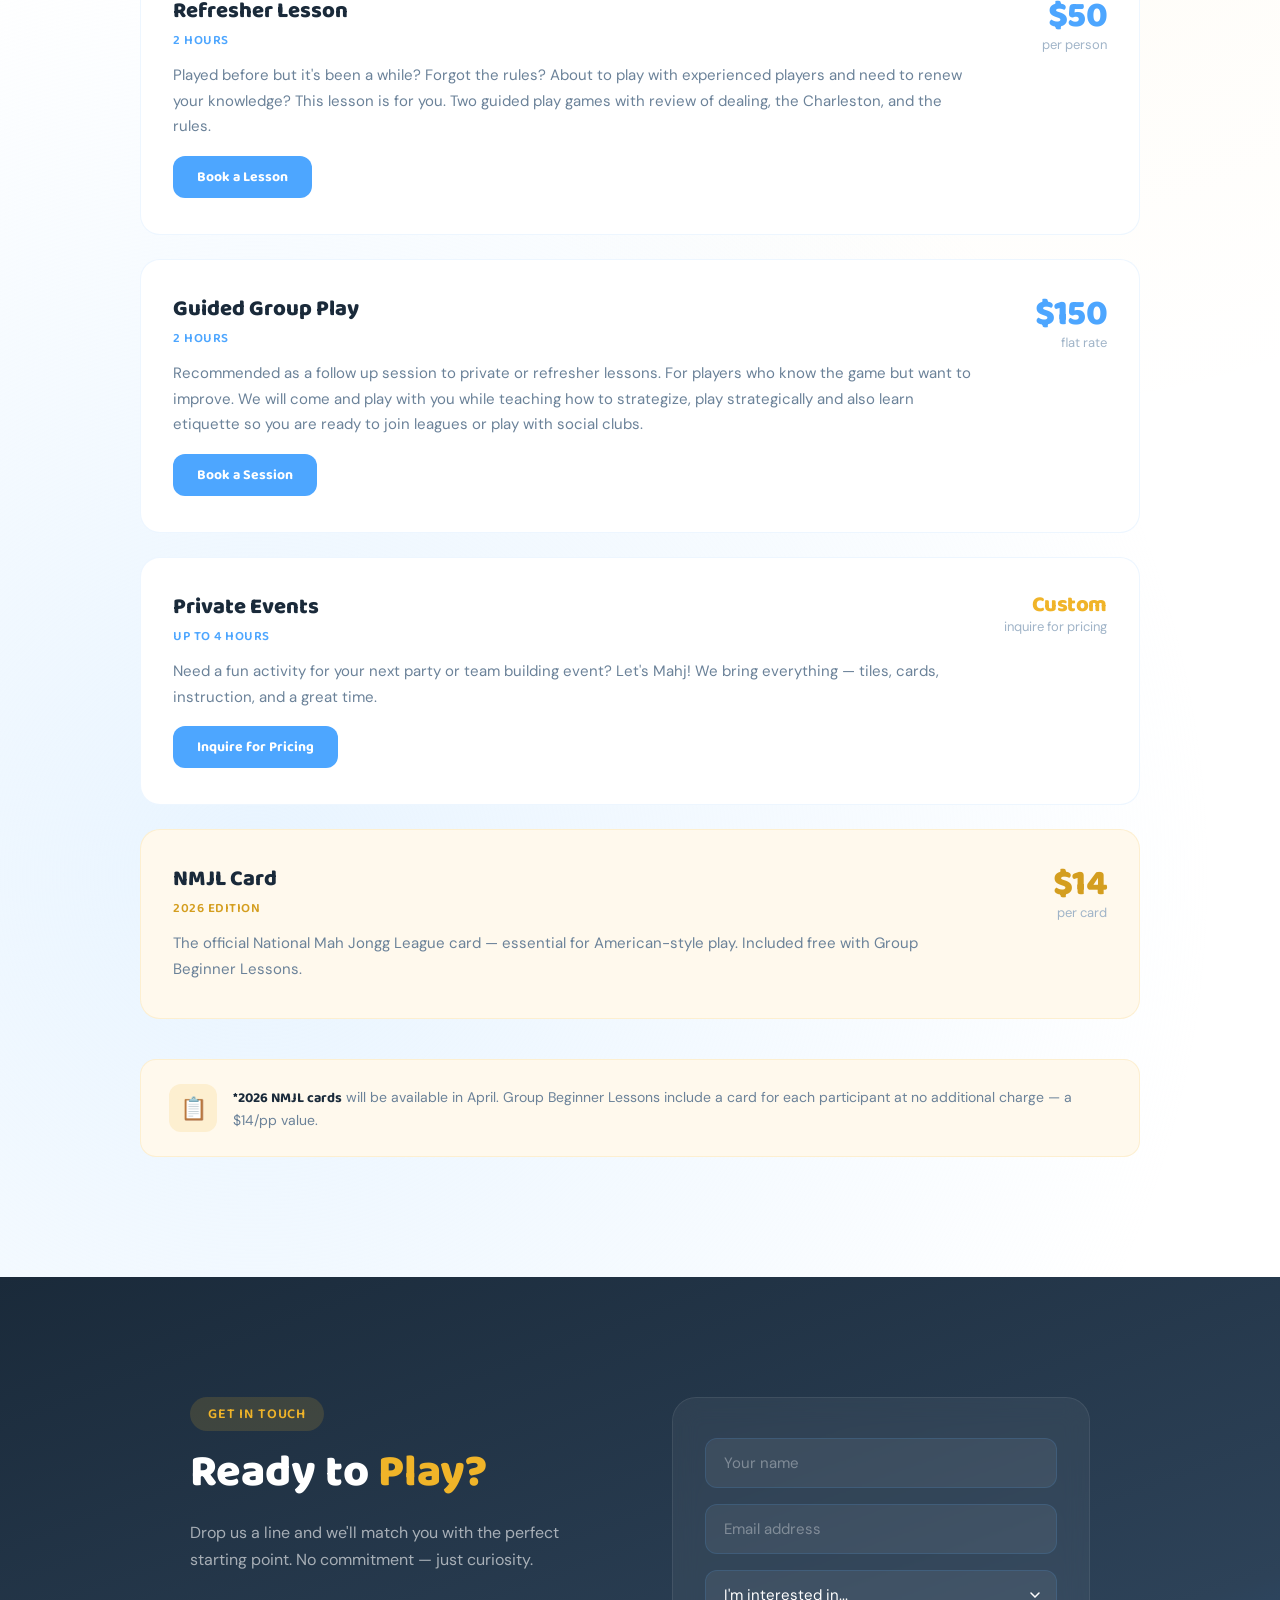
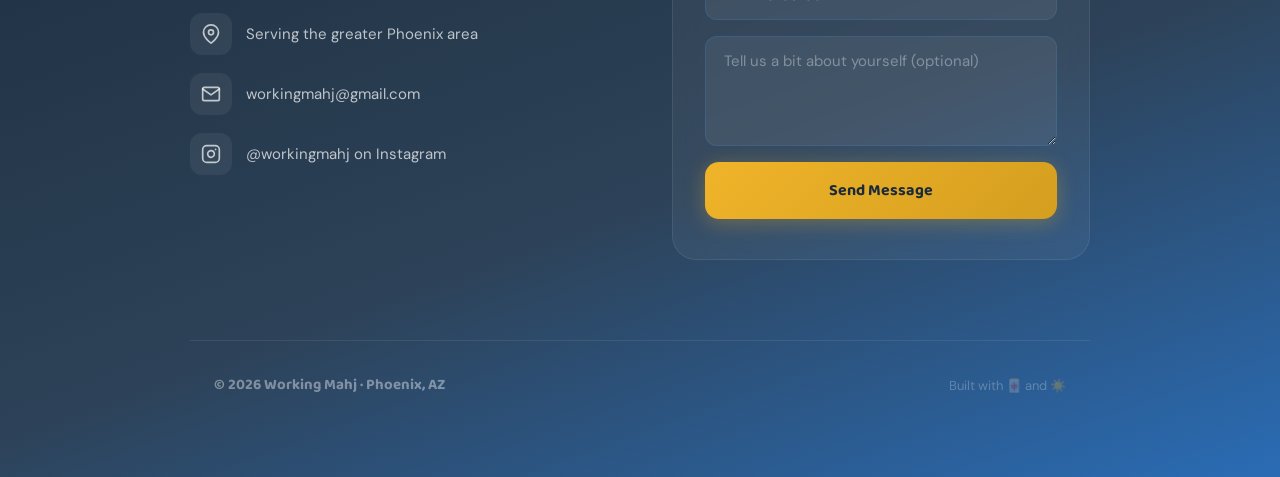
==== commit f0a03c9d: "- create todo - create claude file - more work on site contents" ====
--- a/working-mahj.html
+++ b/working-mahj.html
@@ -33,8 +33,11 @@
 <a href="#rates" class="btn-gold">View Rates</a>
 <a href="#about" class="btn-ghost">Learn More</a>
 </div>
-<div class="scroll-indicator hero-anim" style="transition-delay:1s">
-<svg width="24" height="36" viewBox="0 0 24 36" fill="none"><rect x="1" y="1" width="22" height="34" rx="11" stroke="white" stroke-width="2"/><circle class="scroll-dot" cx="12" cy="10" r="3" fill="white"/></svg>
+<div class="scroll-indicator hero-anim" data-next-section="about" style="transition-delay:1s">
+<svg width="40" height="54" viewBox="0 0 48 58" fill="none">
+<rect x="4" y="4" width="40" height="50" rx="6" fill="rgba(255,255,255,0.15)" stroke="white" stroke-width="2"/>
+<path class="scroll-arrow" d="M24 20 L24 38 M16 30 L24 38 L32 30" stroke="white" stroke-width="2.5" stroke-linecap="round" stroke-linejoin="round" fill="none"/>
+</svg>
 </div>
 </div>
 </section>
@@ -132,15 +135,18 @@
 <div class="section-tag tag-gold-dark">Get In Touch</div>
 <h2 class="contact-title">Ready to <span>Play?</span></h2>
 <p class="contact-desc">Drop us a line and we'll match you with the perfect starting point. No commitment — just curiosity.</p>
-<div class="contact-item fade-up d2"><div class="contact-icon">📍</div><span class="contact-label">Serving the greater Phoenix area</span></div>
-<div class="contact-item fade-up d3"><div class="contact-icon">📧</div><span class="contact-label">hello@workingmahj.com</span></div>
-<div class="contact-item fade-up d4"><div class="contact-icon">📱</div><span class="contact-label">@workingmahj</span></div>
+<div class="contact-item fade-up d2"><div class="contact-icon"><svg width="20" height="20" viewBox="0 0 24 24" fill="none" stroke="currentColor" stroke-width="2" stroke-linecap="round" stroke-linejoin="round"><path d="M21 10c0 7-9 13-9 13s-9-6-9-13a9 9 0 0 1 18 0z"/><circle cx="12" cy="10" r="3"/></svg></div><span class="contact-label">Serving the greater Phoenix area</span></div>
+<div class="contact-item fade-up d3"><div class="contact-icon"><svg width="20" height="20" viewBox="0 0 24 24" fill="none" stroke="currentColor" stroke-width="2" stroke-linecap="round" stroke-linejoin="round"><path d="M4 4h16c1.1 0 2 .9 2 2v12c0 1.1-.9 2-2 2H4c-1.1 0-2-.9-2-2V6c0-1.1.9-2 2-2z"/><polyline points="22,6 12,13 2,6"/></svg></div><a href="#contactForm" class="contact-label contact-link" id="emailFocusLink">workingmahj@gmail.com</a></div>
+<div class="contact-item fade-up d4"><div class="contact-icon"><svg width="20" height="20" viewBox="0 0 24 24" fill="none" stroke="currentColor" stroke-width="2" stroke-linecap="round" stroke-linejoin="round"><rect x="2" y="2" width="20" height="20" rx="5" ry="5"/><path d="M16 11.37A4 4 0 1 1 12.63 8 4 4 0 0 1 16 11.37z"/><line x1="17.5" y1="6.5" x2="17.51" y2="6.5"/></svg></div><a href="https://instagram.com/workingmahj" target="_blank" rel="noopener noreferrer" class="contact-label contact-link">@workingmahj on Instagram</a></div>
 </div>
 <div class="contact-form fade-up d2">
-<div class="form-fields">
-<input type="text" class="form-input" placeholder="Your name" />
-<input type="email" class="form-input" placeholder="Email address" />
-<select class="form-input">
+<form id="contactForm" class="form-fields" action="https://api.web3forms.com/submit" method="POST">
+<input type="hidden" name="access_key" value="YOUR_ACCESS_KEY_HERE">
+<input type="hidden" name="subject" value="New inquiry from Working Mahj website">
+<input type="hidden" name="from_name" value="Working Mahj Contact Form">
+<input type="text" name="name" class="form-input" placeholder="Your name" required />
+<input type="email" name="email" class="form-input" placeholder="Email address" required />
+<select name="interest" class="form-input" required>
 <option value="" disabled selected>I'm interested in...</option>
 <option value="beginner">Group Beginner Lesson</option>
 <option value="refresher">Refresher Lesson</option>
@@ -149,9 +155,10 @@
 <option value="card">NMJL Card</option>
 <option value="other">Just curious!</option>
 </select>
-<textarea class="form-input" placeholder="Tell us a bit about yourself (optional)" rows="4"></textarea>
-<button class="btn-submit">Send Message</button>
-</div>
+<textarea name="message" class="form-input" placeholder="Tell us a bit about yourself (optional)" rows="4"></textarea>
+<button type="submit" class="btn-submit">Send Message</button>
+<div class="form-status" id="formStatus"></div>
+</form>
 </div>
 </div>
 <div class="footer">
@@ -160,6 +167,12 @@
 </div>
 </section>
 
+<button class="scroll-to-top" id="scrollToTop" aria-label="Scroll to top">
+<svg width="24" height="24" viewBox="0 0 24 24" fill="none">
+<path d="M12 19V5M5 12L12 5L19 12" stroke="currentColor" stroke-width="2.5" stroke-linecap="round" stroke-linejoin="round"/>
+</svg>
+</button>
+
 <script src="script.js"></script>
 </body>
 </html>
--- a/styles.css
+++ b/styles.css
@@ -30,10 +30,17 @@
 .btn-gold:hover{transform:translateY(-2px);box-shadow:0 8px 32px rgba(240,180,41,.45)}
 .btn-ghost{background:rgba(255,255,255,.12);color:var(--white);border:2px solid rgba(255,255,255,.3);border-radius:50px;padding:14px 32px;font-family:'Baloo 2',cursive;font-weight:600;font-size:16px;cursor:pointer;transition:all .3s;backdrop-filter:blur(8px);text-decoration:none}
 .btn-ghost:hover{background:rgba(255,255,255,.2)}
-.scroll-indicator{margin-top:60px;opacity:.5;animation:float 2.5s ease-in-out infinite}
+.scroll-indicator{margin-top:60px;opacity:.6;animation:float 2.5s ease-in-out infinite;cursor:pointer;transition:all .3s ease;filter:drop-shadow(0 4px 12px rgba(0,0,0,0.15))}
+.scroll-indicator:hover{opacity:1;transform:scale(1.05)}
 @keyframes float{0%,100%{transform:translateY(0)}50%{transform:translateY(8px)}}
-@keyframes scrollDot{0%,100%{transform:translateY(0);opacity:1}50%{transform:translateY(12px);opacity:.3}}
-.scroll-dot{animation:scrollDot 2s ease-in-out infinite}
+@keyframes scrollArrow{0%,100%{transform:translateY(0);opacity:.6}50%{transform:translateY(6px);opacity:1}}
+.scroll-arrow{animation:scrollArrow 2s ease-in-out infinite}
+@keyframes pulse{0%,100%{transform:scale(1)}50%{transform:scale(1.08)}}
+.scroll-indicator.pulse{animation:float 2.5s ease-in-out infinite,pulse 3s ease-in-out infinite}
+.scroll-indicator.hidden{opacity:0;pointer-events:none}
+.scroll-to-top{position:fixed;bottom:30px;right:30px;width:50px;height:50px;border-radius:50%;background:var(--gold);color:var(--dark);border:none;cursor:pointer;display:flex;align-items:center;justify-content:center;box-shadow:0 4px 20px rgba(240,180,41,.4);transition:all .3s ease;opacity:0;transform:translateY(20px);pointer-events:none;z-index:999}
+.scroll-to-top.visible{opacity:1;transform:translateY(0);pointer-events:auto}
+.scroll-to-top:hover{transform:translateY(-4px);box-shadow:0 8px 28px rgba(240,180,41,.5)}
 .float-tile{position:absolute;opacity:.07;pointer-events:none}
 .float-tile svg rect{stroke:rgba(255,255,255,.5);fill:rgba(255,255,255,.08)}
 .float-tile svg text{fill:rgba(255,255,255,.4)}
@@ -100,7 +107,11 @@
 .contact-desc{font-size:16px;color:rgba(255,255,255,.6);line-height:1.7;margin-bottom:40px}
 .contact-item{display:flex;align-items:center;gap:14px;margin-bottom:18px}
 .contact-icon{width:42px;height:42px;border-radius:12px;background:rgba(255,255,255,.06);display:flex;align-items:center;justify-content:center;font-size:18px}
+.contact-icon svg{color:rgba(255,255,255,.7);transition:color .3s ease}
+.contact-item:hover .contact-icon svg{color:var(--gold)}
 .contact-label{font-size:15px;color:rgba(255,255,255,.7)}
+.contact-link{text-decoration:none;color:rgba(255,255,255,.7);transition:color .3s ease}
+.contact-link:hover{color:var(--gold)}
 .contact-form{background:rgba(255,255,255,.05);border-radius:24px;padding:40px 32px;border:1px solid rgba(255,255,255,.08);backdrop-filter:blur(12px)}
 .form-fields{display:flex;flex-direction:column;gap:16px}
 .form-input{width:100%;padding:14px 18px;border-radius:12px;border:1.5px solid rgba(77,166,255,.15);background:rgba(255,255,255,.06);color:var(--white);font-family:'DM Sans',sans-serif;font-size:15px;outline:none;transition:border-color .3s}
@@ -111,6 +122,9 @@
 textarea.form-input{resize:vertical;min-height:100px}
 .btn-submit{width:100%;padding:16px;border-radius:14px;border:none;background:linear-gradient(135deg,var(--gold),var(--gold-dark));color:var(--dark);font-family:'Baloo 2',cursive;font-weight:700;font-size:16px;cursor:pointer;transition:all .3s;box-shadow:0 4px 20px rgba(240,180,41,.3)}
 .btn-submit:hover{transform:translateY(-1px);box-shadow:0 8px 28px rgba(240,180,41,.4)}
+.form-status{margin-top:16px;padding:12px;border-radius:8px;font-size:14px;text-align:center;display:none}
+.form-status.success{display:block;background:rgba(76,175,80,.1);border:1px solid rgba(76,175,80,.3);color:#4caf50}
+.form-status.error{display:block;background:rgba(244,67,54,.1);border:1px solid rgba(244,67,54,.3);color:#f44336}
 .footer{max-width:900px;margin:80px auto 0;padding:32px 24px 0;border-top:1px solid rgba(255,255,255,.08);display:flex;justify-content:space-between;align-items:center;flex-wrap:wrap;gap:16px}
 .footer-left{font-family:'Baloo 2',cursive;font-weight:700;font-size:15px;color:rgba(255,255,255,.4)}
 .footer-right{font-size:13px;color:rgba(255,255,255,.25)}
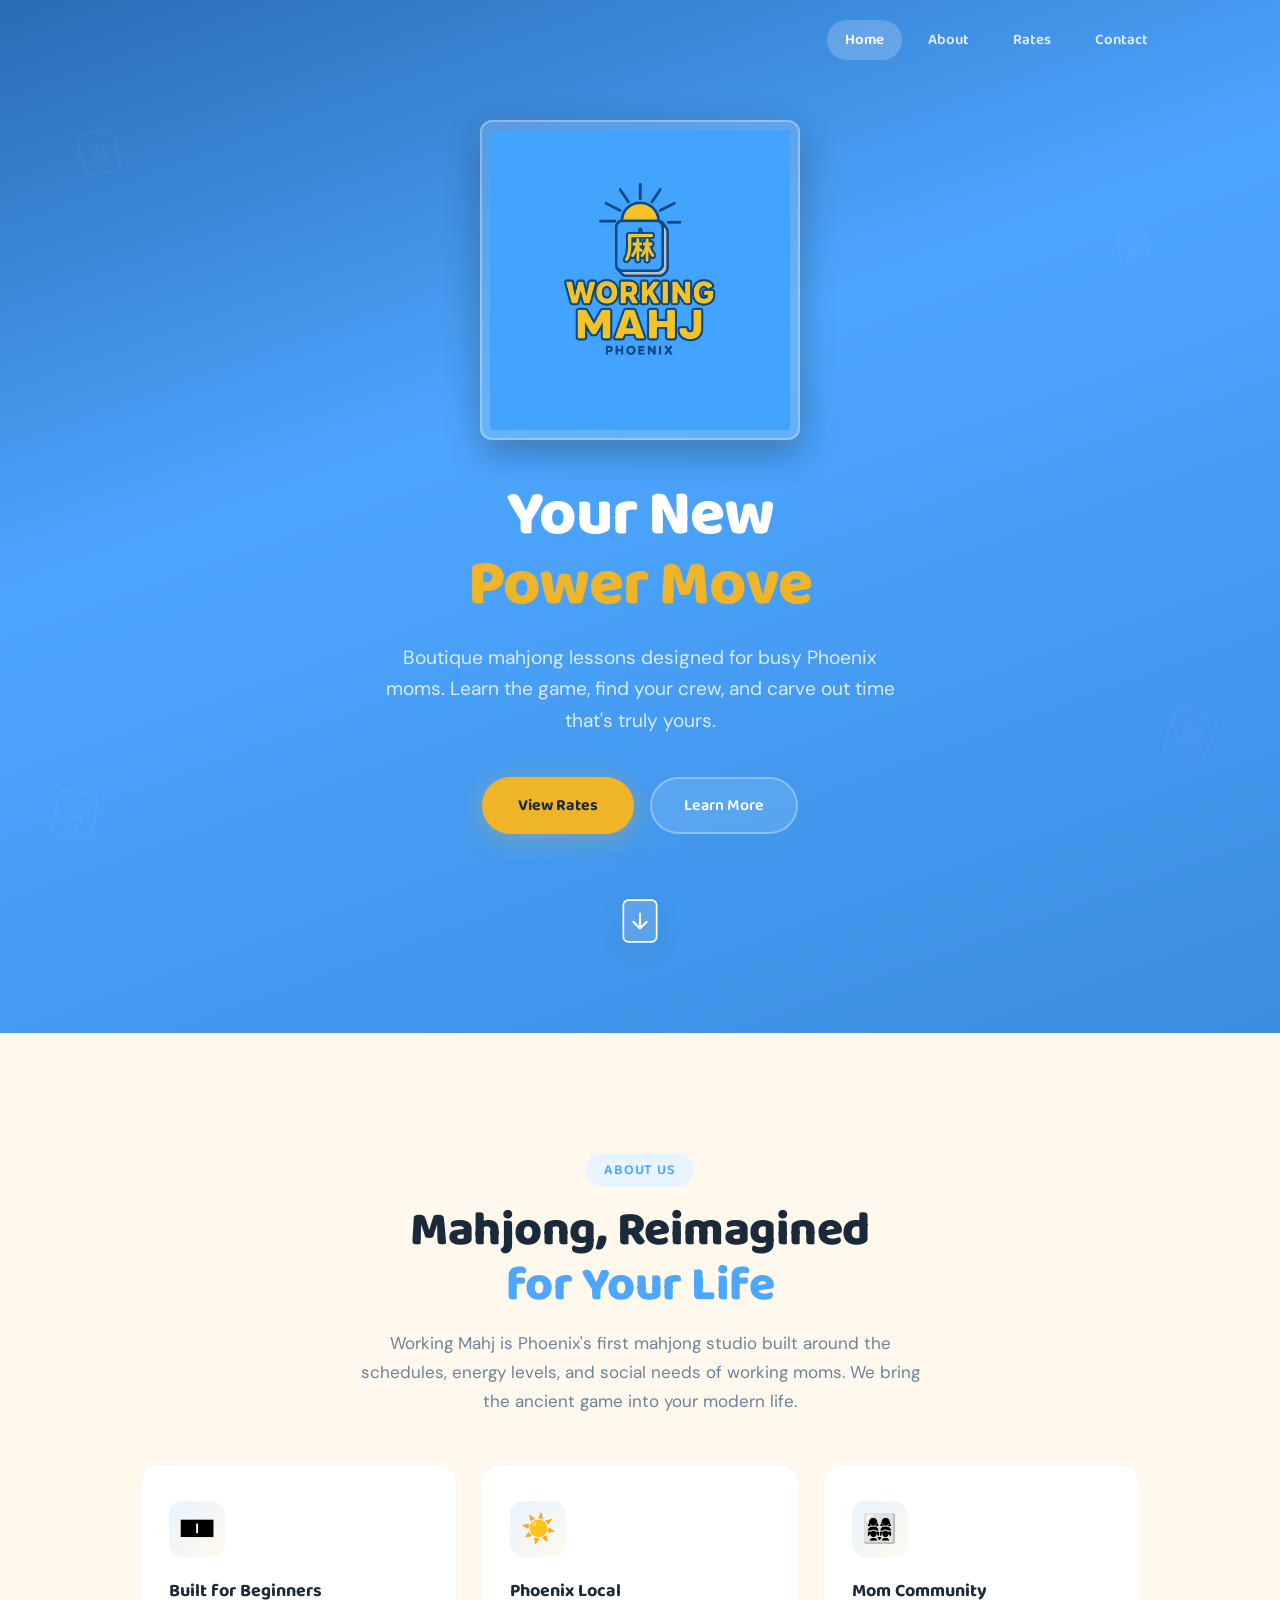
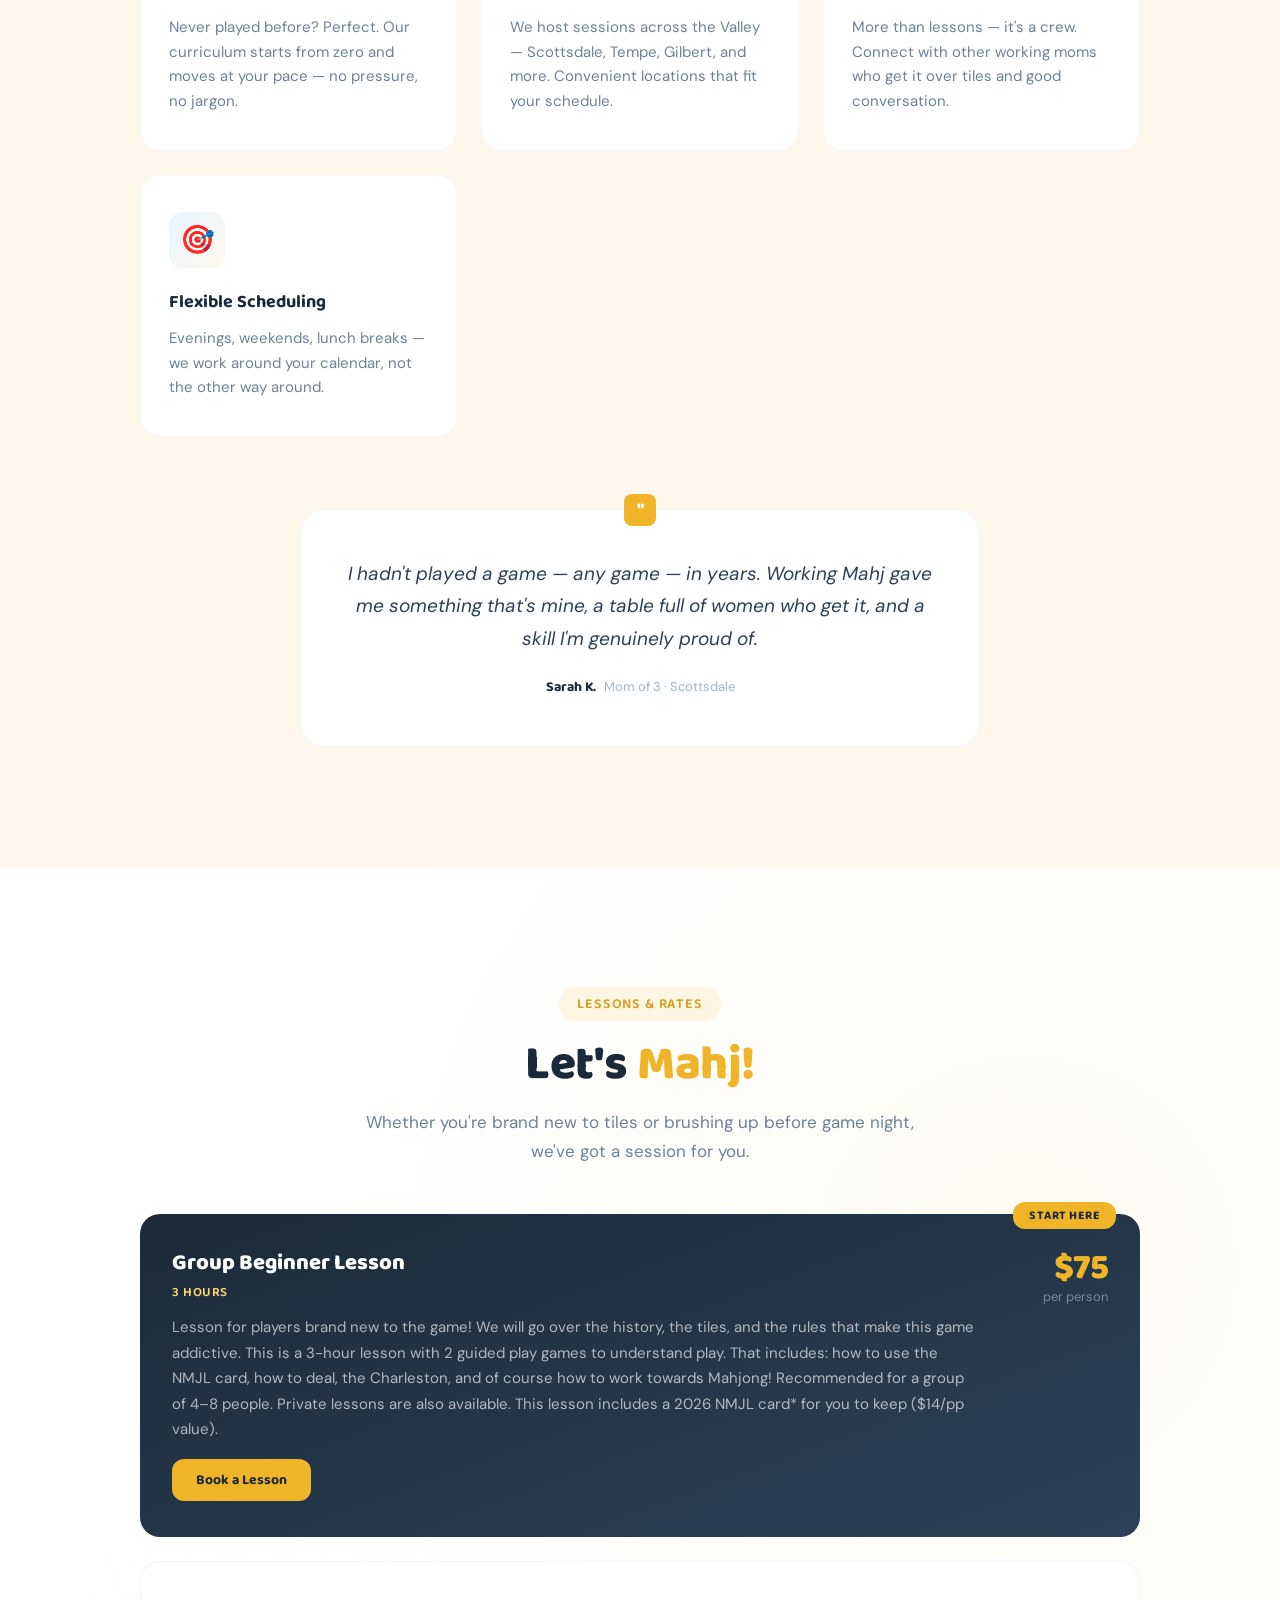
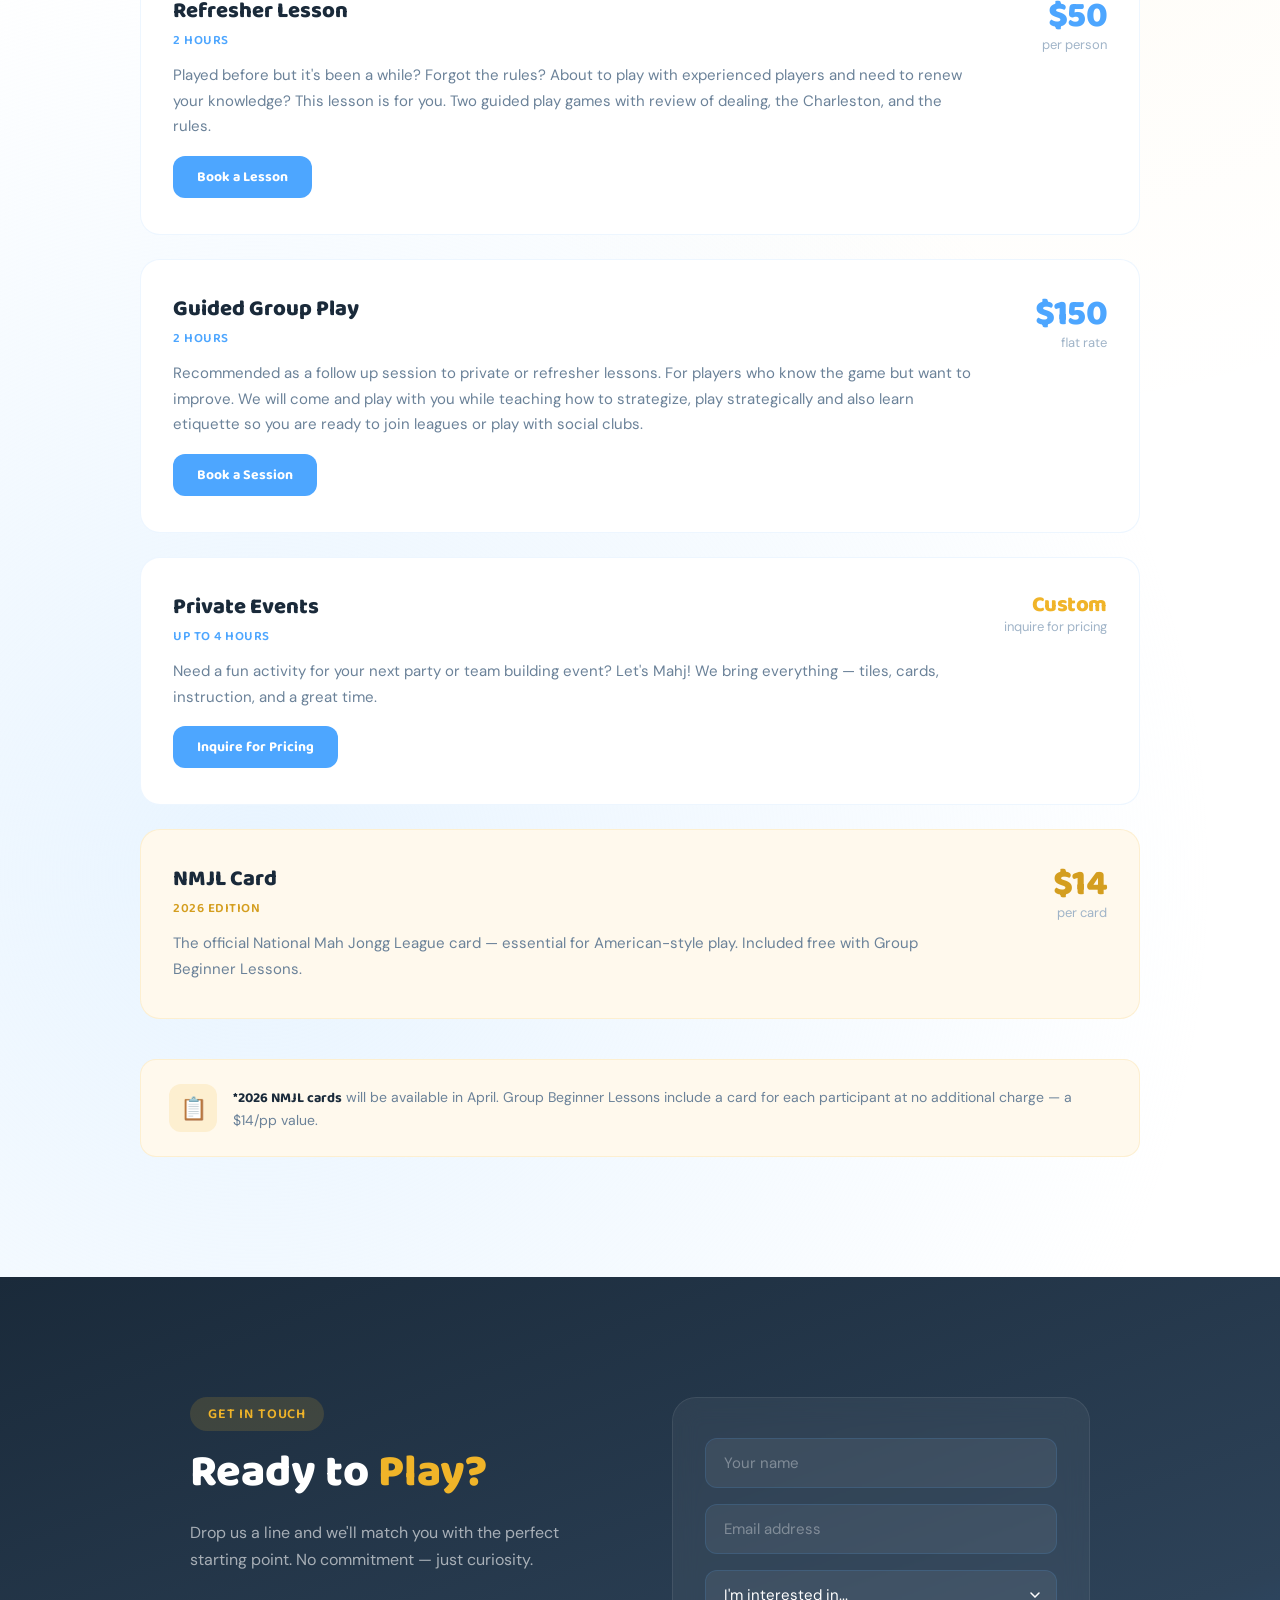
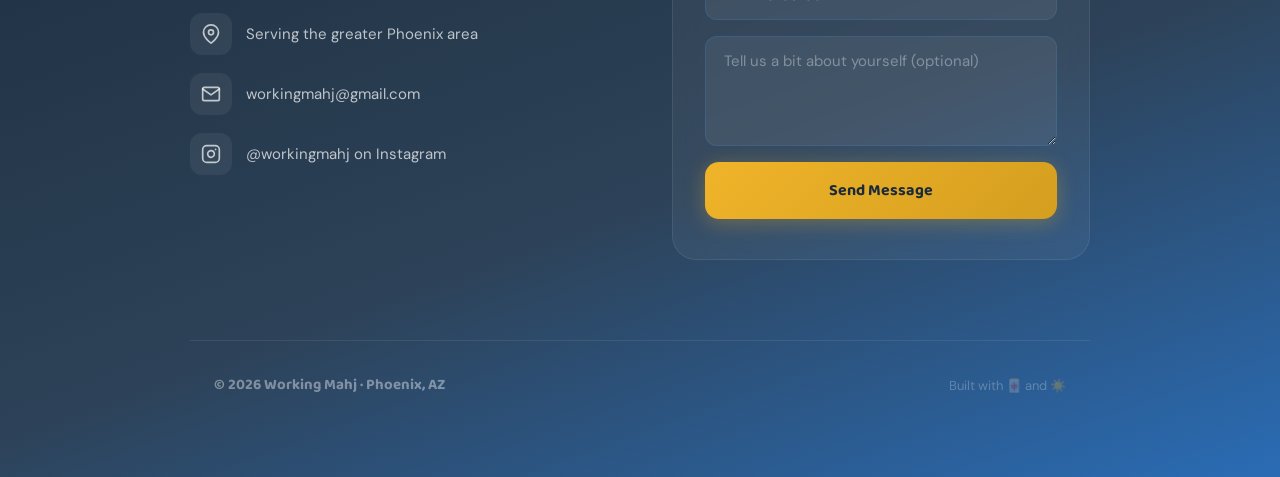
==== commit 26c912f4: "frosted glass effect for the icon" ====
--- a/working-mahj.html
+++ b/working-mahj.html
@@ -26,7 +26,7 @@
 <div class="float-tile" style="top:22%;right:10%;transform:rotate(-8deg)"><svg width="36" height="43" viewBox="0 0 48 58"><rect x="4" y="8" width="40" height="46" rx="8" stroke-width="2"/><text x="24" y="40" text-anchor="middle" font-size="22" font-weight="bold">&#40635;</text></svg></div>
 <div class="float-tile" style="bottom:18%;left:4%;transform:rotate(12deg)"><svg width="48" height="58" viewBox="0 0 48 58"><rect x="4" y="8" width="40" height="46" rx="8" stroke-width="2"/><text x="24" y="40" text-anchor="middle" font-size="22" font-weight="bold">&#40635;</text></svg></div>
 <div class="hero-content">
-<img src="logo.jpg" class="hero-logo-img hero-anim ha1" alt="Working Mahj Logo" />
+<img src="logo.jpg" class="hero-logo-img hero-anim ha1 option3" alt="Working Mahj Logo" />
 <h1 class="hero-anim ha2">Your New<br><span>Power Move</span></h1>
 <p class="hero-sub hero-anim ha3">Boutique mahjong lessons designed for busy Phoenix moms. Learn the game, find your crew, and carve out time that's truly yours.</p>
 <div class="hero-buttons hero-anim ha4">
--- a/styles.css
+++ b/styles.css
@@ -19,9 +19,14 @@
 .hero{min-height:100vh;position:relative;overflow:hidden;background:linear-gradient(160deg,var(--blue-deep) 0%,var(--blue) 40%,var(--blue-dark) 100%);display:flex;align-items:center;justify-content:center}
 .hero-content{text-align:center;max-width:740px;padding:120px 24px 80px;position:relative;z-index:2;perspective:1000px}
 @keyframes spin{from{transform:rotateY(0deg)}to{transform:rotateY(360deg)}}
-.hero-logo-img{width:clamp(200px,40vw,320px);height:auto;margin-bottom:36px;border-radius:12px;transform-style:preserve-3d;cursor:pointer;box-shadow:0 10px 30px rgba(0,0,0,.3),0 1px 8px rgba(0,0,0,.15);transition:box-shadow .3s ease}
+.hero-logo-img{width:clamp(200px,40vw,320px);height:auto;margin-bottom:36px;border-radius:12px;transform-style:preserve-3d;cursor:pointer;transition:all .3s ease}
 .hero-logo-img.spinning{animation:spin .6s ease-in-out}
-.hero-logo-img:hover{box-shadow:0 15px 40px rgba(0,0,0,.4),0 2px 12px rgba(0,0,0,.2)}
+.hero-logo-img.option1{border:4px solid rgba(255,255,255,.9);box-shadow:0 12px 35px rgba(0,0,0,.4),0 2px 12px rgba(0,0,0,.2),0 0 0 1px rgba(255,255,255,.1) inset}
+.hero-logo-img.option1:hover{box-shadow:0 18px 45px rgba(0,0,0,.5),0 4px 16px rgba(0,0,0,.25),0 0 0 1px rgba(255,255,255,.2) inset}
+.hero-logo-img.option2{border:6px solid var(--gold);box-shadow:0 12px 35px rgba(240,180,41,.3),0 4px 16px rgba(0,0,0,.2)}
+.hero-logo-img.option2:hover{box-shadow:0 18px 45px rgba(240,180,41,.4),0 6px 20px rgba(0,0,0,.25)}
+.hero-logo-img.option3{padding:8px;background:rgba(255,255,255,.15);backdrop-filter:blur(12px);border:2px solid rgba(255,255,255,.3);box-shadow:0 12px 35px rgba(0,0,0,.3),0 4px 16px rgba(255,255,255,.1)}
+.hero-logo-img.option3:hover{background:rgba(255,255,255,.2);box-shadow:0 18px 45px rgba(0,0,0,.4),0 6px 20px rgba(255,255,255,.15)}
 .hero h1{font-family:'Baloo 2',cursive;font-weight:800;font-size:clamp(2.4rem,6vw,4rem);line-height:1.1;color:var(--white);margin:0 0 8px;letter-spacing:-.02em}
 .hero h1 span{color:var(--gold)}
 .hero-sub{font-size:clamp(1rem,2.2vw,1.2rem);color:rgba(255,255,255,.8);line-height:1.65;max-width:520px;margin:20px auto 40px;font-weight:400}
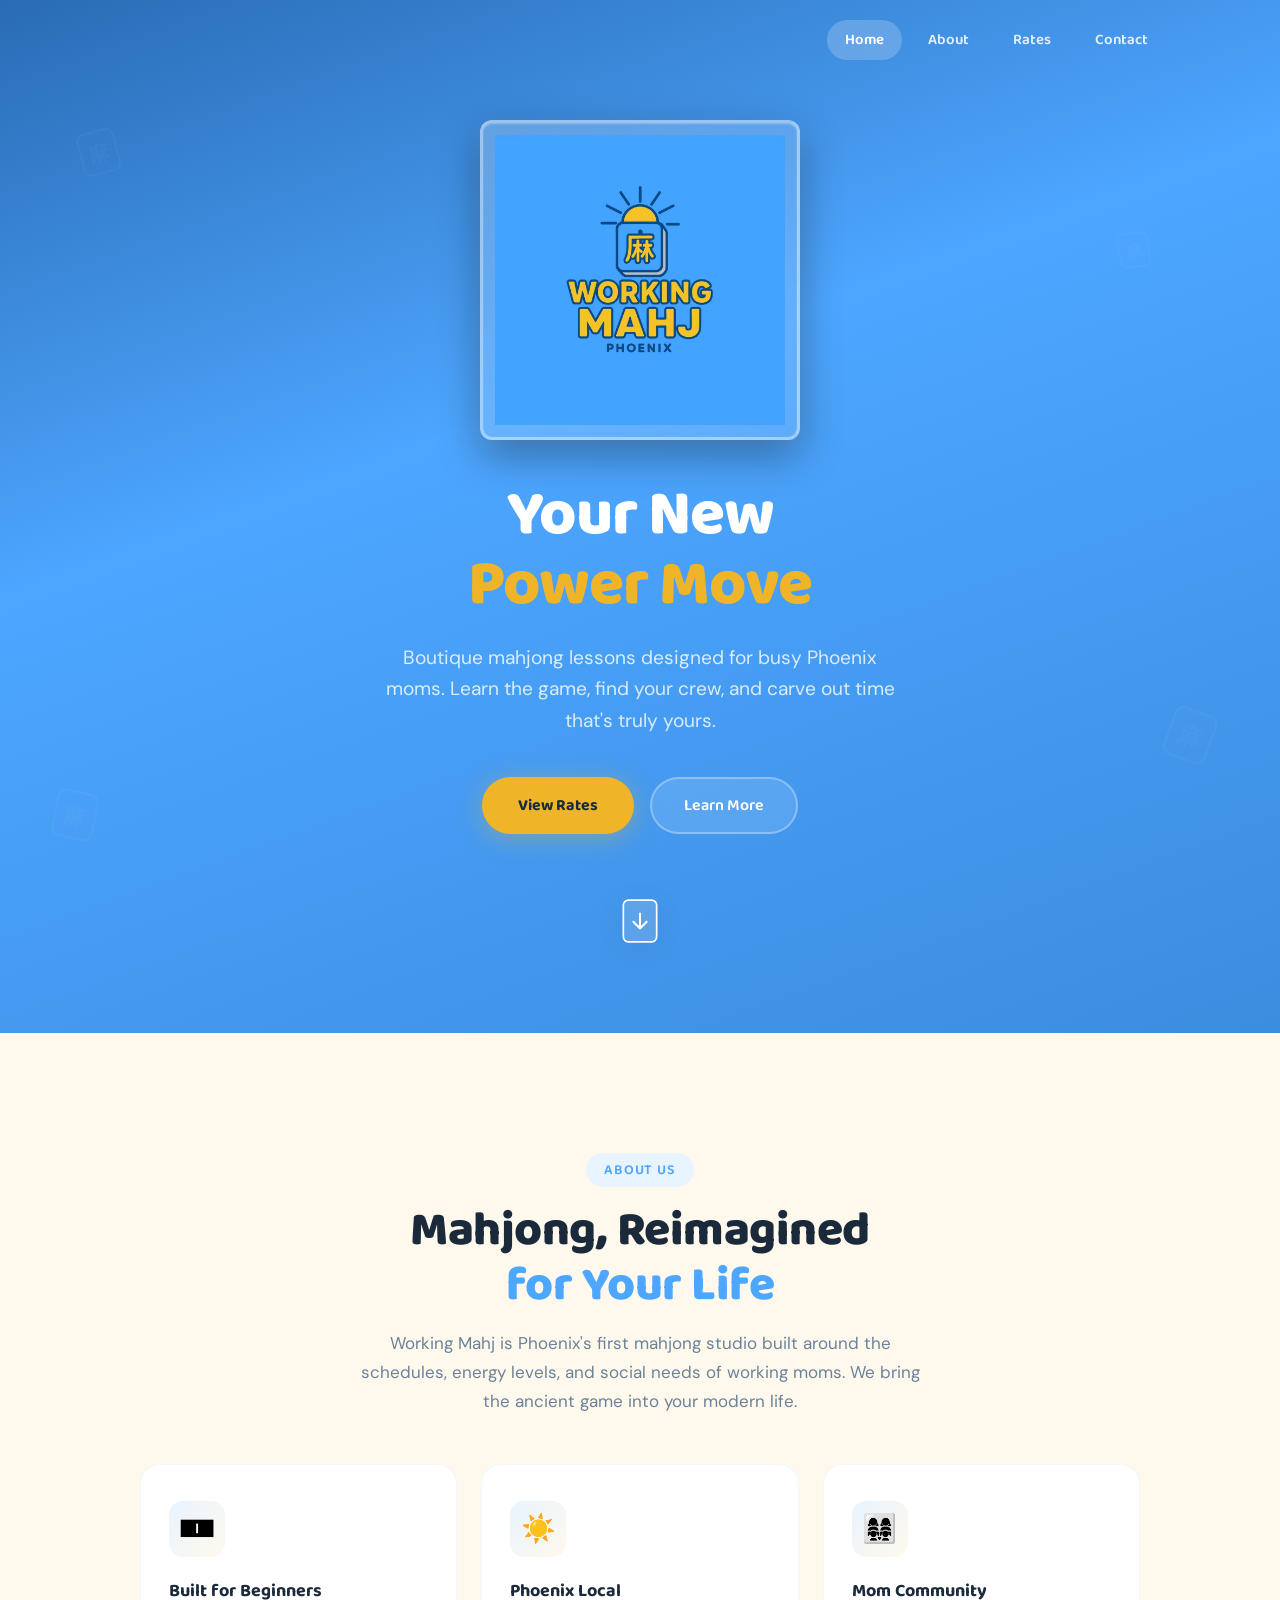
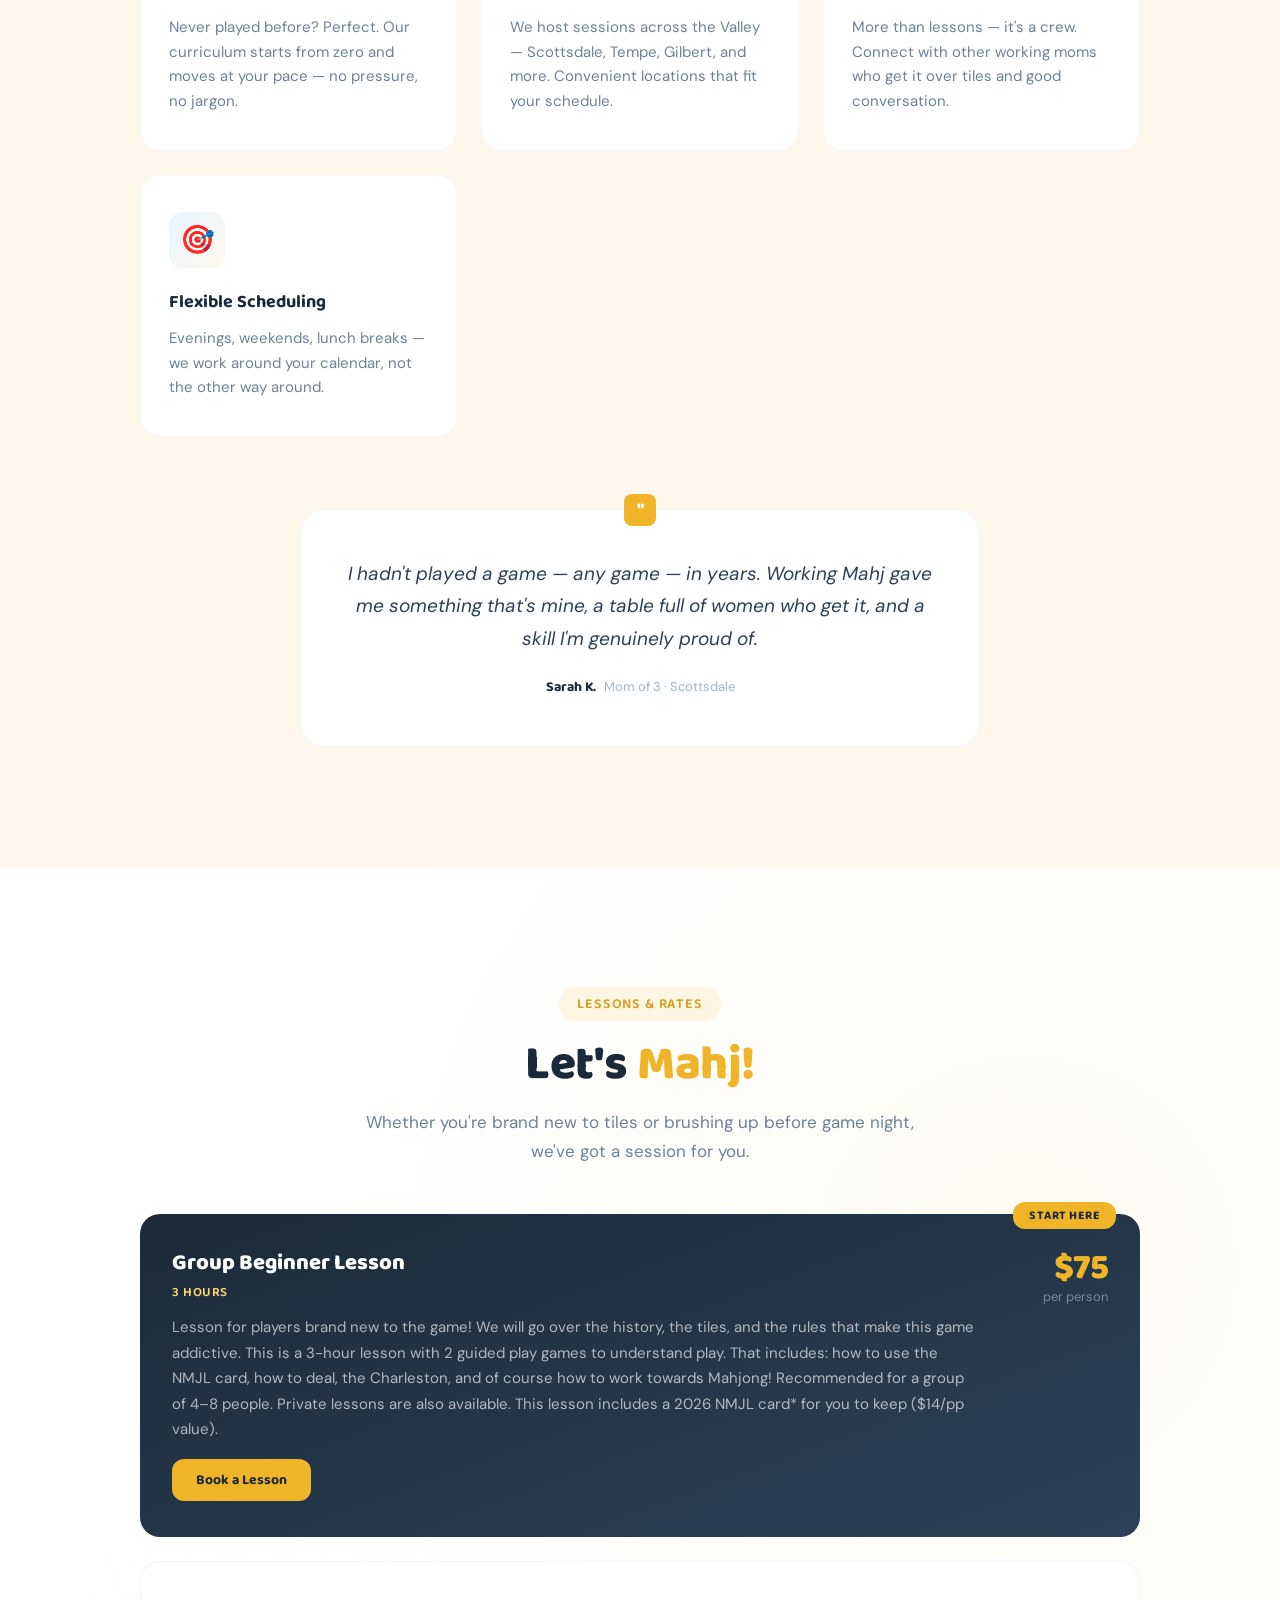
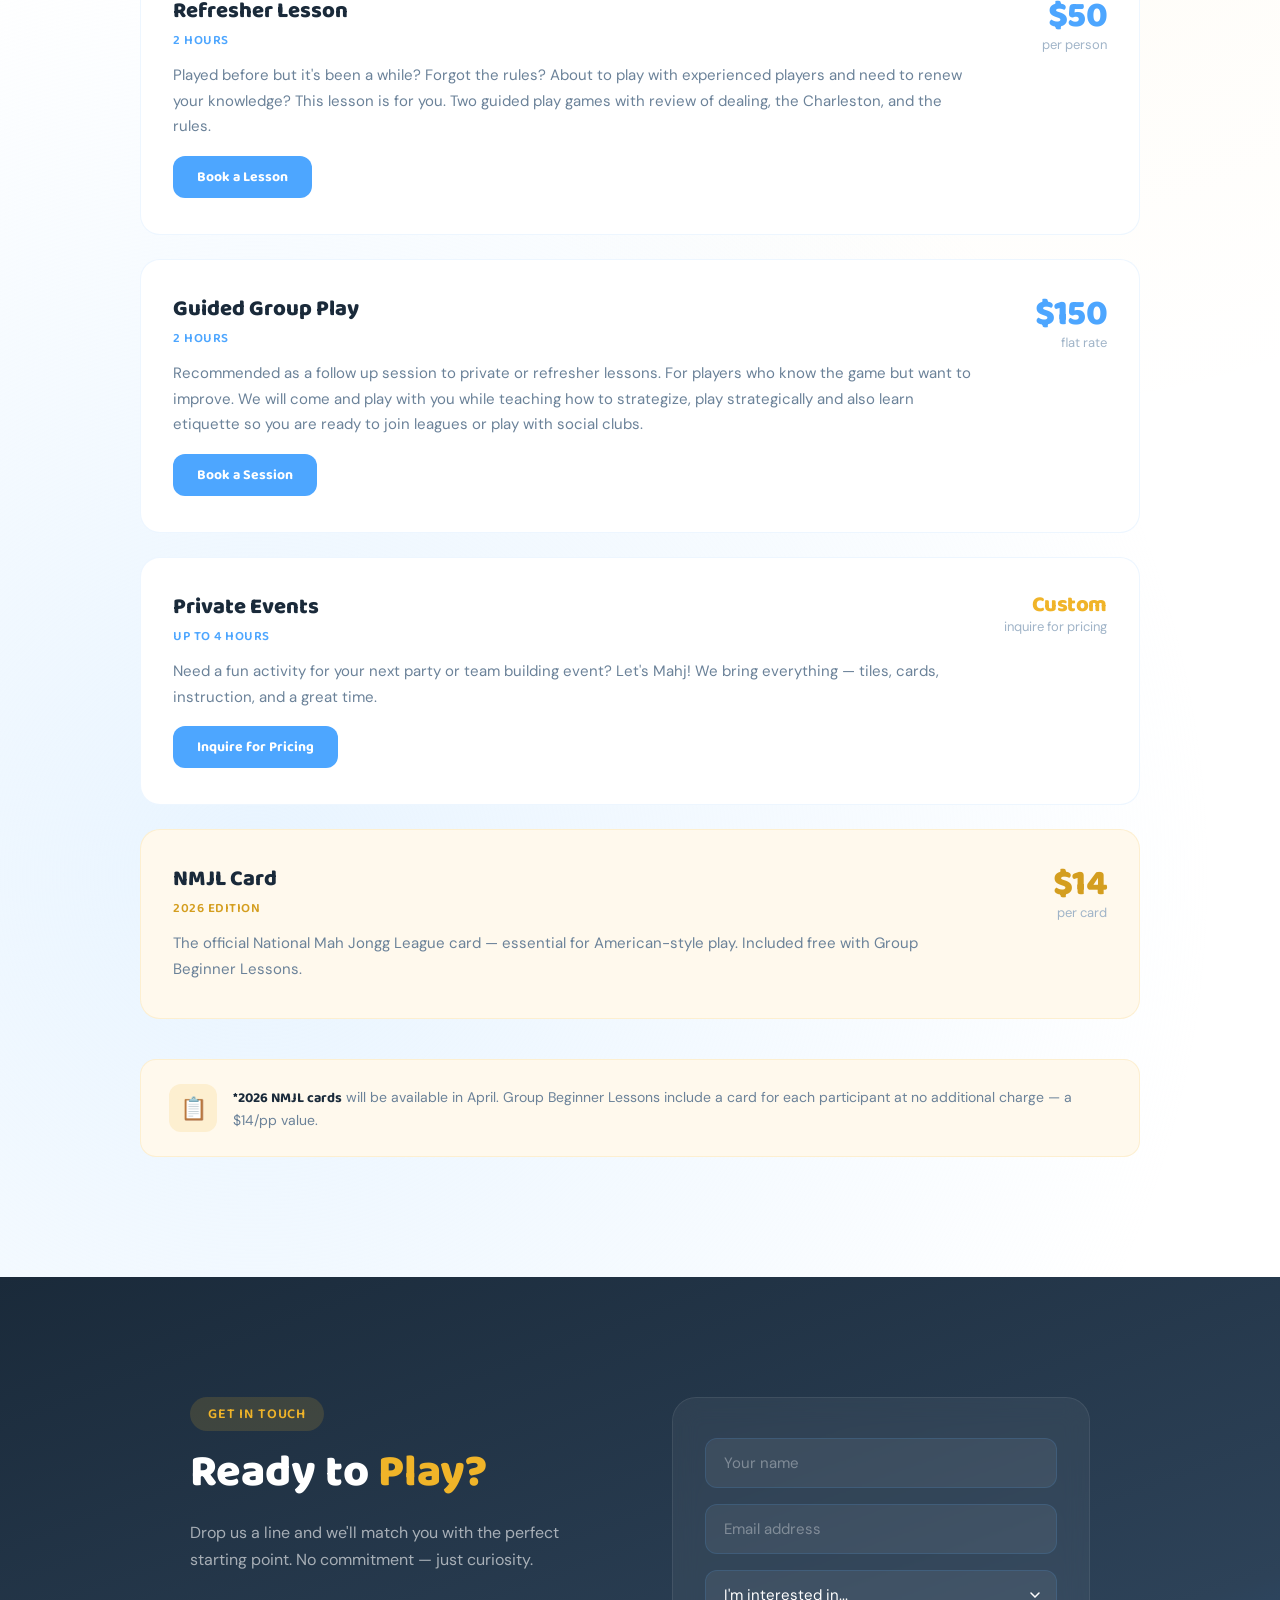
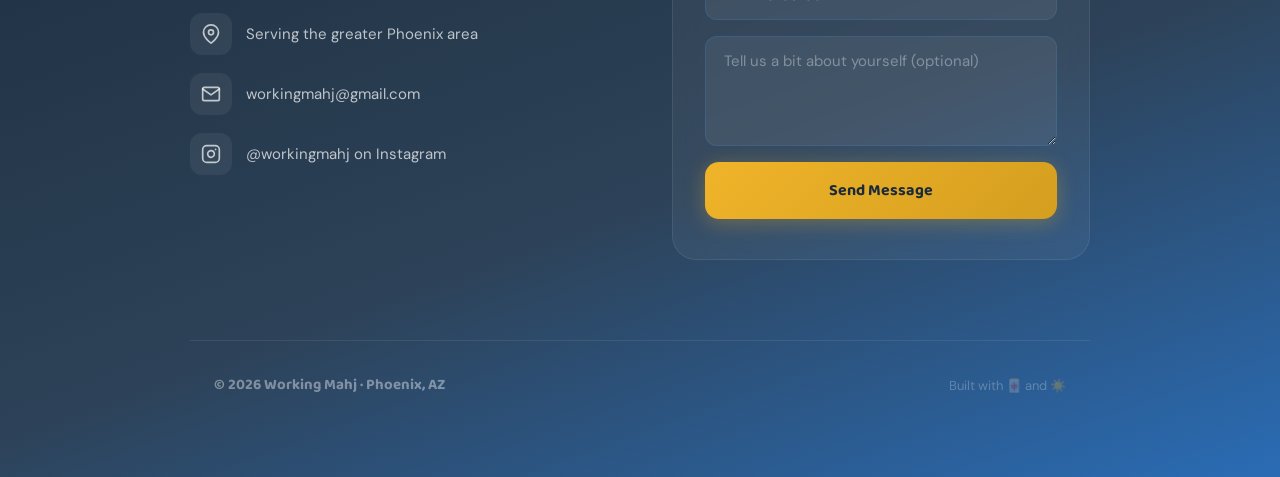
==== commit e317b376: "enhance the glass look" ====
--- a/working-mahj.html
+++ b/working-mahj.html
@@ -26,7 +26,7 @@
 <div class="float-tile" style="top:22%;right:10%;transform:rotate(-8deg)"><svg width="36" height="43" viewBox="0 0 48 58"><rect x="4" y="8" width="40" height="46" rx="8" stroke-width="2"/><text x="24" y="40" text-anchor="middle" font-size="22" font-weight="bold">&#40635;</text></svg></div>
 <div class="float-tile" style="bottom:18%;left:4%;transform:rotate(12deg)"><svg width="48" height="58" viewBox="0 0 48 58"><rect x="4" y="8" width="40" height="46" rx="8" stroke-width="2"/><text x="24" y="40" text-anchor="middle" font-size="22" font-weight="bold">&#40635;</text></svg></div>
 <div class="hero-content">
-<img src="logo.jpg" class="hero-logo-img hero-anim ha1 option3" alt="Working Mahj Logo" />
+<img src="logo.jpg" class="hero-logo-img hero-anim ha1" alt="Working Mahj Logo" />
 <h1 class="hero-anim ha2">Your New<br><span>Power Move</span></h1>
 <p class="hero-sub hero-anim ha3">Boutique mahjong lessons designed for busy Phoenix moms. Learn the game, find your crew, and carve out time that's truly yours.</p>
 <div class="hero-buttons hero-anim ha4">
--- a/styles.css
+++ b/styles.css
@@ -19,14 +19,9 @@
 .hero{min-height:100vh;position:relative;overflow:hidden;background:linear-gradient(160deg,var(--blue-deep) 0%,var(--blue) 40%,var(--blue-dark) 100%);display:flex;align-items:center;justify-content:center}
 .hero-content{text-align:center;max-width:740px;padding:120px 24px 80px;position:relative;z-index:2;perspective:1000px}
 @keyframes spin{from{transform:rotateY(0deg)}to{transform:rotateY(360deg)}}
-.hero-logo-img{width:clamp(200px,40vw,320px);height:auto;margin-bottom:36px;border-radius:12px;transform-style:preserve-3d;cursor:pointer;transition:all .3s ease}
+.hero-logo-img{width:clamp(200px,40vw,320px);height:auto;margin-bottom:36px;border-radius:12px;transform-style:preserve-3d;cursor:pointer;transition:all .3s ease;padding:12px;background:linear-gradient(135deg,rgba(255,255,255,.2),rgba(255,255,255,.1));backdrop-filter:blur(16px);border:3px solid rgba(255,255,255,.4);box-shadow:0 15px 40px rgba(0,0,0,.35),0 5px 15px rgba(255,255,255,.1),inset 0 1px 2px rgba(255,255,255,.3)}
 .hero-logo-img.spinning{animation:spin .6s ease-in-out}
-.hero-logo-img.option1{border:4px solid rgba(255,255,255,.9);box-shadow:0 12px 35px rgba(0,0,0,.4),0 2px 12px rgba(0,0,0,.2),0 0 0 1px rgba(255,255,255,.1) inset}
-.hero-logo-img.option1:hover{box-shadow:0 18px 45px rgba(0,0,0,.5),0 4px 16px rgba(0,0,0,.25),0 0 0 1px rgba(255,255,255,.2) inset}
-.hero-logo-img.option2{border:6px solid var(--gold);box-shadow:0 12px 35px rgba(240,180,41,.3),0 4px 16px rgba(0,0,0,.2)}
-.hero-logo-img.option2:hover{box-shadow:0 18px 45px rgba(240,180,41,.4),0 6px 20px rgba(0,0,0,.25)}
-.hero-logo-img.option3{padding:8px;background:rgba(255,255,255,.15);backdrop-filter:blur(12px);border:2px solid rgba(255,255,255,.3);box-shadow:0 12px 35px rgba(0,0,0,.3),0 4px 16px rgba(255,255,255,.1)}
-.hero-logo-img.option3:hover{background:rgba(255,255,255,.2);box-shadow:0 18px 45px rgba(0,0,0,.4),0 6px 20px rgba(255,255,255,.15)}
+.hero-logo-img:hover{background:linear-gradient(135deg,rgba(255,255,255,.25),rgba(255,255,255,.15));box-shadow:0 20px 50px rgba(0,0,0,.4),0 8px 20px rgba(255,255,255,.15),inset 0 1px 2px rgba(255,255,255,.4)}
 .hero h1{font-family:'Baloo 2',cursive;font-weight:800;font-size:clamp(2.4rem,6vw,4rem);line-height:1.1;color:var(--white);margin:0 0 8px;letter-spacing:-.02em}
 .hero h1 span{color:var(--gold)}
 .hero-sub{font-size:clamp(1rem,2.2vw,1.2rem);color:rgba(255,255,255,.8);line-height:1.65;max-width:520px;margin:20px auto 40px;font-weight:400}
